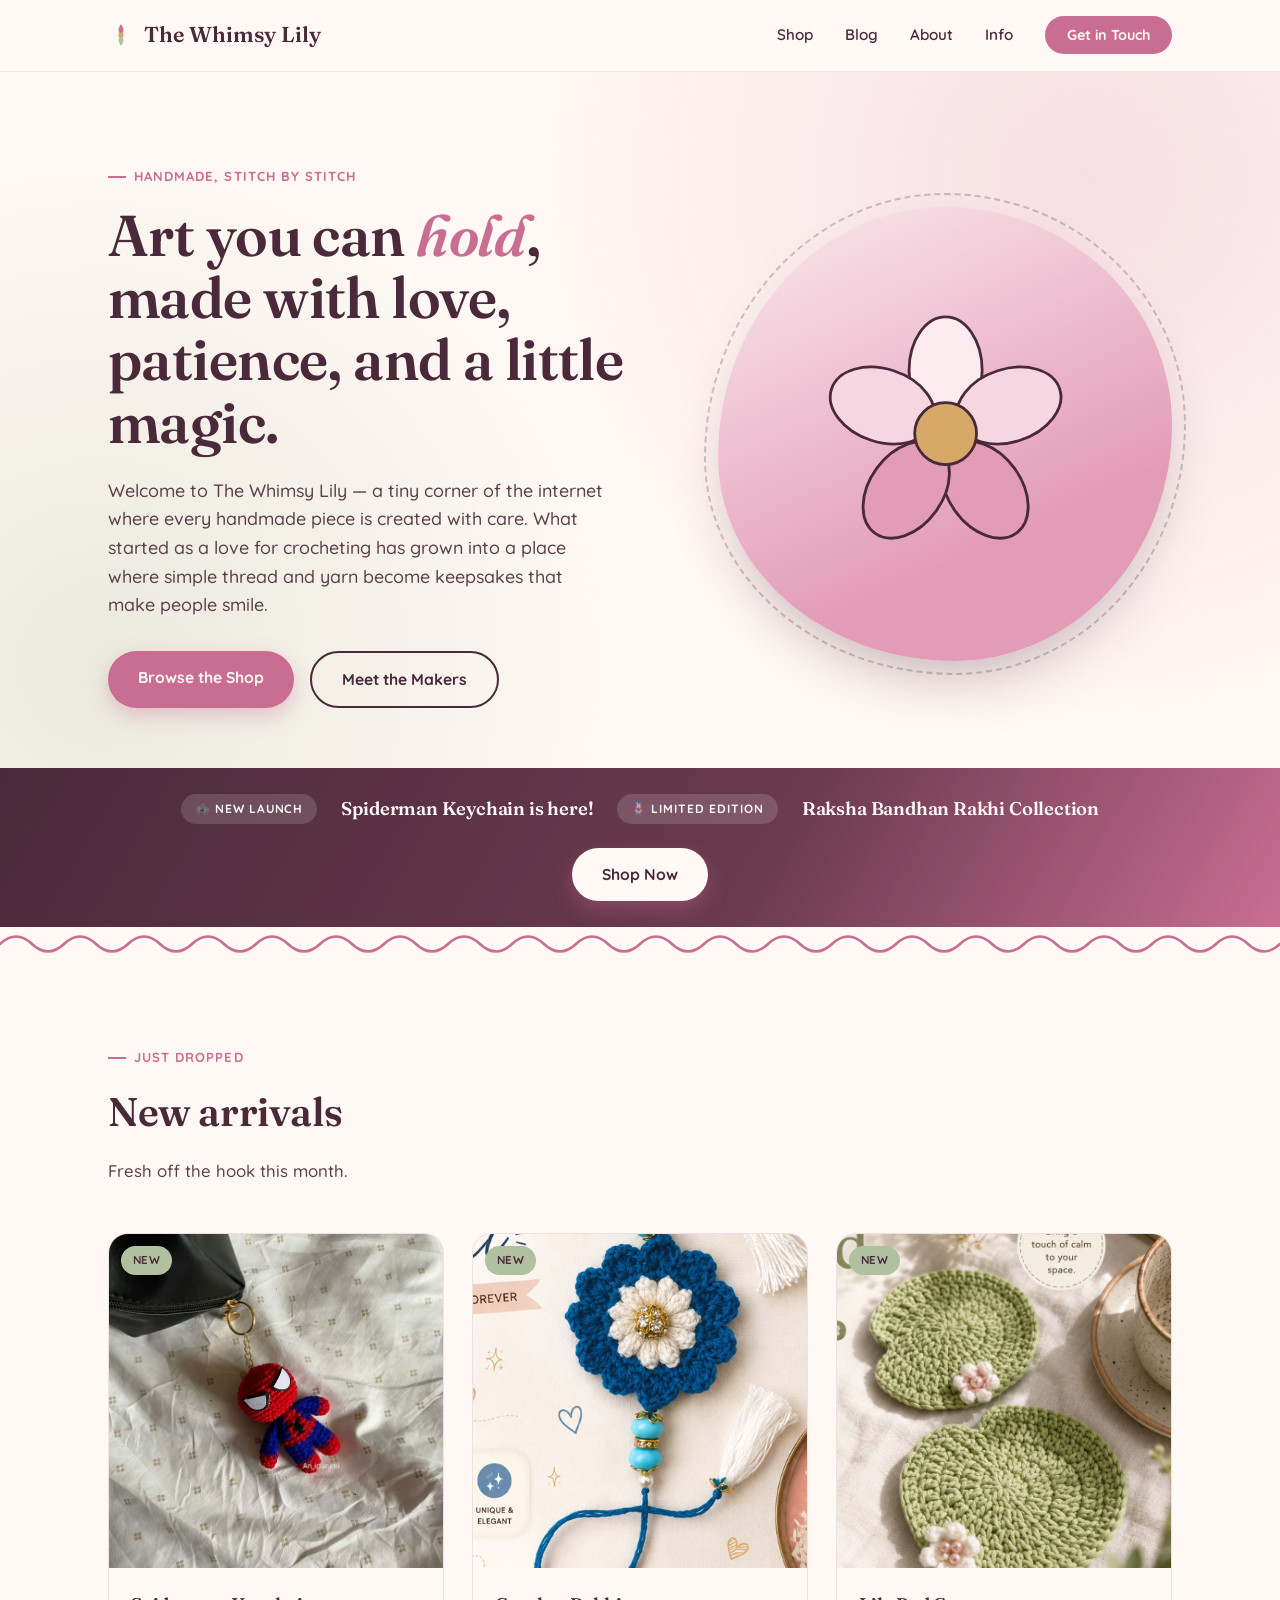
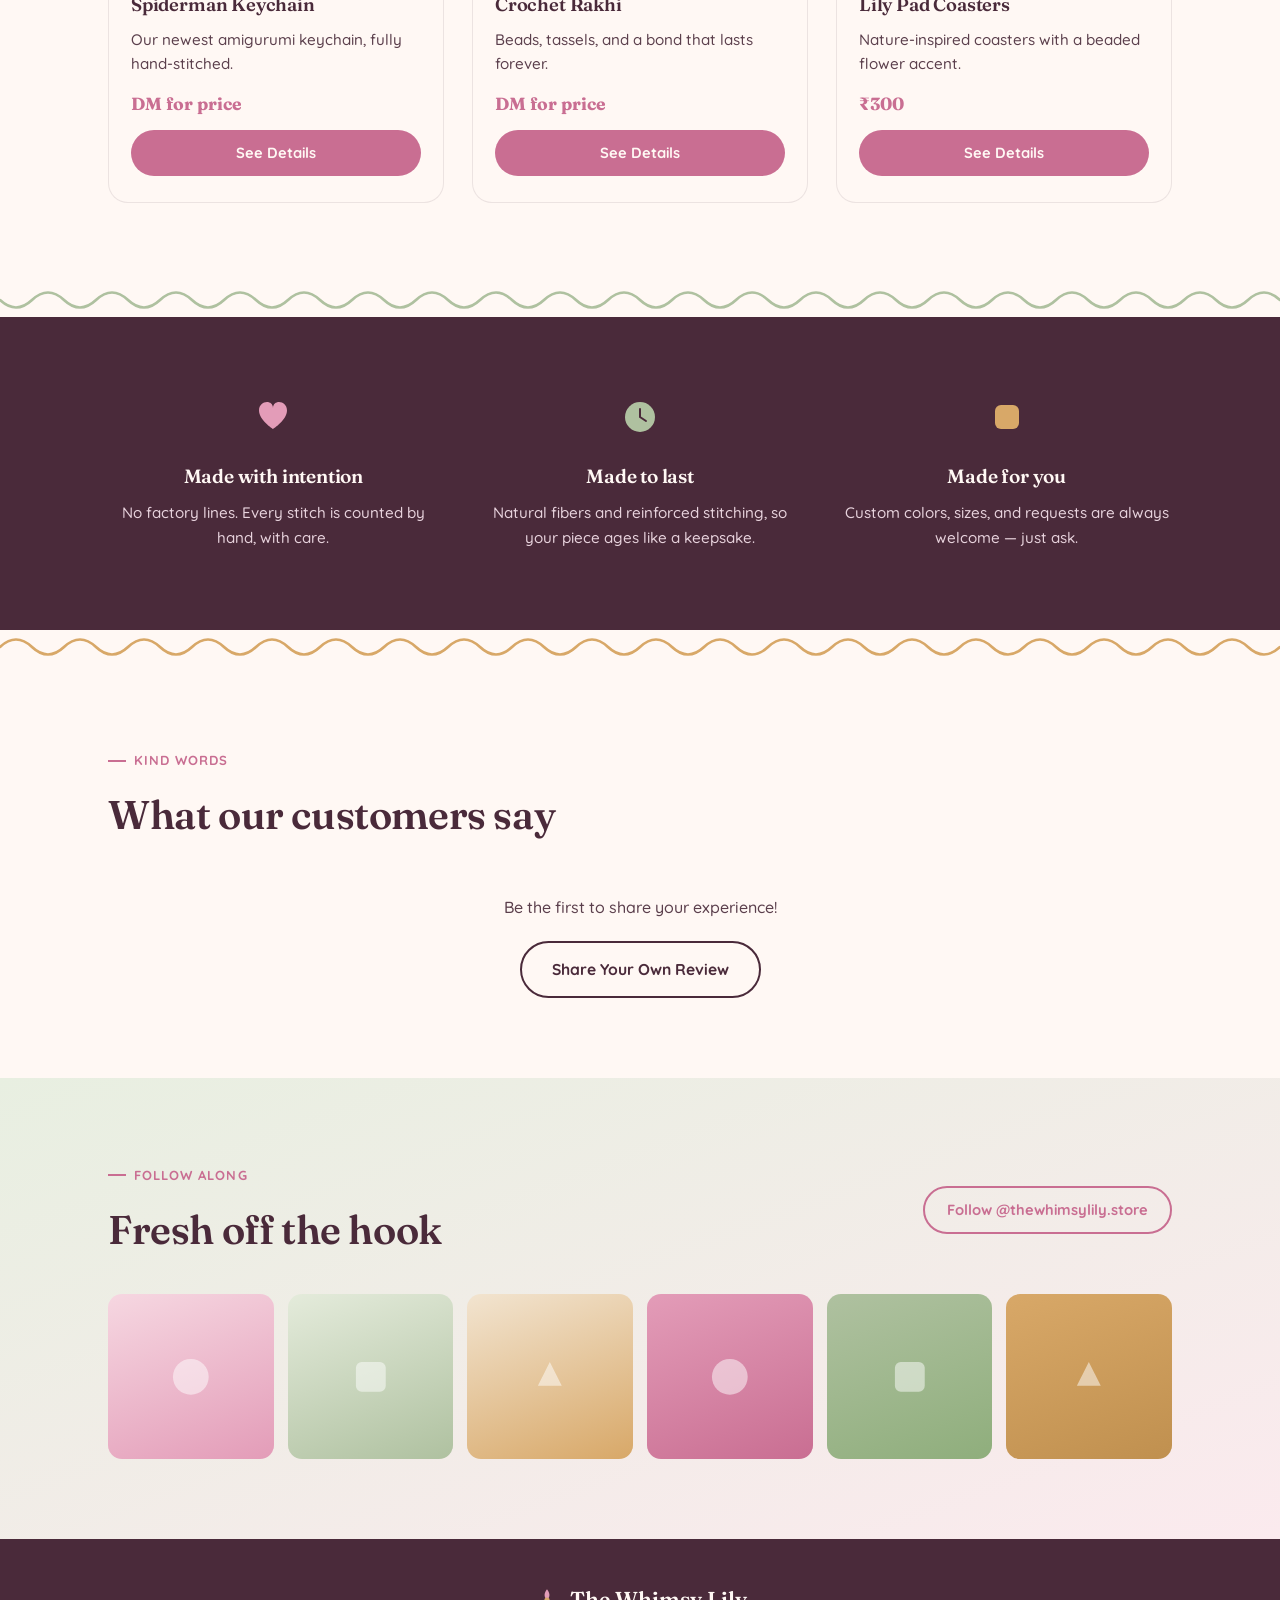
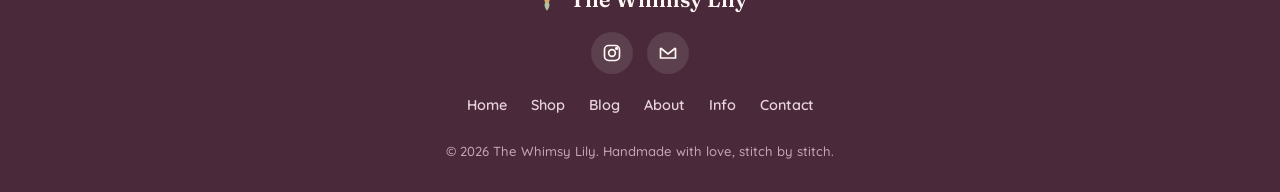
==== index.html @ 51afdea9 "Make changes in website" ====
<!DOCTYPE html>
<html lang="en">
<head>
<meta charset="UTF-8">
<meta name="viewport" content="width=device-width, initial-scale=1.0">
<title>The Whimsy Lily — Handmade Crochet Art</title>
<meta name="description" content="The Whimsy Lily is a mother-daughter crochet studio bringing handmade art into everyday life.">
<link rel="preconnect" href="https://fonts.googleapis.com">
<link rel="preconnect" href="https://fonts.gstatic.com" crossorigin>
<link href="https://fonts.googleapis.com/css2?family=Fraunces:opsz,wght@9..144,400;9..144,500;9..144,600;9..144,700&family=Quicksand:wght@400;500;600;700&display=swap" rel="stylesheet">
<link rel="stylesheet" href="styles.css">
</head>
<body>

<header>
  <div class="nav">
    <a href="index.html" class="logo">
      <svg class="mark" viewBox="0 0 24 24" fill="none"><path d="M12 2C9 6 9 9 12 12C15 9 15 6 12 2Z" fill="#C96E92"/><path d="M12 12C9 15 9 18 12 22C15 18 15 15 12 12Z" fill="#AFC1A0"/><circle cx="12" cy="12" r="2.4" fill="#D8A868"/></svg>
      The Whimsy Lily
    </a>
    <nav>
      <button class="menu-toggle" id="menuToggle" aria-label="Toggle menu" aria-expanded="false">☰</button>
      <ul id="navLinks">
        <li><a href="shop.html">Shop</a></li>
        <li><a href="blog.html">Blog</a></li>
        <li><a href="about.html">About</a></li>
        <li><a href="info.html">Info</a></li>
        <li><a href="contact.html" class="nav-cta">Get in Touch</a></li>
      </ul>
    </nav>
  </div>
</header>

<section class="hero">
  <div class="wrap">
    <div class="hero-copy">
      <span class="eyebrow">Handmade, stitch by stitch</span>
      <h1>Art you can <em>hold</em>, made with love, patience, and a little magic.</h1>
      <p class="lead">Welcome to The Whimsy Lily — a tiny corner of the internet where every handmade piece is created with care. What started as a love for crocheting has grown into a place where simple thread and yarn become keepsakes that make people smile.</p>
      <div class="btn-row">
        <a href="shop.html" class="btn btn-primary">Browse the Shop</a>
        <a href="about.html" class="btn btn-ghost">Meet the Makers</a>
      </div>
    </div>
    <div class="hero-art">
      <div class="ring"></div>
      <svg class="flower" viewBox="0 0 200 200" fill="none">
        <g>
          <ellipse cx="100" cy="55" rx="26" ry="38" fill="#FBEAEE" stroke="#4A2A3A" stroke-width="2"/>
          <ellipse cx="145" cy="80" rx="26" ry="38" fill="#F6D7E1" stroke="#4A2A3A" stroke-width="2" transform="rotate(72 145 80)"/>
          <ellipse cx="128" cy="140" rx="26" ry="38" fill="#E39CB8" stroke="#4A2A3A" stroke-width="2" transform="rotate(144 128 140)"/>
          <ellipse cx="72" cy="140" rx="26" ry="38" fill="#E39CB8" stroke="#4A2A3A" stroke-width="2" transform="rotate(216 72 140)"/>
          <ellipse cx="55" cy="80" rx="26" ry="38" fill="#F6D7E1" stroke="#4A2A3A" stroke-width="2" transform="rotate(288 55 80)"/>
          <circle cx="100" cy="100" r="22" fill="#D8A868" stroke="#4A2A3A" stroke-width="2"/>
        </g>
      </svg>
    </div>
  </div>
</section>

<section class="launch-banner">
  <div class="wrap">
    <span class="tag">🕷️ New Launch</span>
    <h3>Spiderman Keychain is here!</h3>
    <span class="tag">🪢 Limited Edition</span>
    <h3>Raksha Bandhan Rakhi Collection</h3>
    <a href="shop.html" class="btn btn-primary">Shop Now</a>
  </div>
</section>

<div class="stitch-divider">
  <svg viewBox="0 0 1200 34" preserveAspectRatio="none">
    <path d="M0 17 Q 15 2, 30 17 T 60 17 T 90 17 T 120 17 T 150 17 T 180 17 T 210 17 T 240 17 T 270 17 T 300 17 T 330 17 T 360 17 T 390 17 T 420 17 T 450 17 T 480 17 T 510 17 T 540 17 T 570 17 T 600 17 T 630 17 T 660 17 T 690 17 T 720 17 T 750 17 T 780 17 T 810 17 T 840 17 T 870 17 T 900 17 T 930 17 T 960 17 T 990 17 T 1020 17 T 1050 17 T 1080 17 T 1110 17 T 1140 17 T 1170 17 T 1200 17" stroke="#C96E92" stroke-width="2.5" fill="none" stroke-linecap="round"/>
  </svg>
</div>

<section class="shop" id="new-arrivals">
  <div class="wrap">
    <div class="section-head">
      <span class="eyebrow">Just Dropped</span>
      <h2>New arrivals</h2>
      <p>Fresh off the hook this month.</p>
    </div>
    <div class="shop-grid">
      <div class="shop-card">
        <div class="card-badges"><span class="badge badge-new">New</span></div>
        <div class="thumb t1">
          <img src="spiderman-keychain.png" alt="Spiderman crochet keychain" style="width:100%;height:100%;object-fit:cover;">
        </div>
        <div class="info">
          <h3>Spiderman Keychain</h3>
          <p>Our newest amigurumi keychain, fully hand-stitched.</p>
          <div class="price-row"><span class="price">DM for price</span></div>
          <a href="shop.html#keychains" class="buy-btn">See Details</a>
        </div>
      </div>
      <div class="shop-card">
        <div class="card-badges"><span class="badge badge-new">New</span></div>
        <div class="thumb t2">
          <img src="rakhi.png" alt="Handmade crochet rakhi" style="width:100%;height:100%;object-fit:cover;">
        </div>
        <div class="info">
          <h3>Crochet Rakhi</h3>
          <p>Beads, tassels, and a bond that lasts forever.</p>
          <div class="price-row"><span class="price">DM for price</span></div>
          <a href="shop.html#accessories" class="buy-btn">See Details</a>
        </div>
      </div>
      <div class="shop-card">
        <div class="card-badges"><span class="badge badge-new">New</span></div>
        <div class="thumb t3">
          <img src="lily-pad.png" alt="Lily pad crochet coasters" style="width:100%;height:100%;object-fit:cover;">
        </div>
        <div class="info">
          <h3>Lily Pad Coasters</h3>
          <p>Nature-inspired coasters with a beaded flower accent.</p>
          <div class="price-row"><span class="price">₹300</span></div>
          <a href="shop.html#coasters" class="buy-btn">See Details</a>
        </div>
      </div>
    </div>
  </div>
</section>


<div class="stitch-divider">
  <svg viewBox="0 0 1200 34" preserveAspectRatio="none">
    <path d="M0 17 Q 15 32, 30 17 T 60 17 T 90 17 T 120 17 T 150 17 T 180 17 T 210 17 T 240 17 T 270 17 T 300 17 T 330 17 T 360 17 T 390 17 T 420 17 T 450 17 T 480 17 T 510 17 T 540 17 T 570 17 T 600 17 T 630 17 T 660 17 T 690 17 T 720 17 T 750 17 T 780 17 T 810 17 T 840 17 T 870 17 T 900 17 T 930 17 T 960 17 T 990 17 T 1020 17 T 1050 17 T 1080 17 T 1110 17 T 1140 17 T 1170 17 T 1200 17" stroke="#AFC1A0" stroke-width="2.5" fill="none" stroke-linecap="round"/>
  </svg>
</div>

<section class="values" id="values">
  <div class="wrap">
    <div>
      <svg class="icon" viewBox="0 0 40 40" fill="none"><path d="M20 32C20 32 6 23 6 13.5C6 8 10 5 14 5C17 5 20 7 20 11C20 7 23 5 26 5C30 5 34 8 34 13.5C34 23 20 32 20 32Z" fill="#E39CB8"/></svg>
      <h3>Made with intention</h3>
      <p>No factory lines. Every stitch is counted by hand, with care.</p>
    </div>
    <div>
      <svg class="icon" viewBox="0 0 40 40" fill="none"><circle cx="20" cy="20" r="15" fill="#AFC1A0"/><path d="M20 12v8l6 4" stroke="#4A2A3A" stroke-width="2" stroke-linecap="round"/></svg>
      <h3>Made to last</h3>
      <p>Natural fibers and reinforced stitching, so your piece ages like a keepsake.</p>
    </div>
    <div>
      <svg class="icon" viewBox="0 0 40 40" fill="none"><rect x="8" y="8" width="24" height="24" rx="6" fill="#D8A868"/></svg>
      <h3>Made for you</h3>
      <p>Custom colors, sizes, and requests are always welcome — just ask.</p>
    </div>
  </div>
</section>

<div class="stitch-divider">
  <svg viewBox="0 0 1200 34" preserveAspectRatio="none">
    <path d="M0 17 Q 15 2, 30 17 T 60 17 T 90 17 T 120 17 T 150 17 T 180 17 T 210 17 T 240 17 T 270 17 T 300 17 T 330 17 T 360 17 T 390 17 T 420 17 T 450 17 T 480 17 T 510 17 T 540 17 T 570 17 T 600 17 T 630 17 T 660 17 T 690 17 T 720 17 T 750 17 T 780 17 T 810 17 T 840 17 T 870 17 T 900 17 T 930 17 T 960 17 T 990 17 T 1020 17 T 1050 17 T 1080 17 T 1110 17 T 1140 17 T 1170 17 T 1200 17" stroke="#D8A868" stroke-width="2.5" fill="none" stroke-linecap="round"/>
  </svg>
</div>

<section class="testimonials" id="reviews">
  <div class="wrap">
    <div class="section-head">
      <span class="eyebrow">Kind Words</span>
      <h2>What our customers say</h2>
    </div>
    <p style="text-align:center; color:#5b3f4c;">Be the first to share your experience!</p>
    <p style="text-align:center; margin-top:20px;"><a href="contact.html#review" class="btn btn-ghost">Share Your Own Review</a></p>
  </div>
</section>

<section class="instagram" id="instagram">
  <div class="wrap">
    <div class="insta-head">
      <div class="section-head">
        <span class="eyebrow">Follow Along</span>
        <h2>Fresh off the hook</h2>
      </div>
      <a href="https://www.instagram.com/thewhimsylily.store?igsh=aHZtcDF5eWR3cjFm" class="insta-follow" target="_blank" rel="noopener">Follow @thewhimsylily.store</a>
    </div>
    <div class="insta-grid">
      <a href="https://www.instagram.com/thewhimsylily.store?igsh=aHZtcDF5eWR3cjFm" class="insta-tile it1" target="_blank" rel="noopener"><svg viewBox="0 0 100 100" fill="none"><circle cx="50" cy="50" r="30" fill="#fff" opacity="0.5"/></svg></a>
      <a href="https://www.instagram.com/thewhimsylily.store?igsh=aHZtcDF5eWR3cjFm" class="insta-tile it2" target="_blank" rel="noopener"><svg viewBox="0 0 100 100" fill="none"><rect x="25" y="25" width="50" height="50" rx="10" fill="#fff" opacity="0.5"/></svg></a>
      <a href="https://www.instagram.com/thewhimsylily.store?igsh=aHZtcDF5eWR3cjFm" class="insta-tile it3" target="_blank" rel="noopener"><svg viewBox="0 0 100 100" fill="none"><path d="M50 25 L70 65 L30 65 Z" fill="#fff" opacity="0.5"/></svg></a>
      <a href="https://www.instagram.com/thewhimsylily.store?igsh=aHZtcDF5eWR3cjFm" class="insta-tile it4" target="_blank" rel="noopener"><svg viewBox="0 0 100 100" fill="none"><circle cx="50" cy="50" r="30" fill="#fff" opacity="0.5"/></svg></a>
      <a href="https://www.instagram.com/thewhimsylily.store?igsh=aHZtcDF5eWR3cjFm" class="insta-tile it5" target="_blank" rel="noopener"><svg viewBox="0 0 100 100" fill="none"><rect x="25" y="25" width="50" height="50" rx="10" fill="#fff" opacity="0.5"/></svg></a>
      <a href="https://www.instagram.com/thewhimsylily.store?igsh=aHZtcDF5eWR3cjFm" class="insta-tile it6" target="_blank" rel="noopener"><svg viewBox="0 0 100 100" fill="none"><path d="M50 25 L70 65 L30 65 Z" fill="#fff" opacity="0.5"/></svg></a>
    </div>
  </div>
</section>

<footer>
  <a href="index.html" class="logo">
    <svg class="mark" viewBox="0 0 24 24" fill="none"><path d="M12 2C9 6 9 9 12 12C15 9 15 6 12 2Z" fill="#E39CB8"/><path d="M12 12C9 15 9 18 12 22C15 18 15 15 12 12Z" fill="#AFC1A0"/><circle cx="12" cy="12" r="2.4" fill="#D8A868"/></svg>
    The Whimsy Lily
  </a>
  <div class="social-row">
    <a href="https://www.instagram.com/thewhimsylily.store?igsh=aHZtcDF5eWR3cjFm" target="_blank" rel="noopener" aria-label="Instagram"><svg viewBox="0 0 24 24" fill="none" stroke="currentColor" stroke-width="2"><rect x="3" y="3" width="18" height="18" rx="5"/><circle cx="12" cy="12" r="4"/><circle cx="17.5" cy="6.5" r="1"/></svg></a>
    <a href="mailto:hello@thewhimsylily.com" aria-label="Email"><svg viewBox="0 0 24 24" fill="none" stroke="currentColor" stroke-width="2"><path d="M3 6l9 7 9-7"/><path d="M21 6v12H3V6"/></svg></a>
  </div>
  <div class="foot-links">
    <a href="index.html">Home</a>
    <a href="shop.html">Shop</a>
    <a href="blog.html">Blog</a>
    <a href="about.html">About</a>
    <a href="info.html">Info</a>
    <a href="contact.html">Contact</a>
  </div>
  <p class="copyright">© 2026 The Whimsy Lily. Handmade with love, stitch by stitch.</p>
</footer>

<script src="script.js"></script>
</body>
</html>
---- styles.css ----
:root{
    --cream:#FFF8F4;
    --blush:#FBEAEE;
    --rose:#E39CB8;
    --rose-deep:#C96E92;
    --plum:#4A2A3A;
    --sage:#AFC1A0;
    --gold:#D8A868;
    --ink:#3D2430;
  }

  *{box-sizing:border-box;margin:0;padding:0;}

  html{scroll-behavior:smooth;}

  body{
    background:var(--cream);
    color:var(--ink);
    font-family:'Quicksand', sans-serif;
    font-weight:500;
    line-height:1.6;
    overflow-x:hidden;
  }

  h1,h2,h3,.display{
    font-family:'Fraunces', serif;
    font-weight:600;
    color:var(--plum);
    letter-spacing:-0.01em;
  }

  a{color:inherit;text-decoration:none;}

  img{max-width:100%;display:block;}

  .wrap{max-width:1120px;margin:0 auto;padding:0 28px;}

  @media (prefers-reduced-motion: reduce){
    *{animation-duration:0.001ms !important; animation-iteration-count:1 !important; transition-duration:0.001ms !important; scroll-behavior:auto !important;}
  }

  /* ---------- Stitch divider (signature element) ---------- */
  .stitch-divider{
    width:100%;
    height:34px;
    display:block;
  }
  .stitch-divider svg{width:100%;height:100%;display:block;}

  /* ---------- Header ---------- */
  header{
    position:sticky; top:0; z-index:50;
    background:rgba(255,248,244,0.9);
    backdrop-filter:blur(6px);
    border-bottom:1px solid rgba(74,42,58,0.08);
  }
  .nav{
    display:flex; align-items:center; justify-content:space-between;
    padding:18px 28px;
    max-width:1120px; margin:0 auto;
  }
  .logo{
    font-family:'Fraunces', serif;
    font-size:1.35rem;
    font-weight:600;
    color:var(--plum);
    display:flex; align-items:center; gap:10px;
  }
  .logo .mark{
    width:26px;height:26px;
    display:inline-block;
  }
  nav ul{list-style:none;display:flex;gap:32px;}
  nav ul a{
    font-size:0.95rem;
    font-weight:600;
    color:var(--plum);
    position:relative;
    padding-bottom:4px;
  }
  nav ul a::after{
    content:"";
    position:absolute; left:0; bottom:0;
    width:0; height:2px;
    background:var(--rose-deep);
    transition:width .25s ease;
  }
  nav ul a:hover::after{width:100%;}
  .nav-cta{
    background:var(--rose-deep);
    color:var(--cream) !important;
    padding:10px 22px;
    border-radius:100px;
    font-weight:700;
    font-size:0.9rem;
  }
  .nav-cta:hover{background:var(--plum);}
  .menu-toggle{display:none;background:none;border:none;font-size:1.6rem;color:var(--plum);cursor:pointer;}

  @media (max-width:760px){
    nav ul{
      position:absolute; top:100%; left:0; right:0;
      flex-direction:column; background:var(--cream);
      padding:20px 28px; gap:18px;
      border-bottom:1px solid rgba(74,42,58,0.08);
      display:none;
    }
    nav ul.open{display:flex;}
    .menu-toggle{display:block;}
  }

  /* ---------- Hero ---------- */
  .hero{
    position:relative;
    padding:88px 0 60px;
    background:
      radial-gradient(circle at 85% 15%, rgba(227,156,184,0.28), transparent 45%),
      radial-gradient(circle at 8% 85%, rgba(175,193,160,0.25), transparent 40%);
  }
  .hero .wrap{
    display:grid;
    grid-template-columns:1.1fr 0.9fr;
    gap:56px;
    align-items:center;
  }
  .eyebrow{
    display:inline-flex; align-items:center; gap:8px;
    font-size:0.82rem; font-weight:700; letter-spacing:0.08em; text-transform:uppercase;
    color:var(--rose-deep);
    margin-bottom:18px;
  }
  .eyebrow::before{
    content:"";
    width:18px; height:2px;
    background:var(--rose-deep);
    display:inline-block;
  }
  .hero h1{
    font-size:clamp(2.4rem, 5vw, 3.6rem);
    line-height:1.08;
    margin-bottom:22px;
  }
  .hero h1 em{
    font-style:italic;
    color:var(--rose-deep);
  }
  .hero p.lead{
    font-size:1.12rem;
    color:#5b3f4c;
    max-width:46ch;
    margin-bottom:32px;
  }
  .btn-row{display:flex; gap:16px; flex-wrap:wrap;}
  .btn{
    display:inline-block;
    padding:14px 30px;
    border-radius:100px;
    font-weight:700;
    font-size:0.98rem;
    transition:transform .2s ease, box-shadow .2s ease, background .2s ease;
  }
  .btn-primary{
    background:var(--rose-deep);
    color:var(--cream);
    box-shadow:0 8px 20px rgba(201,110,146,0.35);
  }
  .btn-primary:hover{transform:translateY(-2px); box-shadow:0 12px 26px rgba(201,110,146,0.45);}
  .btn-ghost{
    background:transparent;
    color:var(--plum);
    border:2px solid var(--plum);
  }
  .btn-ghost:hover{background:var(--plum); color:var(--cream);}

  .hero-art{
    position:relative;
    aspect-ratio:1/1;
    border-radius:50% 50% 48% 52% / 55% 48% 52% 45%;
    background:linear-gradient(155deg, var(--blush), var(--rose) 70%);
    display:flex; align-items:center; justify-content:center;
    box-shadow:0 30px 60px -20px rgba(74,42,58,0.35);
  }
  .hero-art .flower{width:62%;height:62%;}
  .hero-art .ring{
    position:absolute; inset:-14px;
    border:2px dashed rgba(74,42,58,0.25);
    border-radius:50% 50% 48% 52% / 55% 48% 52% 45%;
    animation:spin 40s linear infinite;
  }
  @keyframes spin{to{transform:rotate(360deg);}}

  @media (max-width:900px){
    .hero .wrap{grid-template-columns:1fr; text-align:center;}
    .hero p.lead{margin-left:auto;margin-right:auto;}
    .btn-row{justify-content:center;}
    .eyebrow{justify-content:center;}
    .hero-art{max-width:340px; margin:0 auto;}
  }

  /* ---------- Section basics ---------- */
  section{padding:80px 0;}
  .section-head{max-width:640px; margin-bottom:48px;}
  .section-head .eyebrow{margin-bottom:12px;}
  .section-head h2{font-size:clamp(1.8rem,3.4vw,2.5rem);}
  .section-head p{color:#5b3f4c; margin-top:14px; font-size:1.05rem;}

  /* ---------- Story ---------- */
  .story{background:var(--blush);}
  .story .wrap{
    display:grid; grid-template-columns:0.9fr 1.1fr; gap:60px; align-items:center;
  }
  .story-photo{
    background:linear-gradient(160deg, var(--cream), var(--sage) 120%);
    border-radius:24px;
    aspect-ratio:4/5;
    display:flex; align-items:center; justify-content:center;
    box-shadow:0 20px 40px -18px rgba(74,42,58,0.3);
  }
  .story-photo svg{width:55%;}
  .story-text h2{margin-bottom:20px;}
  .story-text p{color:#5b3f4c; margin-bottom:16px; font-size:1.03rem;}
  .story-text .signature{
    font-family:'Fraunces', serif;
    font-style:italic;
    font-size:1.3rem;
    color:var(--rose-deep);
    margin-top:20px;
  }
  @media (max-width:860px){
    .story .wrap{grid-template-columns:1fr;}
  }

  /* ---------- Shop / Services ---------- */
  .shop-grid{
    display:grid;
    grid-template-columns:repeat(3, 1fr);
    gap:28px;
  }
  .shop-card{
    background:var(--cream);
    border:1px solid rgba(74,42,58,0.1);
    border-radius:20px;
    overflow:hidden;
    transition:transform .25s ease, box-shadow .25s ease;
  }
  .shop-card:hover{transform:translateY(-6px); box-shadow:0 20px 34px -18px rgba(74,42,58,0.35);}
  .shop-card .thumb{
    aspect-ratio:1/1;
    display:flex; align-items:center; justify-content:center;
  }
  .thumb.t1{background:linear-gradient(160deg,#F6D7E1,#E39CB8);}
  .thumb.t2{background:linear-gradient(160deg,#E4EBDB,#AFC1A0);}
  .thumb.t3{background:linear-gradient(160deg,#F2E4D0,#D8A868);}
  .thumb svg{width:48%;}
  .shop-card .info{padding:22px 22px 26px;}
  .shop-card h3{font-size:1.15rem; margin-bottom:8px;}
  .shop-card p{font-size:0.95rem; color:#5b3f4c; margin-bottom:14px;}
  .shop-card .price{font-weight:700; color:var(--rose-deep); font-family:'Fraunces', serif; font-size:1.1rem;}

  @media (max-width:860px){
    .shop-grid{grid-template-columns:1fr 1fr;}
  }
  @media (max-width:560px){
    .shop-grid{grid-template-columns:1fr;}
  }

  /* ---------- Buy button ---------- */
  .buy-btn{
    display:inline-block;
    width:100%;
    text-align:center;
    padding:11px 18px;
    border-radius:100px;
    background:var(--rose-deep);
    color:var(--cream);
    font-weight:700;
    font-size:0.92rem;
    border:none;
    cursor:pointer;
    margin-top:12px;
    transition:background .2s ease, transform .2s ease;
  }
  .buy-btn:hover{background:var(--plum); transform:translateY(-2px);}
  .price-row{display:flex; align-items:center; justify-content:space-between;}

  /* ---------- Testimonials ---------- */
  .testimonials{background:var(--cream);}
  .testi-grid{
    display:grid; grid-template-columns:repeat(3,1fr); gap:26px;
  }
  .testi-card{
    background:var(--blush);
    border-radius:20px;
    padding:28px;
    position:relative;
  }
  .testi-card .stars{color:var(--gold); font-size:1rem; margin-bottom:14px; letter-spacing:2px;}
  .testi-card p{font-size:0.98rem; color:#5b3f4c; margin-bottom:18px; font-style:italic;}
  .testi-who{display:flex; align-items:center; gap:12px;}
  .testi-avatar{
    width:38px; height:38px; border-radius:50%;
    background:linear-gradient(160deg,var(--rose),var(--sage));
    flex-shrink:0;
  }
  .testi-who strong{font-family:'Fraunces', serif; font-size:0.95rem; color:var(--plum); display:block;}
  .testi-who span{font-size:0.82rem; color:#7c5a68;}
  @media (max-width:860px){
    .testi-grid{grid-template-columns:1fr;}
  }

  /* ---------- Instagram ---------- */
  .instagram{background:var(--sage); background:linear-gradient(160deg, #E8EFE1, #FBEAEE);}
  .insta-head{display:flex; align-items:center; justify-content:space-between; flex-wrap:wrap; gap:16px; margin-bottom:32px;}
  .insta-head .section-head{margin-bottom:0;}
  .insta-follow{
    display:inline-flex; align-items:center; gap:8px;
    font-weight:700; color:var(--rose-deep);
    padding:10px 22px; border:2px solid var(--rose-deep); border-radius:100px;
    font-size:0.92rem;
  }
  .insta-follow:hover{background:var(--rose-deep); color:var(--cream);}
  .insta-grid{
    display:grid; grid-template-columns:repeat(6,1fr); gap:14px;
  }
  .insta-tile{
    aspect-ratio:1/1; border-radius:14px; overflow:hidden;
    display:flex; align-items:center; justify-content:center;
    transition:transform .25s ease;
  }
  .insta-tile:hover{transform:scale(1.04);}
  .insta-tile svg{width:36%;}
  .it1{background:linear-gradient(160deg,#F6D7E1,#E39CB8);}
  .it2{background:linear-gradient(160deg,#E4EBDB,#AFC1A0);}
  .it3{background:linear-gradient(160deg,#F2E4D0,#D8A868);}
  .it4{background:linear-gradient(160deg,#E39CB8,#C96E92);}
  .it5{background:linear-gradient(160deg,#AFC1A0,#8FAE7C);}
  .it6{background:linear-gradient(160deg,#D8A868,#c0904f);}
  @media (max-width:760px){
    .insta-grid{grid-template-columns:repeat(3,1fr);}
  }

  /* ---------- FAQ ---------- */
  .faq{background:var(--blush);}
  .faq-list{max-width:760px;}
  .faq-item{
    border-bottom:1px solid rgba(74,42,58,0.15);
  }
  .faq-q{
    width:100%;
    display:flex; align-items:center; justify-content:space-between;
    gap:20px;
    background:none; border:none; cursor:pointer;
    padding:22px 4px;
    text-align:left;
    font-family:'Fraunces', serif;
    font-size:1.08rem;
    font-weight:600;
    color:var(--plum);
  }
  .faq-q .plus{
    flex-shrink:0;
    width:26px; height:26px;
    border-radius:50%;
    background:var(--rose-deep);
    color:var(--cream);
    display:flex; align-items:center; justify-content:center;
    font-size:1.1rem;
    transition:transform .25s ease;
  }
  .faq-item.open .faq-q .plus{transform:rotate(45deg);}
  .faq-a{
    max-height:0;
    overflow:hidden;
    transition:max-height .3s ease;
  }
  .faq-a p{padding:0 4px 22px; color:#5b3f4c; font-size:0.98rem; max-width:60ch;}

  /* ---------- Values strip ---------- */
  .values{background:var(--plum); color:var(--cream);}
  .values .wrap{
    display:grid; grid-template-columns:repeat(3,1fr); gap:36px; text-align:center;
  }
  .values h3{color:var(--cream); font-size:1.2rem; margin-bottom:10px;}
  .values p{color:#e8d3dd; font-size:0.95rem;}
  .values .icon{width:40px;height:40px;margin:0 auto 16px;}
  @media (max-width:760px){
    .values .wrap{grid-template-columns:1fr; gap:40px;}
  }

  /* ---------- Contact ---------- */
  .contact{
    background:var(--blush);
  }
  .contact .wrap{
    display:grid; grid-template-columns:1fr 1fr; gap:56px; align-items:start;
  }
  .contact h2{margin-bottom:16px;}
  .contact p.lead{color:#5b3f4c; margin-bottom:28px; max-width:44ch;}
  .contact-list{list-style:none; display:flex; flex-direction:column; gap:14px;}
  .contact-list li{display:flex; gap:12px; align-items:flex-start; font-size:0.98rem;}
  .contact-list svg{width:20px;height:20px; flex-shrink:0; margin-top:2px; color:var(--rose-deep);}

  form{
    background:var(--cream);
    border-radius:20px;
    padding:32px;
    box-shadow:0 20px 40px -20px rgba(74,42,58,0.25);
  }
  .field{margin-bottom:18px;}
  .field label{display:block; font-size:0.88rem; font-weight:700; margin-bottom:6px; color:var(--plum);}
  .field input, .field textarea{
    width:100%;
    padding:12px 14px;
    border-radius:12px;
    border:1.5px solid rgba(74,42,58,0.18);
    background:var(--blush);
    font-family:'Quicksand', sans-serif;
    font-size:0.98rem;
    color:var(--ink);
    resize:vertical;
  }
  .field input:focus, .field textarea:focus{
    outline:3px solid var(--sage);
    outline-offset:1px;
    border-color:var(--rose-deep);
  }
  .field textarea{min-height:110px;}
  .submit-btn{
    width:100%;
    border:none;
    cursor:pointer;
    font-family:'Quicksand', sans-serif;
  }
  .form-note{font-size:0.85rem; color:#7c5a68; margin-top:12px; text-align:center;}

  @media (max-width:860px){
    .contact .wrap{grid-template-columns:1fr;}
  }

  /* ---------- Footer ---------- */
  footer{
    background:var(--plum);
    color:#e8d3dd;
    padding:44px 0 30px;
    text-align:center;
  }
  footer .logo{color:var(--cream); justify-content:center; margin-bottom:14px;}
  footer .foot-links{
    display:flex; gap:24px; justify-content:center; margin-bottom:24px; flex-wrap:wrap;
  }
  footer .foot-links a{font-size:0.9rem; font-weight:600;}
  footer .foot-links a:hover{color:var(--rose);}
  footer .copyright{font-size:0.82rem; color:#c9a5b6;}

  /* focus visibility */
  a:focus-visible, button:focus-visible{
    outline:3px solid var(--sage);
    outline-offset:2px;
  }

/* ---------- Page hero (interior pages) ---------- */
.page-hero{
  padding:56px 0 40px;
  background:radial-gradient(circle at 85% 15%, rgba(227,156,184,0.25), transparent 45%);
  text-align:center;
}
.page-hero h1{font-size:clamp(2rem,4.5vw,2.8rem); margin-bottom:12px;}
.page-hero p{color:#5b3f4c; max-width:56ch; margin:0 auto; font-size:1.05rem;}

/* ---------- Badges ---------- */
.badge{
  display:inline-block;
  font-size:0.72rem;
  font-weight:700;
  letter-spacing:0.03em;
  padding:5px 12px;
  border-radius:100px;
  text-transform:uppercase;
}
.badge-new{background:var(--sage); color:var(--plum);}
.badge-soon{background:var(--gold); color:var(--plum);}
.card-badges{position:absolute; top:12px; left:12px; display:flex; gap:6px; z-index:2;}

/* ---------- Shop toolbar: search + categories ---------- */
.shop-toolbar{
  display:flex; flex-wrap:wrap; gap:16px; align-items:center; justify-content:space-between;
  margin-bottom:36px;
}
.search-box{
  position:relative;
  flex:1 1 240px;
  max-width:360px;
}
.search-box input{
  width:100%;
  padding:12px 16px 12px 42px;
  border-radius:100px;
  border:1.5px solid rgba(74,42,58,0.18);
  background:var(--cream);
  font-family:'Quicksand', sans-serif;
  font-size:0.95rem;
  color:var(--ink);
}
.search-box input:focus{outline:3px solid var(--sage); outline-offset:1px; border-color:var(--rose-deep);}
.search-box svg{
  position:absolute; left:15px; top:50%; transform:translateY(-50%);
  width:18px; height:18px; color:#9a7080; pointer-events:none;
}
.category-pills{display:flex; flex-wrap:wrap; gap:10px;}
.pill{
  padding:9px 20px;
  border-radius:100px;
  border:1.5px solid rgba(74,42,58,0.18);
  background:var(--cream);
  font-size:0.88rem;
  font-weight:700;
  color:var(--plum);
  cursor:pointer;
  transition:background .2s ease, color .2s ease, border-color .2s ease;
}
.pill:hover{border-color:var(--rose-deep);}
.pill.active{background:var(--rose-deep); border-color:var(--rose-deep); color:var(--cream);}
.no-results{
  text-align:center; padding:60px 20px; color:#7c5a68; font-size:1.02rem; display:none;
}
.no-results.show{display:block;}

/* ---------- Product card extras: gallery dots, rating, position relative ---------- */
.shop-card{position:relative;}
.shop-card .thumb{position:relative;}
.gallery-dots{
  position:absolute; bottom:10px; left:50%; transform:translateX(-50%);
  display:flex; gap:6px;
}
.gallery-dots button{
  width:7px; height:7px; border-radius:50%;
  background:rgba(255,255,255,0.6);
  border:none; padding:0; cursor:pointer;
}
.gallery-dots button.active{background:#fff;}
.card-rating{display:flex; align-items:center; gap:6px; margin-bottom:8px;}
.card-rating .stars{color:var(--gold); font-size:0.85rem; letter-spacing:1px;}
.card-rating span{font-size:0.8rem; color:#7c5a68;}
.shop-card.coming-soon .thumb{opacity:0.7;}
.shop-card.coming-soon .buy-btn{
  background:rgba(74,42,58,0.15);
  color:var(--plum);
  cursor:not-allowed;
}
.shop-card.coming-soon .buy-btn:hover{background:rgba(74,42,58,0.15); transform:none;}

/* ---------- Blog ---------- */
.blog-grid{display:grid; grid-template-columns:repeat(3,1fr); gap:28px;}
.blog-card{
  background:var(--cream);
  border:1px solid rgba(74,42,58,0.1);
  border-radius:20px;
  overflow:hidden;
  transition:transform .25s ease, box-shadow .25s ease;
}
.blog-card:hover{transform:translateY(-6px); box-shadow:0 20px 34px -18px rgba(74,42,58,0.35);}
.blog-card .thumb{aspect-ratio:16/10; display:flex; align-items:center; justify-content:center;}
.blog-card .info{padding:22px;}
.blog-date{font-size:0.78rem; font-weight:700; color:var(--rose-deep); text-transform:uppercase; letter-spacing:0.04em; margin-bottom:8px; display:block;}
.blog-card h3{font-size:1.15rem; margin-bottom:10px; line-height:1.3;}
.blog-card p{font-size:0.92rem; color:#5b3f4c; margin-bottom:14px;}
.read-more{font-weight:700; color:var(--rose-deep); font-size:0.9rem;}
.read-more:hover{color:var(--plum);}
@media (max-width:860px){.blog-grid{grid-template-columns:1fr 1fr;}}
@media (max-width:560px){.blog-grid{grid-template-columns:1fr;}}

.blog-post{max-width:720px; margin:0 auto;}
.blog-post .post-hero{aspect-ratio:16/9; border-radius:20px; display:flex; align-items:center; justify-content:center; margin-bottom:32px;}
.blog-post h1{font-size:clamp(1.8rem,4vw,2.4rem); margin-bottom:10px;}
.blog-post p{color:#4a3040; font-size:1.02rem; margin-bottom:18px;}
.blog-post h2{font-size:1.35rem; margin:32px 0 12px;}
.back-link{display:inline-flex; align-items:center; gap:6px; color:var(--rose-deep); font-weight:700; font-size:0.92rem; margin-bottom:24px;}

/* ---------- About page ---------- */
.about-hero{display:grid; grid-template-columns:1fr 1fr; gap:56px; align-items:center;}
.about-hero .photo{
  aspect-ratio:4/5; border-radius:24px;
  background:linear-gradient(160deg, var(--cream), var(--sage) 120%);
  display:flex; align-items:center; justify-content:center;
  box-shadow:0 20px 40px -18px rgba(74,42,58,0.3);
}
.about-hero .photo svg{width:55%;}
.timeline{max-width:720px; margin:0 auto;}
.timeline-item{display:grid; grid-template-columns:100px 1fr; gap:20px; padding:22px 0; border-bottom:1px solid rgba(74,42,58,0.12);}
.timeline-item .year{font-family:'Fraunces', serif; font-weight:600; color:var(--rose-deep); font-size:1.05rem;}
.timeline-item p{color:#5b3f4c; font-size:0.98rem;}
@media (max-width:760px){
  .about-hero{grid-template-columns:1fr;}
  .about-hero .photo{max-width:320px; margin:0 auto;}
  .timeline-item{grid-template-columns:70px 1fr;}
}

/* ---------- Info page (FAQ / shipping / care) ---------- */
.info-tabs{display:flex; gap:12px; margin-bottom:40px; flex-wrap:wrap;}
.info-tab{
  padding:10px 22px; border-radius:100px; border:1.5px solid rgba(74,42,58,0.18);
  background:var(--cream); font-weight:700; font-size:0.9rem; color:var(--plum); cursor:pointer;
}
.info-tab.active{background:var(--rose-deep); border-color:var(--rose-deep); color:var(--cream);}
.info-panel{display:none;}
.info-panel.active{display:block;}
.care-grid{display:grid; grid-template-columns:repeat(2,1fr); gap:20px;}
.care-card{background:var(--blush); border-radius:16px; padding:22px;}
.care-card h3{font-size:1rem; margin-bottom:8px; display:flex; align-items:center; gap:10px;}
.care-card p{font-size:0.92rem; color:#5b3f4c;}
@media (max-width:700px){.care-grid{grid-template-columns:1fr;}}

/* ---------- Review submission form ---------- */
.review-form-note{
  background:var(--blush); border-radius:16px; padding:18px 22px; margin-bottom:22px; font-size:0.9rem; color:#5b3f4c;
}
.star-select{display:flex; gap:6px; margin-bottom:4px;}
.star-select button{
  background:none; border:none; font-size:1.6rem; color:#d8c4cc; cursor:pointer; padding:0; line-height:1;
}
.star-select button.selected, .star-select button:hover, .star-select button.hovered{color:var(--gold);}

/* ---------- Social links ---------- */
.social-row{display:flex; gap:14px; margin-top:8px;}
.social-row a{
  width:42px; height:42px; border-radius:50%;
  background:var(--blush); display:flex; align-items:center; justify-content:center;
  color:var(--rose-deep); transition:background .2s ease, color .2s ease;
}
.social-row a:hover{background:var(--rose-deep); color:var(--cream);}
.social-row svg{width:20px; height:20px;}
footer .social-row a{background:rgba(255,248,244,0.1); color:var(--cream);}
footer .social-row a:hover{background:var(--rose); color:var(--plum);}
footer .social-row{justify-content:center; margin:0 0 20px;}

/* ---------- Product image gallery (multiple photos per card) ---------- */
.thumb .gallery-img{position:absolute; inset:0; display:none; align-items:center; justify-content:center;}
.thumb .gallery-img.active{display:flex;}
.thumb .gallery-img svg{width:48%;}

/* ---------- Real product photos in gallery ---------- */
.thumb .gallery-img img{
  width:100%; height:100%; object-fit:cover; border-radius:0;
}
.thumb{background:var(--blush);}

/* ---------- Launch banner ---------- */
.launch-banner{
  background:linear-gradient(120deg, var(--plum), #6b3a4f 60%, var(--rose-deep));
  color:var(--cream);
  padding:26px 0;
}
.launch-banner .wrap{
  display:flex; align-items:center; justify-content:center; gap:24px; flex-wrap:wrap; text-align:center;
}
.launch-banner .tag{
  font-size:0.75rem; font-weight:700; letter-spacing:0.08em; text-transform:uppercase;
  background:rgba(255,255,255,0.15); padding:5px 14px; border-radius:100px;
}
.launch-banner h3{color:var(--cream); font-size:1.15rem; margin:0;}
.launch-banner p{color:#f0d9e2; font-size:0.92rem; margin:0;}
.launch-banner .btn-primary{background:var(--cream); color:var(--plum);}
.launch-banner .btn-primary:hover{background:var(--rose);}
@media (max-width:700px){
  .launch-banner .wrap{flex-direction:column; gap:12px;}
}
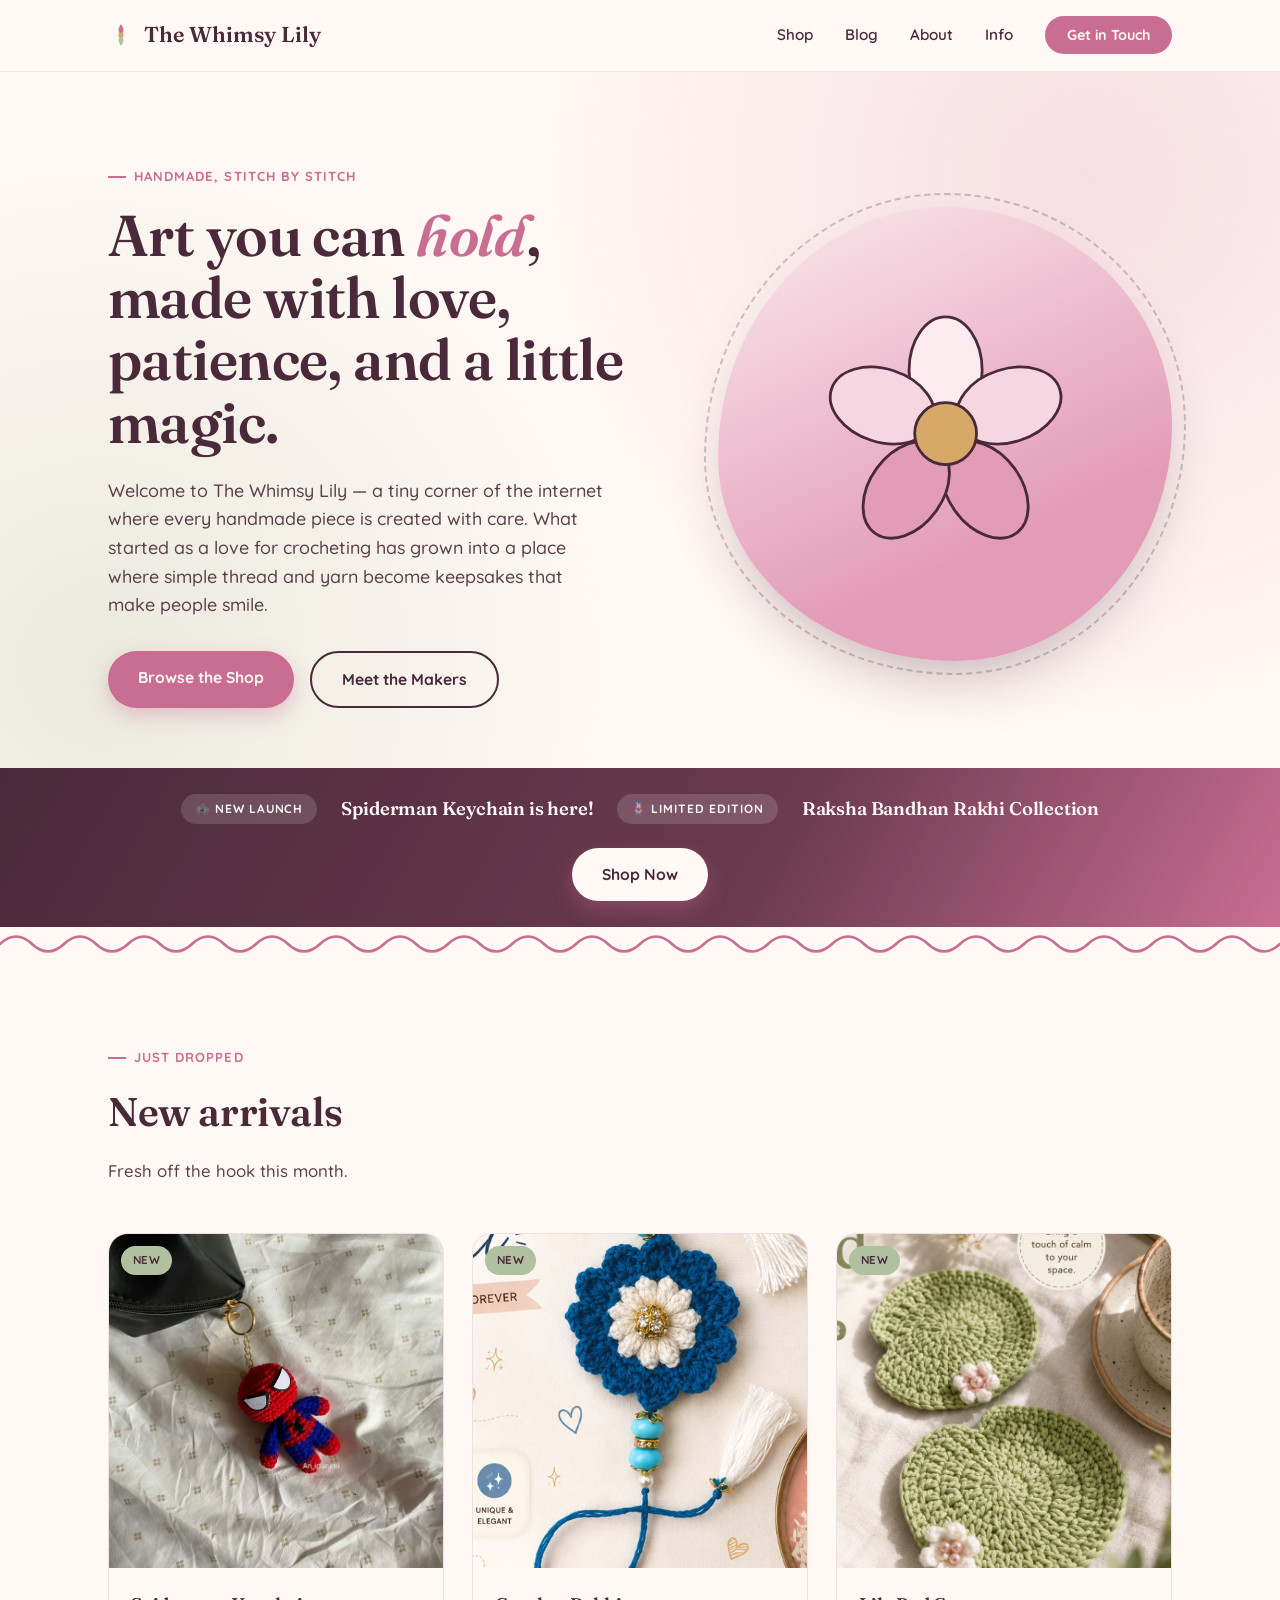
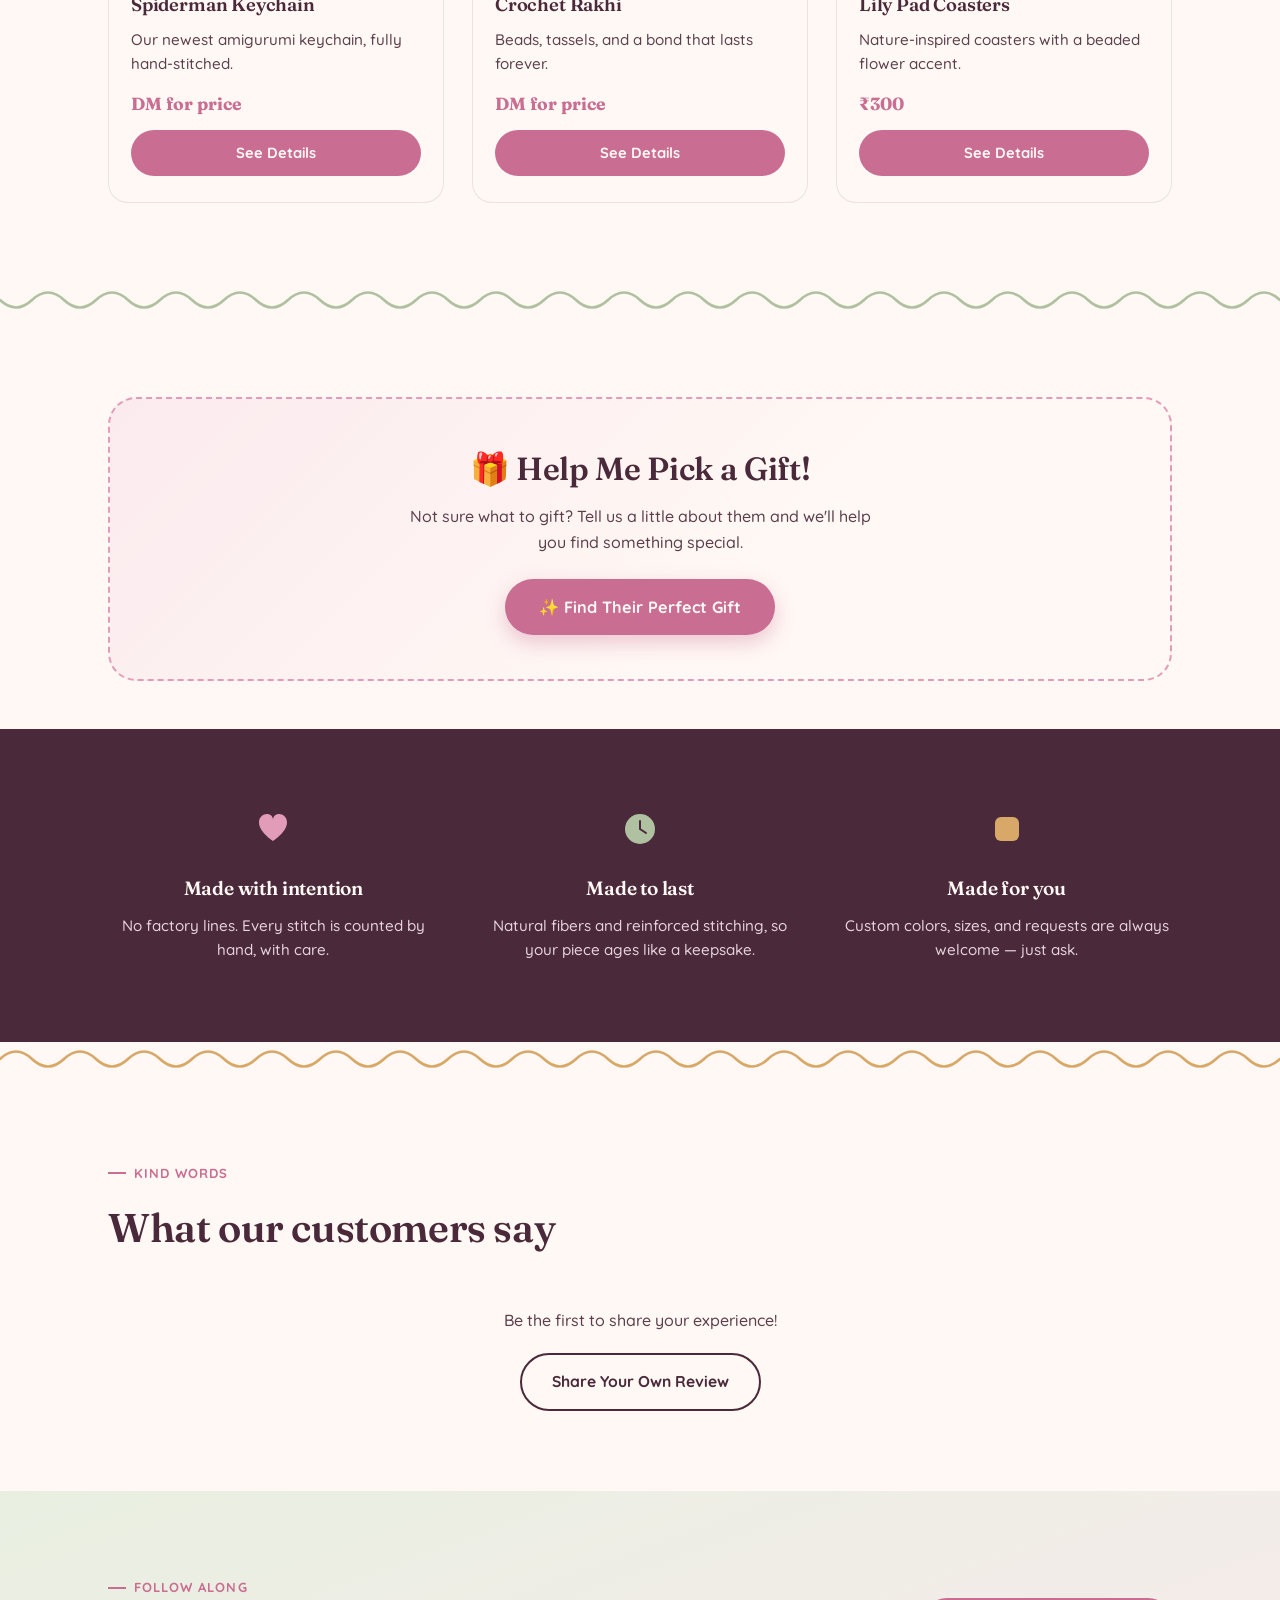
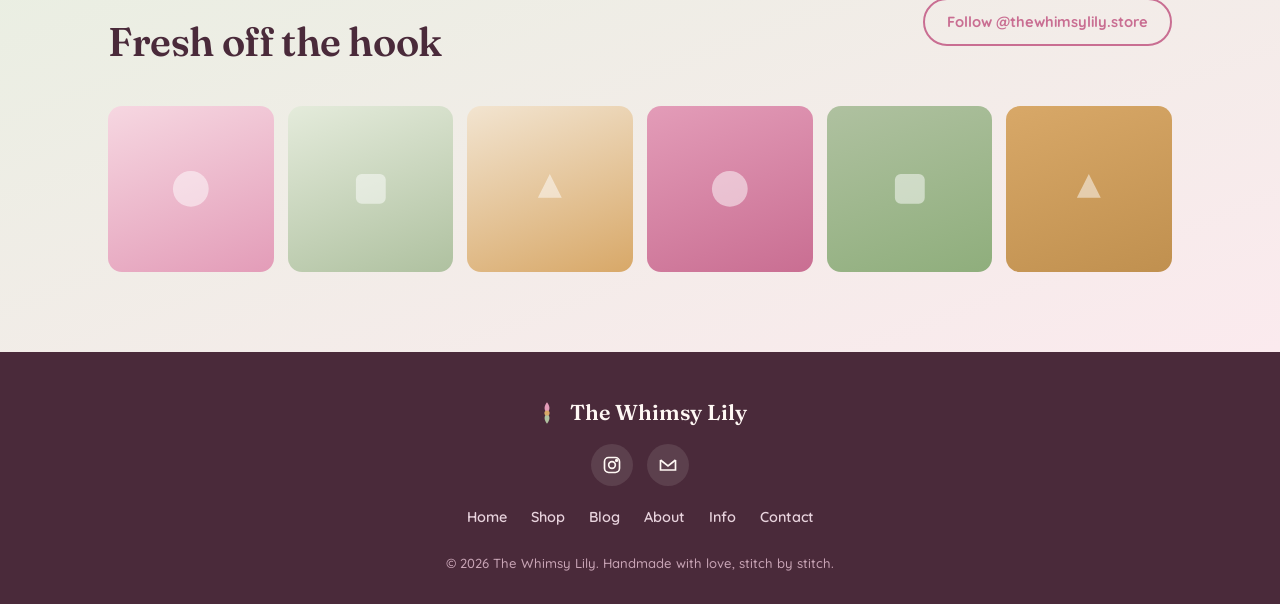
==== commit 517ecba6: "Rename index-3.html to index.html" ====
--- a/index.html
+++ b/index.html
@@ -129,6 +129,16 @@
   </svg>
 </div>
 
+<section class="shop" style="padding-bottom:0;">
+  <div class="wrap">
+    <div class="gf-promo">
+      <h2>🎁 Help Me Pick a Gift!</h2>
+      <p>Not sure what to gift? Tell us a little about them and we'll help you find something special.</p>
+      <a href="shop.html#gift-finder" class="btn btn-primary">✨ Find Their Perfect Gift</a>
+    </div>
+  </div>
+</section>
+
 <section class="values" id="values">
   <div class="wrap">
     <div>
--- a/styles.css
+++ b/styles.css
@@ -664,3 +664,132 @@
 @media (max-width:700px){
   .launch-banner .wrap{flex-direction:column; gap:12px;}
 }
+
+/* ============================================================
+   GIFT FINDER
+   ============================================================ */
+
+.gf-promo{
+  background:linear-gradient(135deg, var(--blush), var(--cream) 60%);
+  border:2px dashed var(--rose);
+  border-radius:28px;
+  padding:44px 32px;
+  text-align:center;
+  margin-bottom:48px;
+}
+.gf-promo h2{font-size:clamp(1.5rem,3.5vw,2rem); margin-bottom:10px;}
+.gf-promo p{color:#5b3f4c; max-width:48ch; margin:0 auto 24px; font-size:1rem;}
+.gf-promo .btn-primary{font-size:1.02rem; padding:15px 34px;}
+
+/* ---------- Modal shell ---------- */
+.gf-overlay{
+  position:fixed; inset:0; z-index:200;
+  background:rgba(74,42,58,0.55);
+  display:none;
+  align-items:center; justify-content:center;
+  padding:20px;
+  backdrop-filter:blur(2px);
+}
+.gf-overlay.gf-open{display:flex;}
+.gf-modal{
+  background:var(--cream);
+  border-radius:26px;
+  max-width:640px;
+  width:100%;
+  max-height:88vh;
+  overflow-y:auto;
+  position:relative;
+  padding:36px 30px 30px;
+  box-shadow:0 30px 70px -20px rgba(74,42,58,0.5);
+  animation:gfPop .3s ease;
+}
+@keyframes gfPop{
+  from{opacity:0; transform:scale(0.94) translateY(10px);}
+  to{opacity:1; transform:scale(1) translateY(0);}
+}
+.gf-close{
+  position:absolute; top:16px; right:16px;
+  width:36px; height:36px; border-radius:50%;
+  background:var(--blush); border:none; cursor:pointer;
+  font-size:1.2rem; color:var(--plum);
+  display:flex; align-items:center; justify-content:center;
+}
+.gf-close:hover{background:var(--rose); color:var(--cream);}
+
+/* ---------- Progress ---------- */
+.gf-progress-wrap{margin-bottom:22px;}
+.gf-progress-label{font-size:0.82rem; font-weight:700; color:var(--rose-deep); text-transform:uppercase; letter-spacing:0.04em; margin-bottom:8px;}
+.gf-progress-bar{height:8px; background:var(--blush); border-radius:100px; overflow:hidden;}
+.gf-progress-fill{height:100%; background:var(--rose-deep); border-radius:100px; transition:width .3s ease;}
+
+/* ---------- Question ---------- */
+.gf-question-title{font-size:1.35rem; margin-bottom:6px; padding-right:20px;}
+.gf-question-subtitle{color:#7c5a68; font-size:0.9rem; margin-bottom:18px;}
+.gf-options-grid{
+  display:grid; grid-template-columns:1fr 1fr; gap:12px;
+  margin:20px 0 28px;
+}
+@media (max-width:520px){.gf-options-grid{grid-template-columns:1fr;}}
+.gf-option{
+  padding:14px 16px;
+  border-radius:16px;
+  border:2px solid rgba(74,42,58,0.14);
+  background:var(--cream);
+  font-family:'Quicksand', sans-serif;
+  font-size:0.95rem;
+  font-weight:600;
+  color:var(--plum);
+  text-align:left;
+  cursor:pointer;
+  transition:border-color .2s ease, background .2s ease, transform .15s ease;
+}
+.gf-option:hover{border-color:var(--rose);}
+.gf-option.gf-selected{
+  border-color:var(--rose-deep);
+  background:var(--blush);
+  transform:translateY(-2px);
+  box-shadow:0 6px 16px -6px rgba(201,110,146,0.4);
+}
+.gf-shake{animation:gfShake .4s ease;}
+@keyframes gfShake{
+  0%,100%{transform:translateX(0);}
+  25%{transform:translateX(-6px);}
+  75%{transform:translateX(6px);}
+}
+
+.gf-nav-row{display:flex; justify-content:space-between; gap:14px;}
+.gf-nav-row .btn{flex:1; text-align:center;}
+
+/* ---------- Results ---------- */
+.gf-results-header{text-align:center; margin-bottom:24px;}
+.gf-results-emoji{font-size:2.2rem; display:block; margin-bottom:8px;}
+.gf-results-header h3{font-size:1.4rem; margin-bottom:8px;}
+.gf-results-header p{color:#5b3f4c; font-size:0.98rem;}
+
+.gf-results-list{display:flex; flex-direction:column; gap:18px; margin-bottom:26px;}
+.gf-result-card{
+  display:grid; grid-template-columns:110px 1fr;
+  gap:16px;
+  background:var(--blush);
+  border-radius:18px;
+  padding:16px;
+  position:relative;
+}
+@media (max-width:480px){
+  .gf-result-card{grid-template-columns:1fr;}
+}
+.gf-result-badge{
+  position:absolute; top:-10px; left:14px;
+  background:var(--gold); color:var(--plum);
+  font-size:0.7rem; font-weight:700; letter-spacing:0.03em; text-transform:uppercase;
+  padding:4px 12px; border-radius:100px;
+}
+.gf-result-img{width:100%; aspect-ratio:1/1; object-fit:cover; border-radius:12px;}
+.gf-result-info h4{font-family:'Fraunces', serif; font-size:1.1rem; color:var(--plum); margin-bottom:4px;}
+.gf-result-price{font-weight:700; color:var(--rose-deep); font-family:'Fraunces', serif; margin-bottom:6px;}
+.gf-result-desc{font-size:0.88rem; color:#5b3f4c; margin-bottom:8px;}
+.gf-result-why{font-size:0.82rem; color:#7c5a68; font-style:italic; margin-bottom:12px;}
+.gf-view-btn{display:inline-block; padding:9px 20px; font-size:0.88rem;}
+
+.gf-results-actions{display:flex; gap:14px; flex-wrap:wrap; justify-content:center;}
+.gf-results-actions .btn{flex:1 1 200px; text-align:center;}
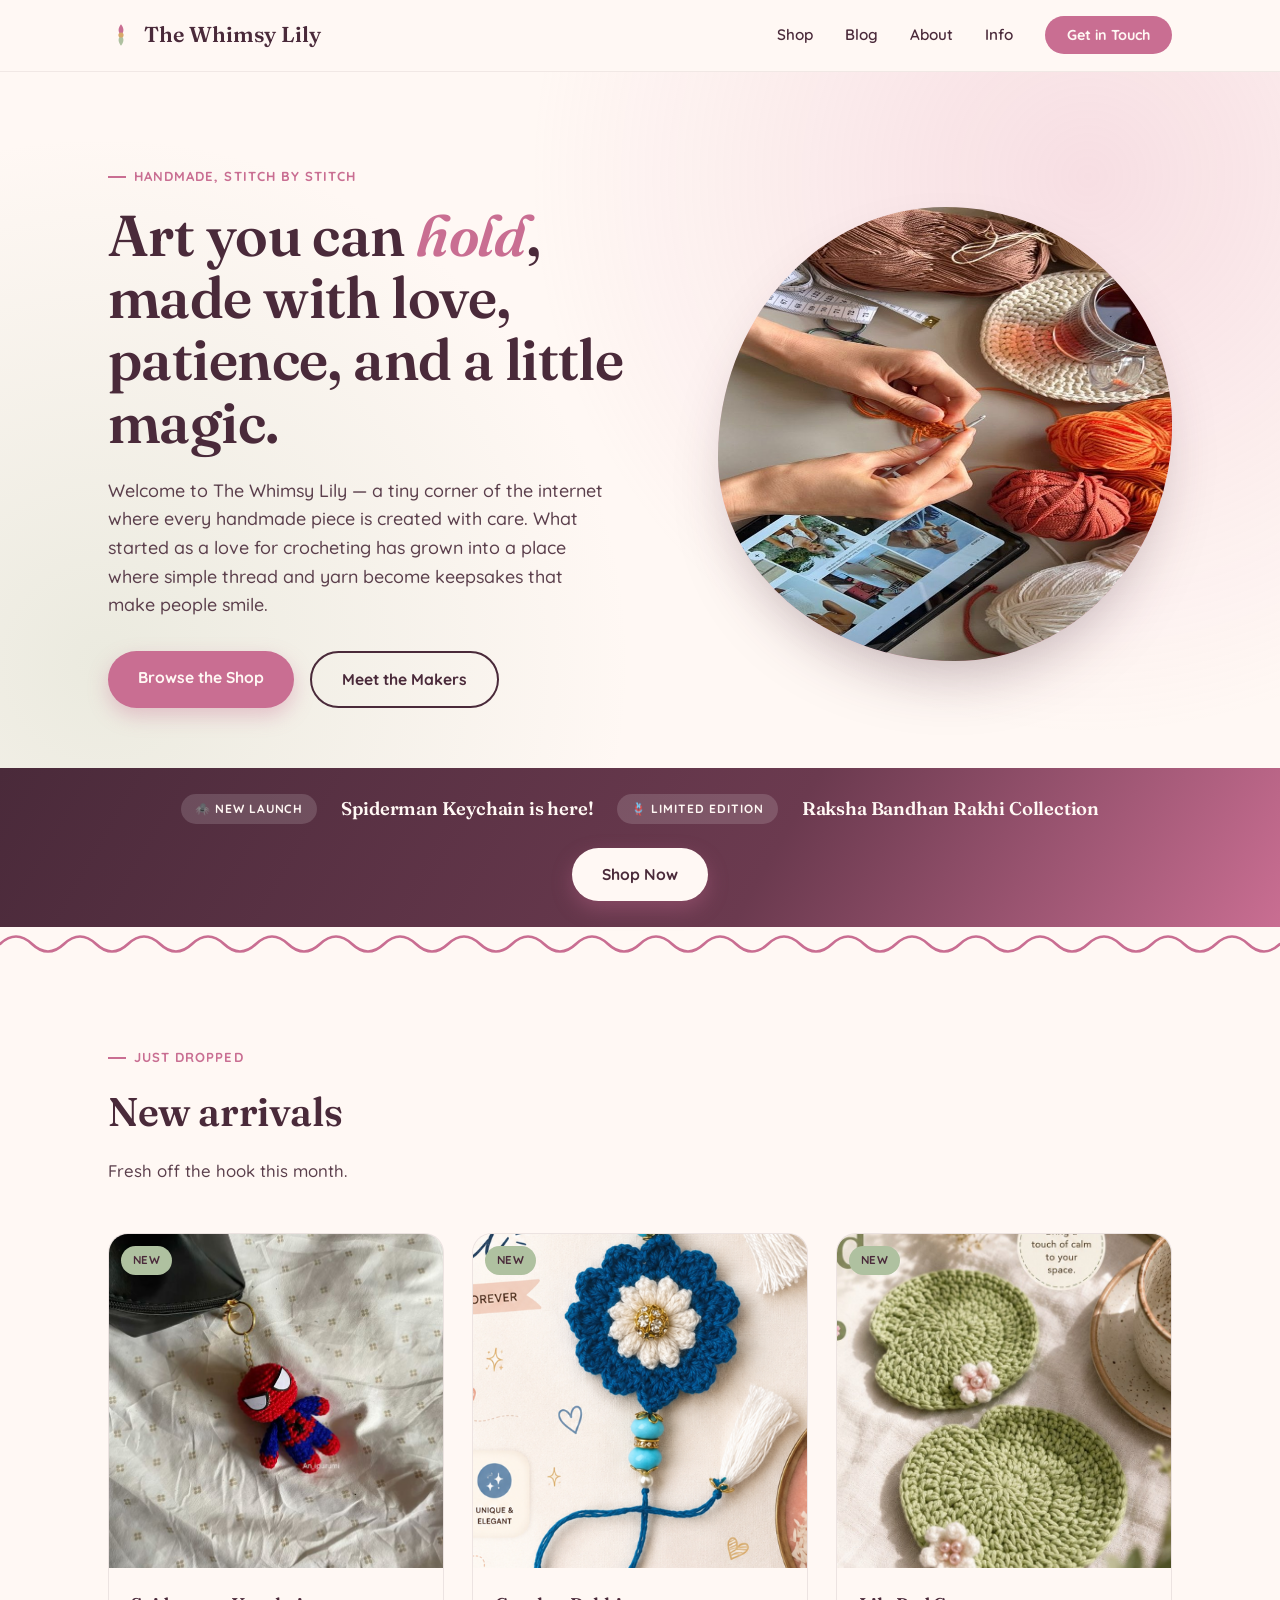
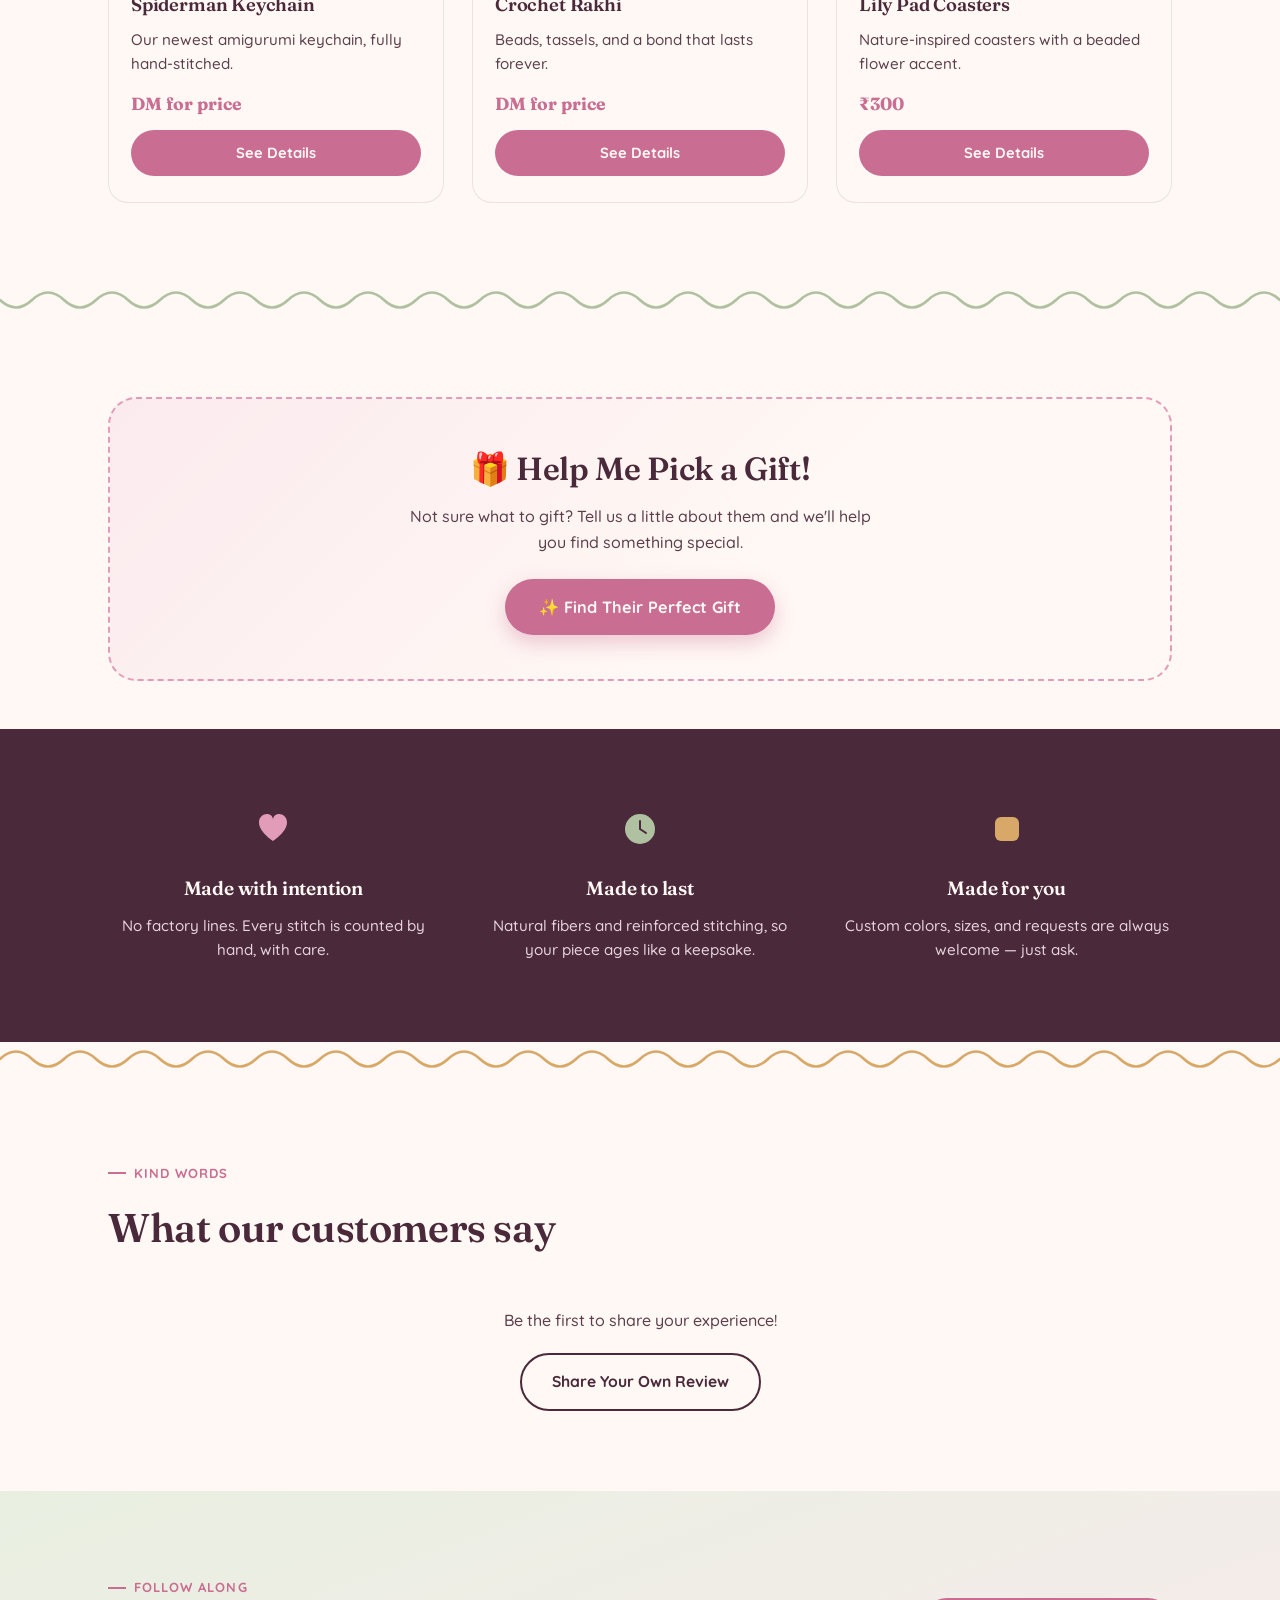
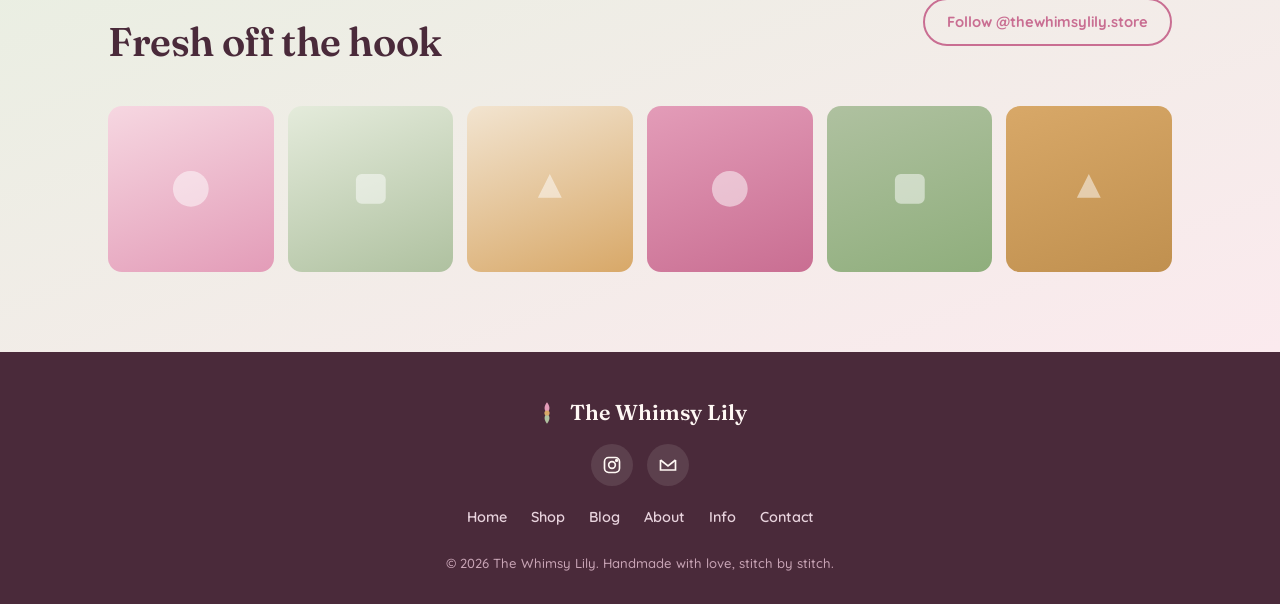
==== commit cf5c3878: "Rename index-5.html to index.html" ====
--- a/index.html
+++ b/index.html
@@ -43,17 +43,7 @@
       </div>
     </div>
     <div class="hero-art">
-      <div class="ring"></div>
-      <svg class="flower" viewBox="0 0 200 200" fill="none">
-        <g>
-          <ellipse cx="100" cy="55" rx="26" ry="38" fill="#FBEAEE" stroke="#4A2A3A" stroke-width="2"/>
-          <ellipse cx="145" cy="80" rx="26" ry="38" fill="#F6D7E1" stroke="#4A2A3A" stroke-width="2" transform="rotate(72 145 80)"/>
-          <ellipse cx="128" cy="140" rx="26" ry="38" fill="#E39CB8" stroke="#4A2A3A" stroke-width="2" transform="rotate(144 128 140)"/>
-          <ellipse cx="72" cy="140" rx="26" ry="38" fill="#E39CB8" stroke="#4A2A3A" stroke-width="2" transform="rotate(216 72 140)"/>
-          <ellipse cx="55" cy="80" rx="26" ry="38" fill="#F6D7E1" stroke="#4A2A3A" stroke-width="2" transform="rotate(288 55 80)"/>
-          <circle cx="100" cy="100" r="22" fill="#D8A868" stroke="#4A2A3A" stroke-width="2"/>
-        </g>
-      </svg>
+      <img src="hero-photo.jpg" alt="Hands crocheting with yarn and tea" style="width:100%;height:100%;object-fit:cover;border-radius:50% 50% 48% 52% / 55% 48% 52% 45%;">
     </div>
   </div>
 </section>
@@ -171,7 +161,9 @@
       <span class="eyebrow">Kind Words</span>
       <h2>What our customers say</h2>
     </div>
-    <p style="text-align:center; color:#5b3f4c;">Be the first to share your experience!</p>
+    <div id="live-reviews-container">
+      <p style="text-align:center; color:#5b3f4c;">Loading reviews…</p>
+    </div>
     <p style="text-align:center; margin-top:20px;"><a href="contact.html#review" class="btn btn-ghost">Share Your Own Review</a></p>
   </div>
 </section>
@@ -217,5 +209,6 @@
 </footer>
 
 <script src="script.js"></script>
+<script src="reviews.js"></script>
 </body>
 </html>
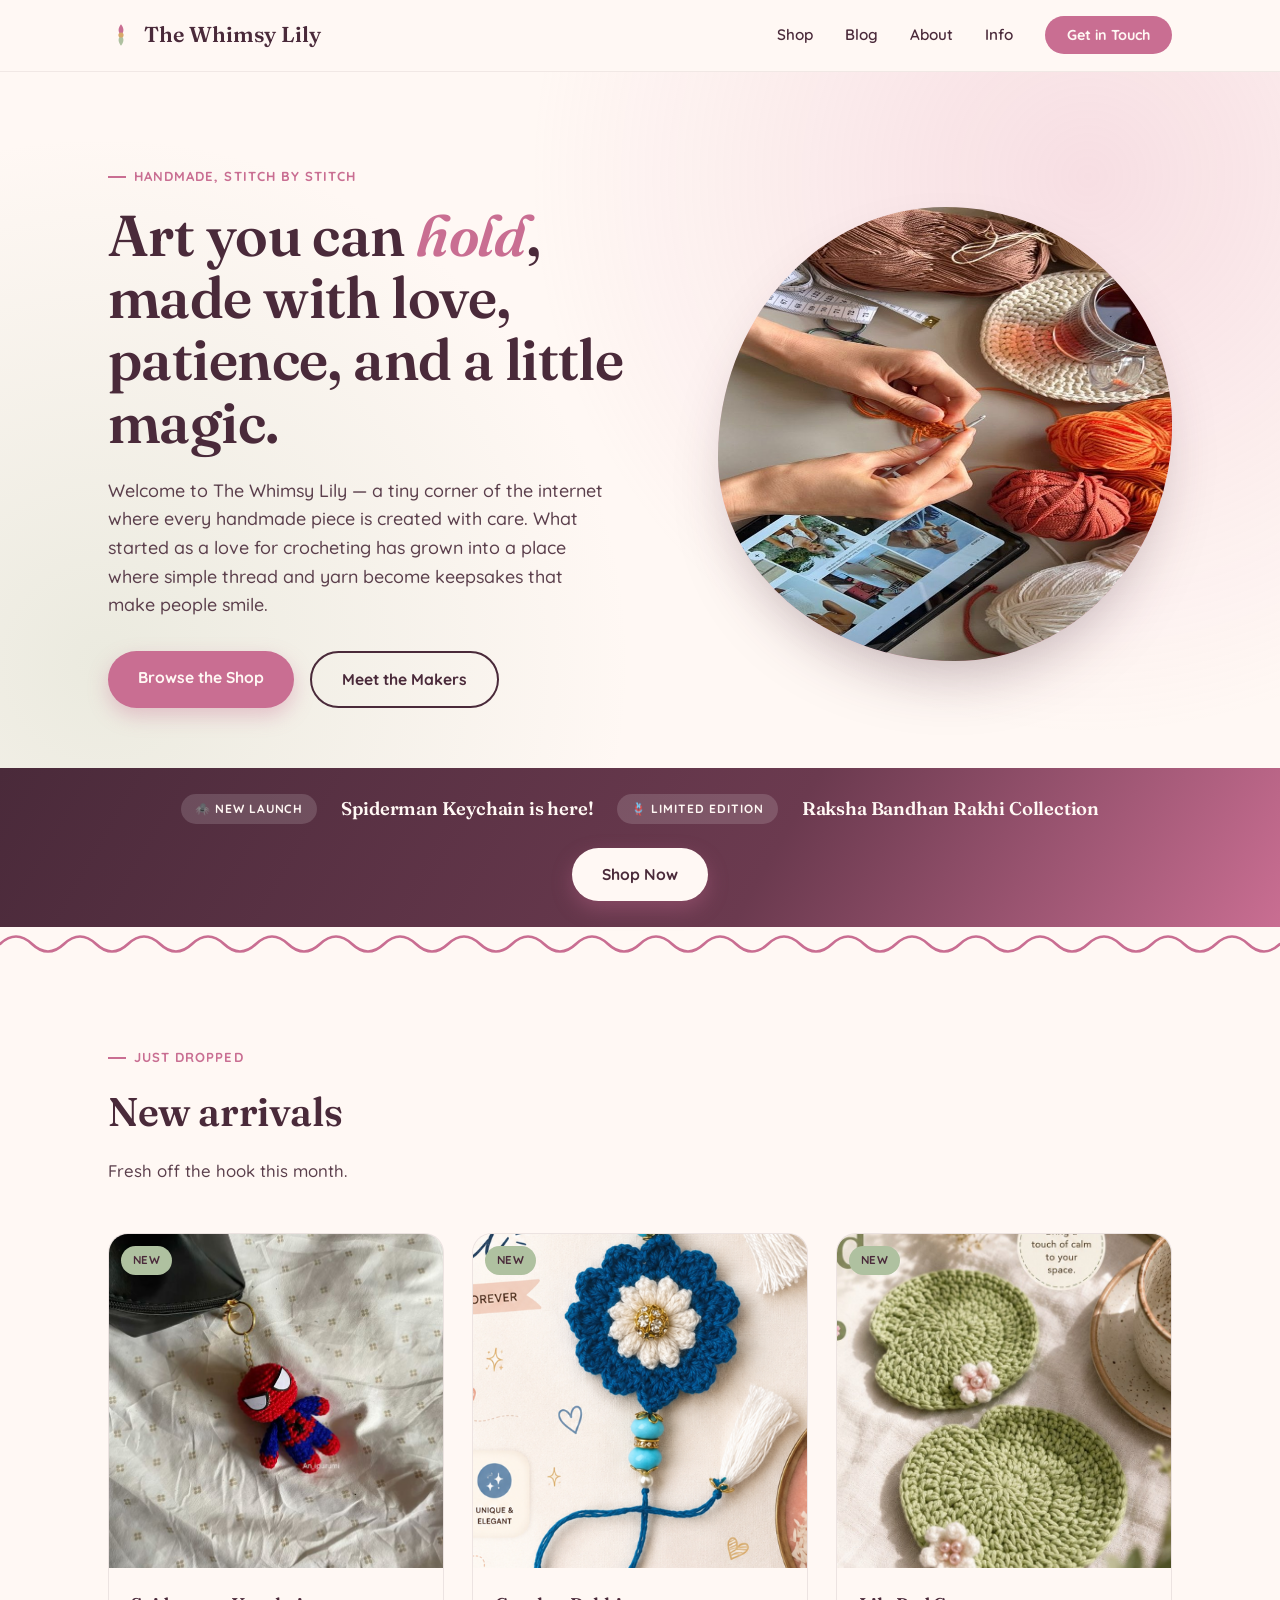
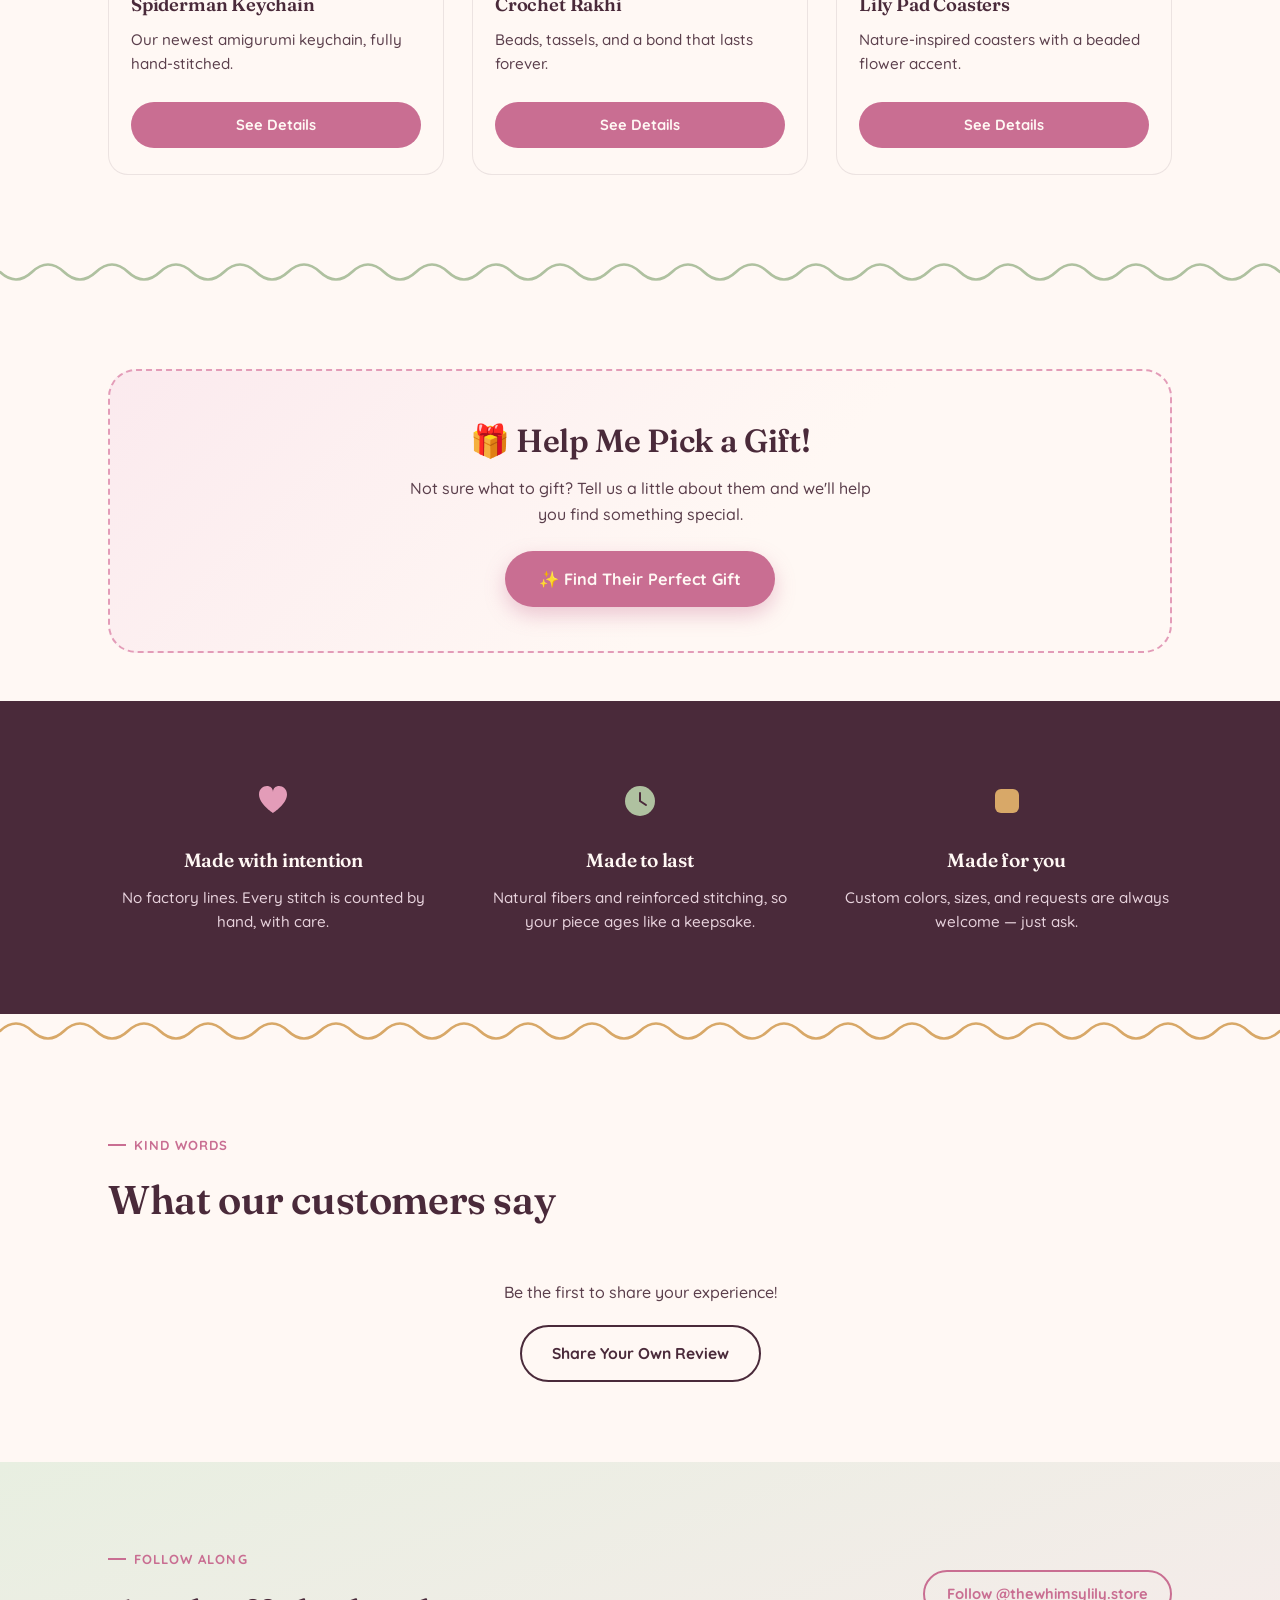
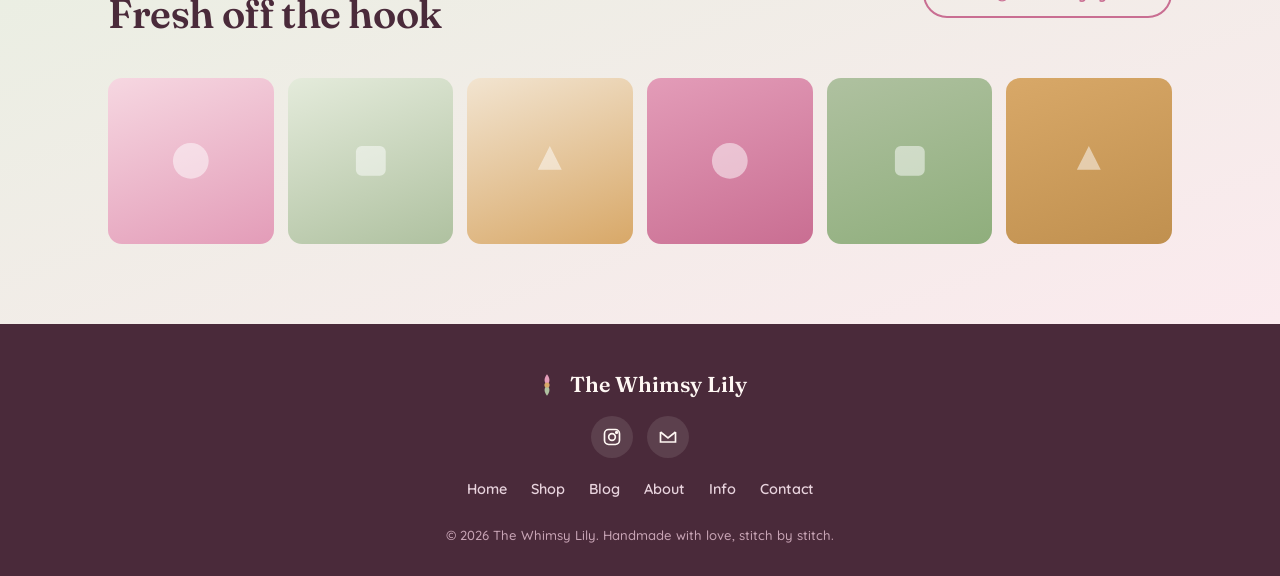
==== commit d9ec36a9: "Add files via upload" ====
--- a/index.html
+++ b/index.html
@@ -80,7 +80,6 @@
         <div class="info">
           <h3>Spiderman Keychain</h3>
           <p>Our newest amigurumi keychain, fully hand-stitched.</p>
-          <div class="price-row"><span class="price">DM for price</span></div>
           <a href="shop.html#keychains" class="buy-btn">See Details</a>
         </div>
       </div>
@@ -92,7 +91,6 @@
         <div class="info">
           <h3>Crochet Rakhi</h3>
           <p>Beads, tassels, and a bond that lasts forever.</p>
-          <div class="price-row"><span class="price">DM for price</span></div>
           <a href="shop.html#accessories" class="buy-btn">See Details</a>
         </div>
       </div>
@@ -104,7 +102,6 @@
         <div class="info">
           <h3>Lily Pad Coasters</h3>
           <p>Nature-inspired coasters with a beaded flower accent.</p>
-          <div class="price-row"><span class="price">₹300</span></div>
           <a href="shop.html#coasters" class="buy-btn">See Details</a>
         </div>
       </div>
--- a/styles.css
+++ b/styles.css
@@ -793,3 +793,27 @@
 
 .gf-results-actions{display:flex; gap:14px; flex-wrap:wrap; justify-content:center;}
 .gf-results-actions .btn{flex:1 1 200px; text-align:center;}
+
+/* ---------- Image lightbox (tap to zoom) ---------- */
+.zoomable{cursor:zoom-in;}
+.lightbox-overlay{
+  position:fixed; inset:0; z-index:300;
+  background:rgba(20,10,15,0.92);
+  display:none;
+  align-items:center; justify-content:center;
+  padding:20px;
+}
+.lightbox-overlay.lightbox-open{display:flex;}
+.lightbox-overlay img{
+  max-width:100%; max-height:90vh;
+  border-radius:12px;
+  box-shadow:0 20px 60px rgba(0,0,0,0.5);
+}
+.lightbox-close{
+  position:absolute; top:20px; right:20px;
+  width:44px; height:44px; border-radius:50%;
+  background:rgba(255,255,255,0.15); border:none; cursor:pointer;
+  color:#fff; font-size:1.4rem;
+  display:flex; align-items:center; justify-content:center;
+}
+.lightbox-close:hover{background:rgba(255,255,255,0.3);}
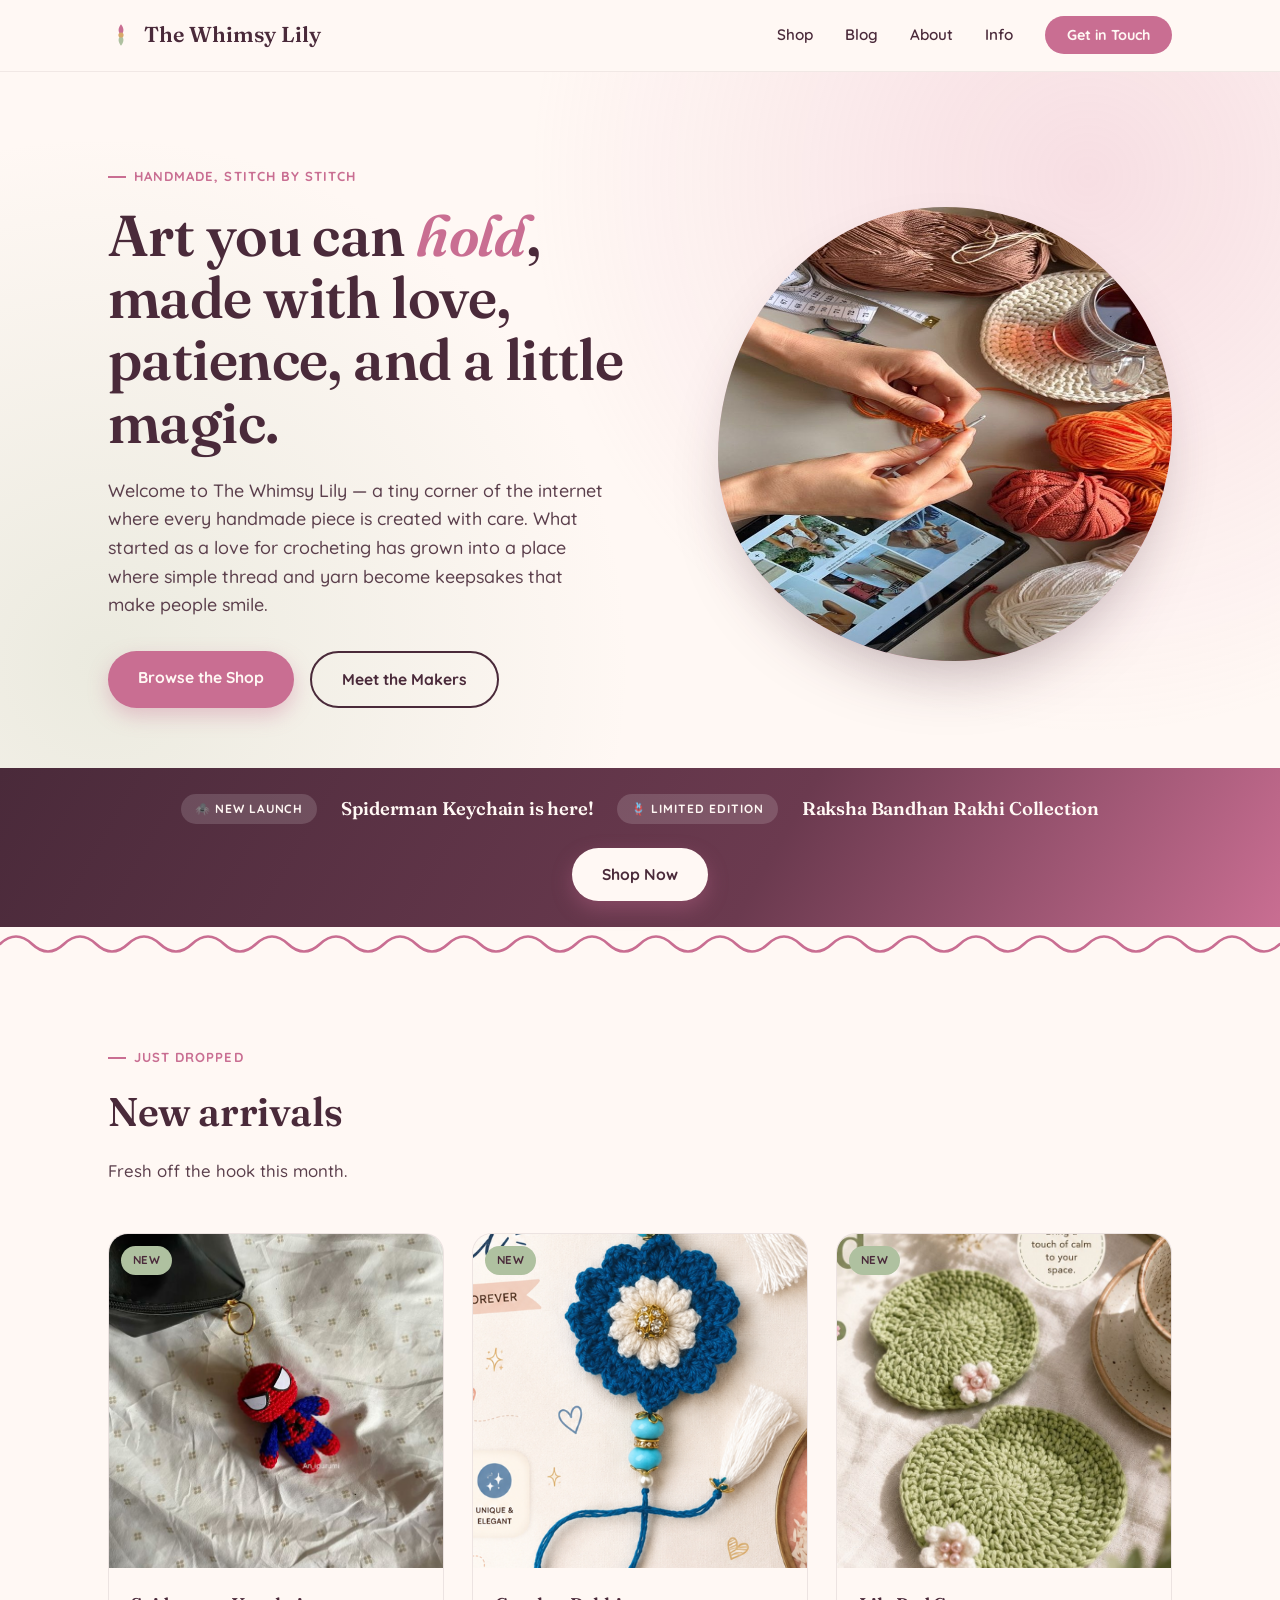
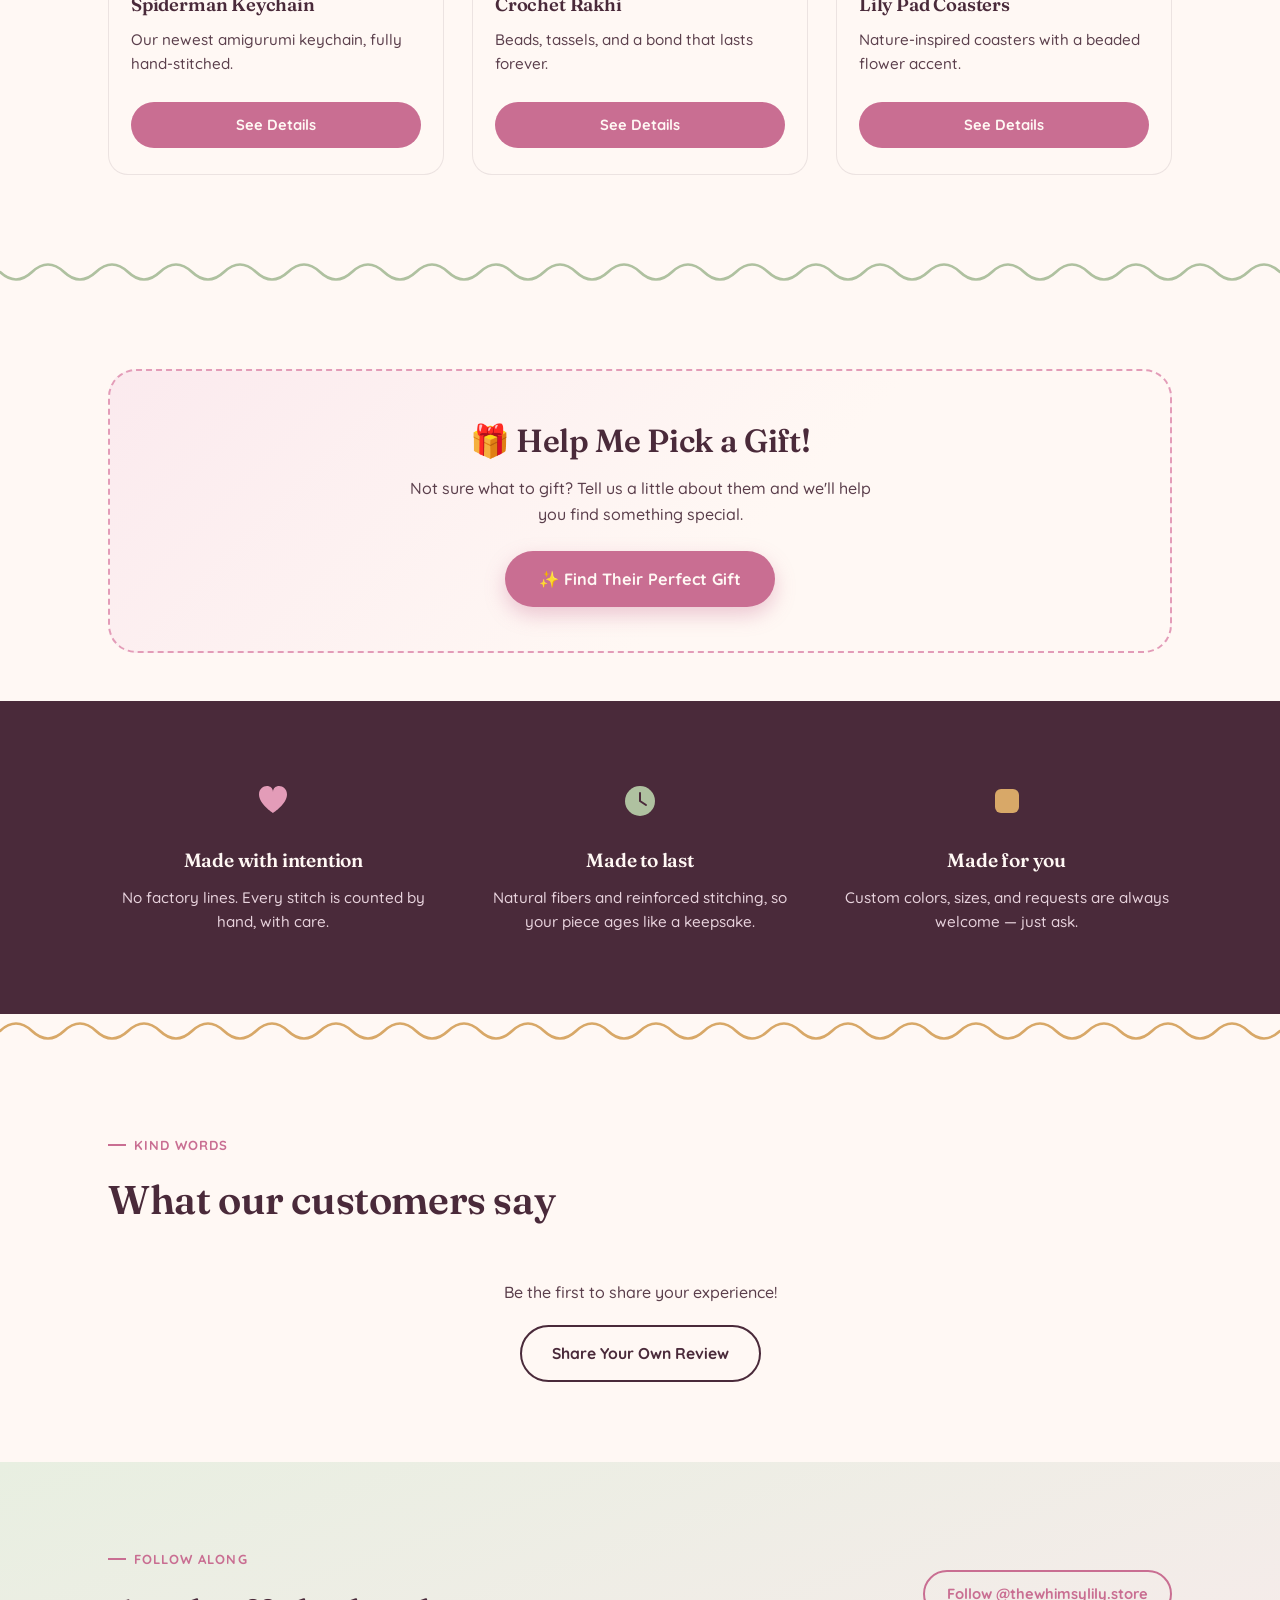
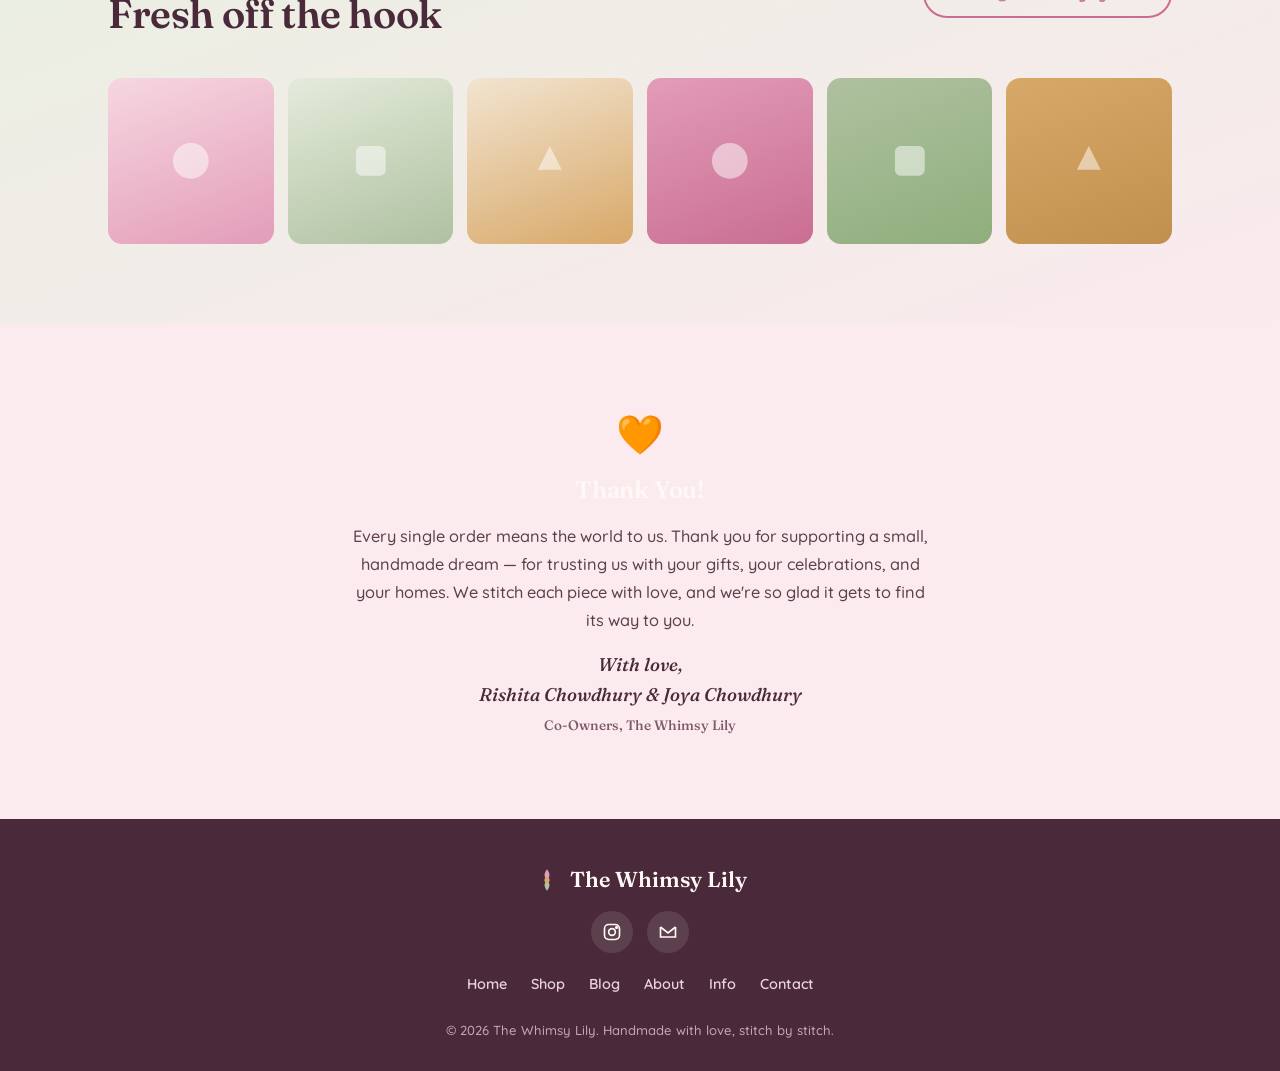
==== commit 9b607e4a: "Add customer appreciation section to index.html Added a customer appreciation section with a counter" ====
--- a/index.html
+++ b/index.html
@@ -10,7 +10,7 @@
 <link href="https://fonts.googleapis.com/css2?family=Fraunces:opsz,wght@9..144,400;9..144,500;9..144,600;9..144,700&family=Quicksand:wght@400;500;600;700&display=swap" rel="stylesheet">
 <link rel="stylesheet" href="styles.css">
 </head>
-<body>
+<script src="counter.js"></script><body>
 
 <header>
   <div class="nav">
@@ -185,7 +185,24 @@
   </div>
 </section>
 
-<footer>
+<section class="values" style="background:var(--blush);">
+  <div class="wrap" style="grid-template-columns:1fr; text-align:center; max-width:640px;">
+    <div>
+      <div style="font-size:2.4rem; margin-bottom:6px;">🧡</div>
+      <h3 style="font-size:1.5rem; margin-bottom:14px;">Thank You!</h3>
+      <p style="color:#5b3f4c; font-size:1.02rem; margin-bottom:10px; line-height:1.7;">
+        Every single order means the world to us. Thank you for supporting a small,
+        handmade dream — for trusting us with your gifts, your celebrations, and your homes.
+        We stitch each piece with love, and we're so glad it gets to find its way to you.
+      </p>
+      <p id="customer-counter-line" style="font-weight:700; color:var(--rose-deep); font-size:1.05rem; margin-bottom:16px;"></p>
+      <p style="font-family:'Fraunces', serif; font-style:italic; font-size:1.15rem; color:var(--plum);">
+        With love,<br>Rishita Chowdhury &amp; Joya Chowdhury<br>
+        <span style="font-size:0.85rem; font-style:normal; color:#7c5a68;">Co-Owners, The Whimsy Lily</span>
+      </p>
+    </div>
+  </div>
+</section><footer>
   <a href="index.html" class="logo">
     <svg class="mark" viewBox="0 0 24 24" fill="none"><path d="M12 2C9 6 9 9 12 12C15 9 15 6 12 2Z" fill="#E39CB8"/><path d="M12 12C9 15 9 18 12 22C15 18 15 15 12 12Z" fill="#AFC1A0"/><circle cx="12" cy="12" r="2.4" fill="#D8A868"/></svg>
     The Whimsy Lily
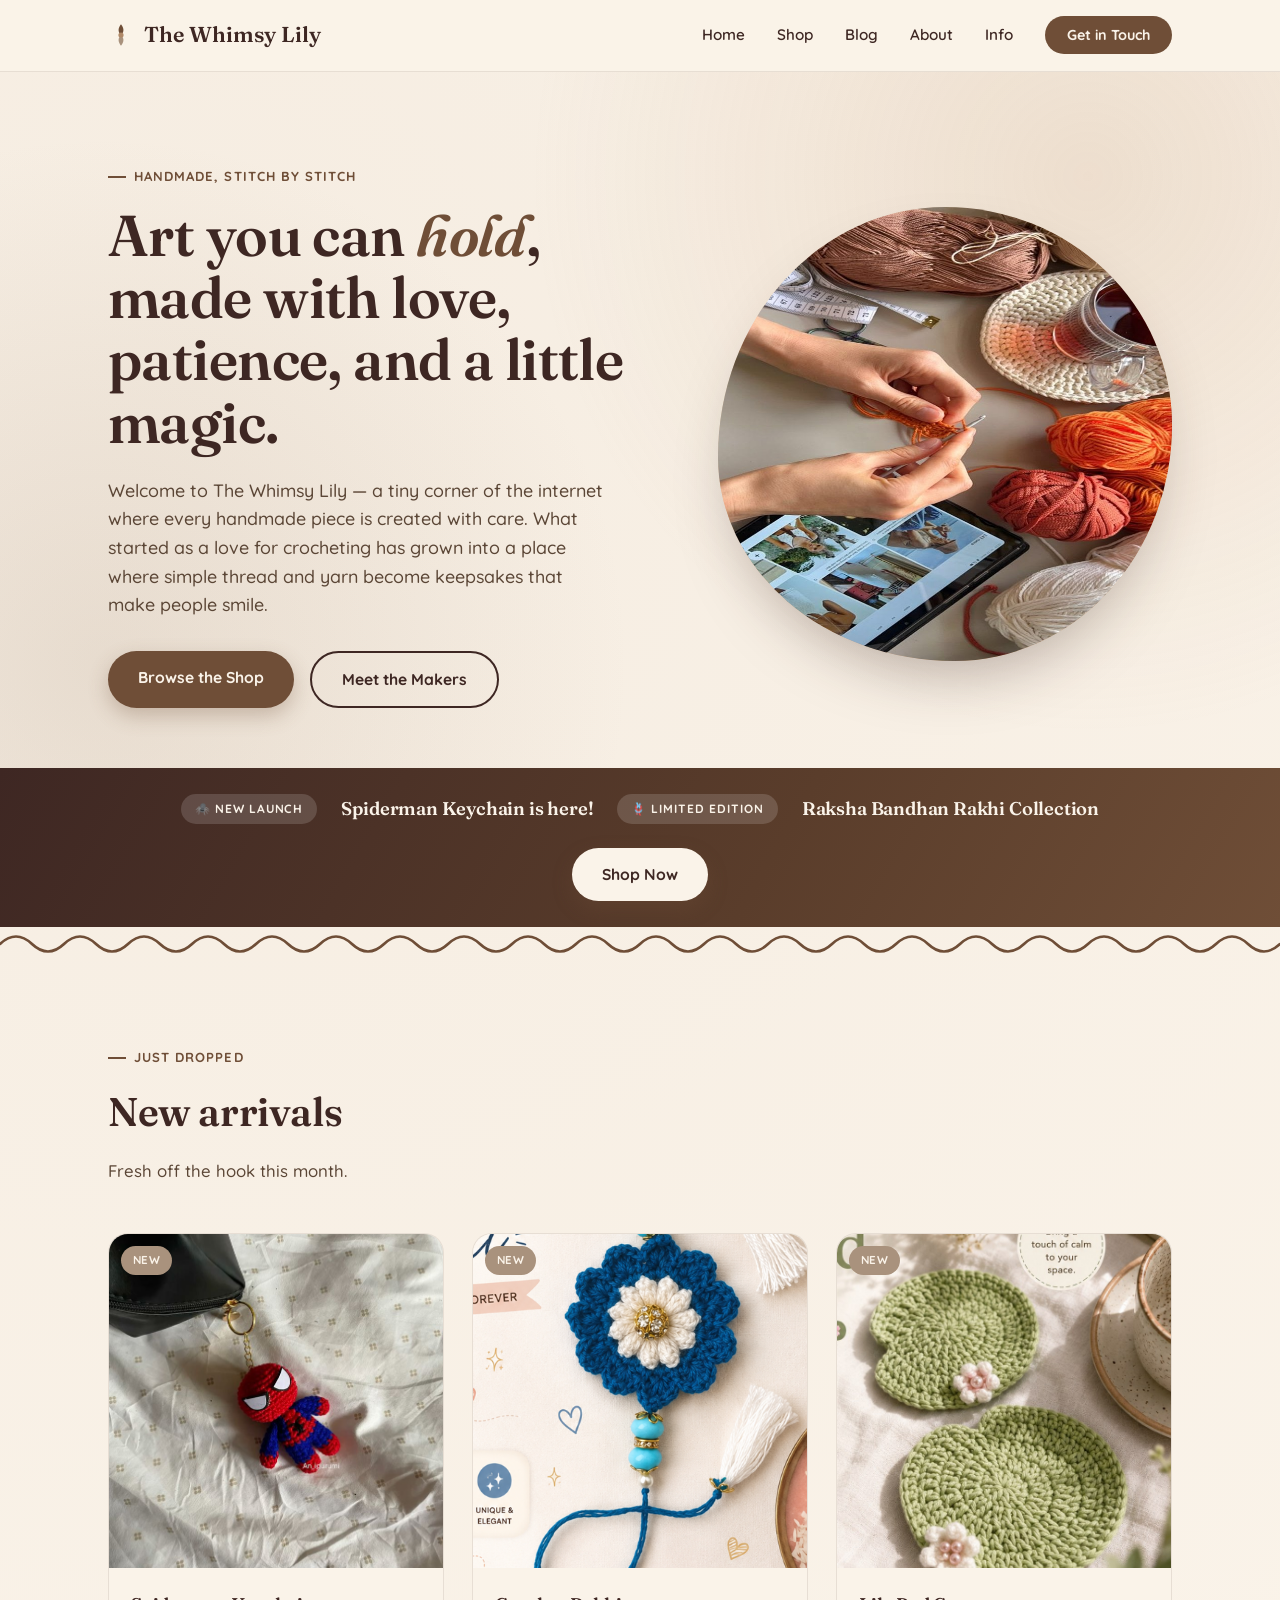
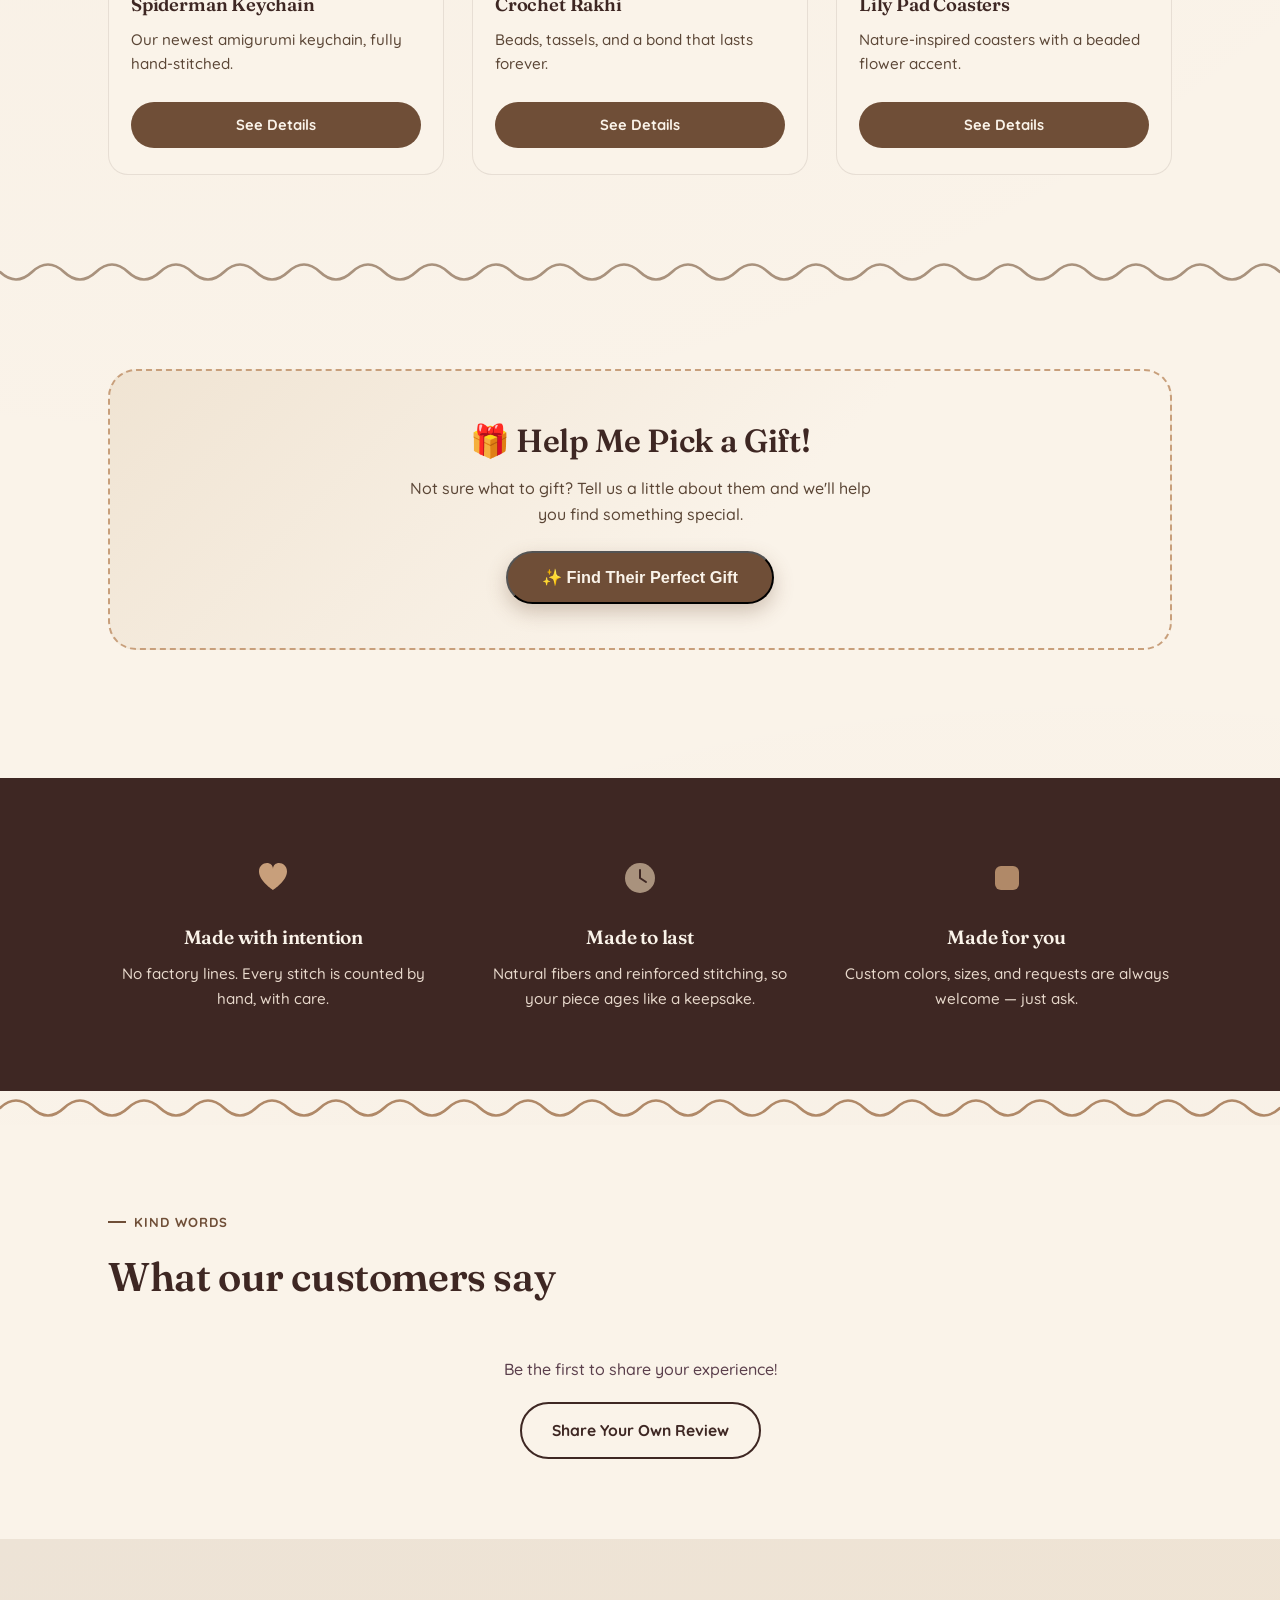
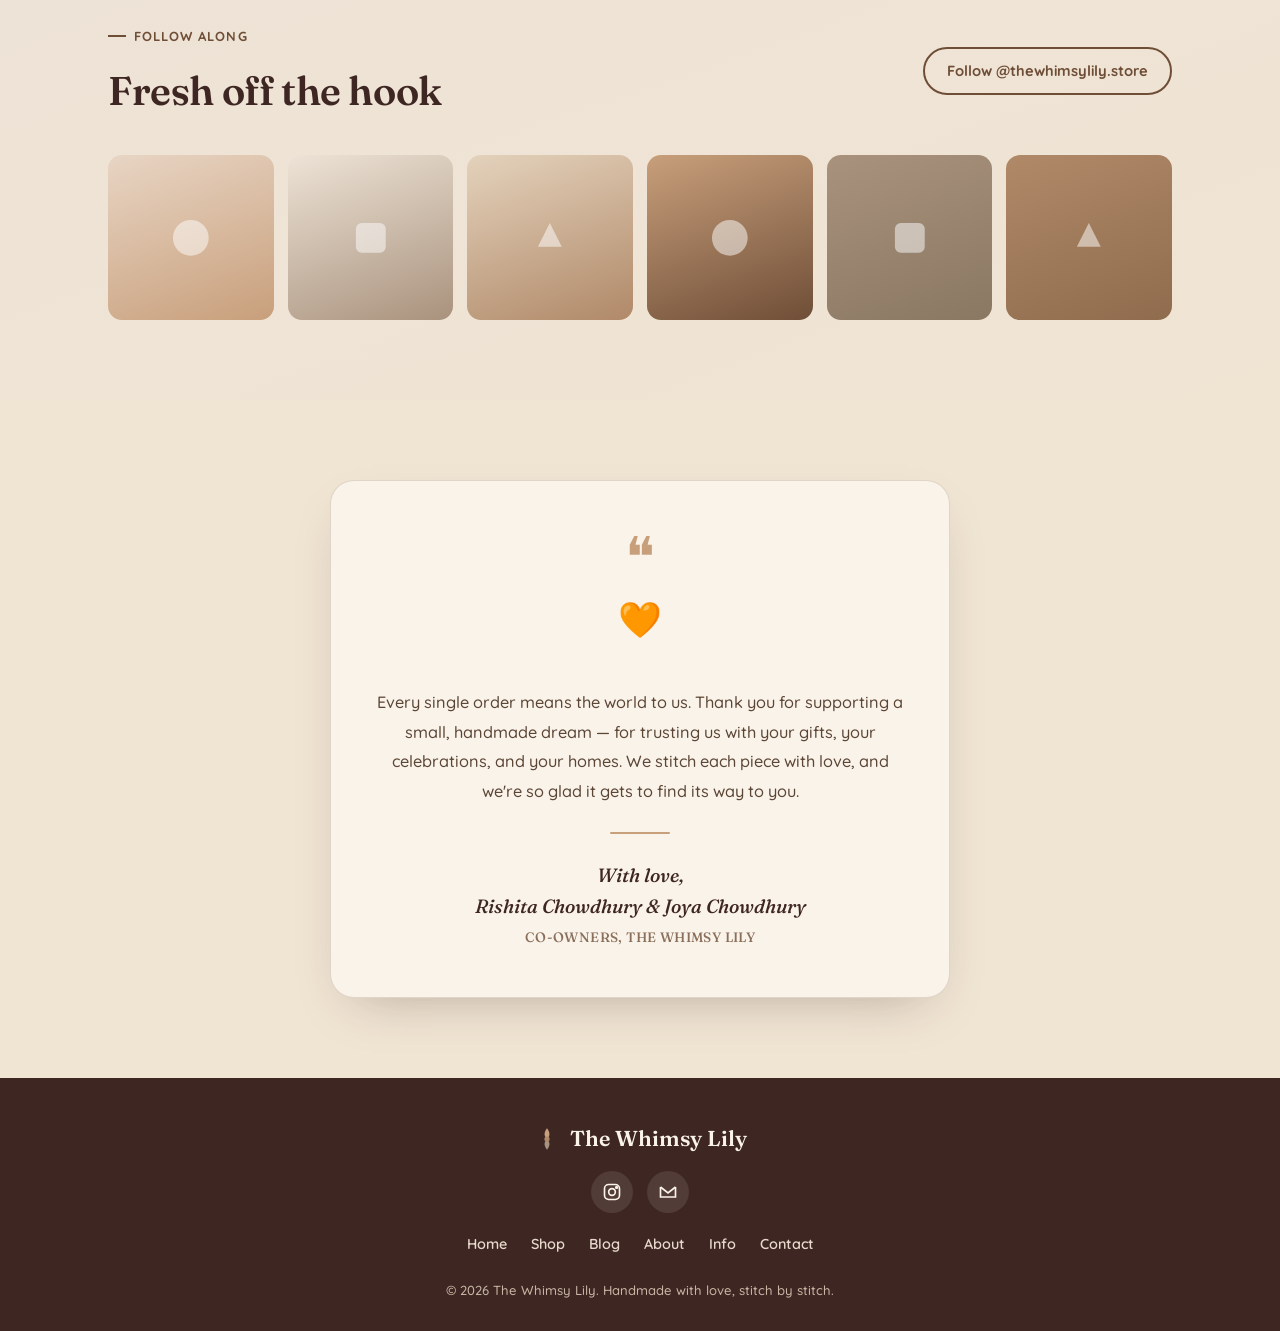
==== commit 56943a19: "Rename index-1.html to index.html" ====
--- a/index.html
+++ b/index.html
@@ -10,17 +10,18 @@
 <link href="https://fonts.googleapis.com/css2?family=Fraunces:opsz,wght@9..144,400;9..144,500;9..144,600;9..144,700&family=Quicksand:wght@400;500;600;700&display=swap" rel="stylesheet">
 <link rel="stylesheet" href="styles.css">
 </head>
-<script src="counter.js"></script><body>
+<body>
 
 <header>
   <div class="nav">
     <a href="index.html" class="logo">
-      <svg class="mark" viewBox="0 0 24 24" fill="none"><path d="M12 2C9 6 9 9 12 12C15 9 15 6 12 2Z" fill="#C96E92"/><path d="M12 12C9 15 9 18 12 22C15 18 15 15 12 12Z" fill="#AFC1A0"/><circle cx="12" cy="12" r="2.4" fill="#D8A868"/></svg>
+      <svg class="mark" viewBox="0 0 24 24" fill="none"><path d="M12 2C9 6 9 9 12 12C15 9 15 6 12 2Z" fill="#6F4E37"/><path d="M12 12C9 15 9 18 12 22C15 18 15 15 12 12Z" fill="#A9927D"/><circle cx="12" cy="12" r="2.4" fill="#B08968"/></svg>
       The Whimsy Lily
     </a>
     <nav>
       <button class="menu-toggle" id="menuToggle" aria-label="Toggle menu" aria-expanded="false">☰</button>
       <ul id="navLinks">
+        <li><a href="index.html">Home</a></li>
         <li><a href="shop.html">Shop</a></li>
         <li><a href="blog.html">Blog</a></li>
         <li><a href="about.html">About</a></li>
@@ -60,7 +61,7 @@
 
 <div class="stitch-divider">
   <svg viewBox="0 0 1200 34" preserveAspectRatio="none">
-    <path d="M0 17 Q 15 2, 30 17 T 60 17 T 90 17 T 120 17 T 150 17 T 180 17 T 210 17 T 240 17 T 270 17 T 300 17 T 330 17 T 360 17 T 390 17 T 420 17 T 450 17 T 480 17 T 510 17 T 540 17 T 570 17 T 600 17 T 630 17 T 660 17 T 690 17 T 720 17 T 750 17 T 780 17 T 810 17 T 840 17 T 870 17 T 900 17 T 930 17 T 960 17 T 990 17 T 1020 17 T 1050 17 T 1080 17 T 1110 17 T 1140 17 T 1170 17 T 1200 17" stroke="#C96E92" stroke-width="2.5" fill="none" stroke-linecap="round"/>
+    <path d="M0 17 Q 15 2, 30 17 T 60 17 T 90 17 T 120 17 T 150 17 T 180 17 T 210 17 T 240 17 T 270 17 T 300 17 T 330 17 T 360 17 T 390 17 T 420 17 T 450 17 T 480 17 T 510 17 T 540 17 T 570 17 T 600 17 T 630 17 T 660 17 T 690 17 T 720 17 T 750 17 T 780 17 T 810 17 T 840 17 T 870 17 T 900 17 T 930 17 T 960 17 T 990 17 T 1020 17 T 1050 17 T 1080 17 T 1110 17 T 1140 17 T 1170 17 T 1200 17" stroke="#6F4E37" stroke-width="2.5" fill="none" stroke-linecap="round"/>
   </svg>
 </div>
 
@@ -109,37 +110,43 @@
   </div>
 </section>
 
-
 <div class="stitch-divider">
   <svg viewBox="0 0 1200 34" preserveAspectRatio="none">
-    <path d="M0 17 Q 15 32, 30 17 T 60 17 T 90 17 T 120 17 T 150 17 T 180 17 T 210 17 T 240 17 T 270 17 T 300 17 T 330 17 T 360 17 T 390 17 T 420 17 T 450 17 T 480 17 T 510 17 T 540 17 T 570 17 T 600 17 T 630 17 T 660 17 T 690 17 T 720 17 T 750 17 T 780 17 T 810 17 T 840 17 T 870 17 T 900 17 T 930 17 T 960 17 T 990 17 T 1020 17 T 1050 17 T 1080 17 T 1110 17 T 1140 17 T 1170 17 T 1200 17" stroke="#AFC1A0" stroke-width="2.5" fill="none" stroke-linecap="round"/>
+    <path d="M0 17 Q 15 32, 30 17 T 60 17 T 90 17 T 120 17 T 150 17 T 180 17 T 210 17 T 240 17 T 270 17 T 300 17 T 330 17 T 360 17 T 390 17 T 420 17 T 450 17 T 480 17 T 510 17 T 540 17 T 570 17 T 600 17 T 630 17 T 660 17 T 690 17 T 720 17 T 750 17 T 780 17 T 810 17 T 840 17 T 870 17 T 900 17 T 930 17 T 960 17 T 990 17 T 1020 17 T 1050 17 T 1080 17 T 1110 17 T 1140 17 T 1170 17 T 1200 17" stroke="#A9927D" stroke-width="2.5" fill="none" stroke-linecap="round"/>
   </svg>
 </div>
 
-<section class="shop" style="padding-bottom:0;">
+<section class="shop">
   <div class="wrap">
     <div class="gf-promo">
       <h2>🎁 Help Me Pick a Gift!</h2>
       <p>Not sure what to gift? Tell us a little about them and we'll help you find something special.</p>
-      <a href="shop.html#gift-finder" class="btn btn-primary">✨ Find Their Perfect Gift</a>
-    </div>
-  </div>
-</section>
+      <button type="button" class="btn btn-primary" id="gf-open-btn">✨ Find Their Perfect Gift</button>
+    </div>
+  </div>
+</section>
+
+<div class="gf-overlay" id="gf-modal">
+  <div class="gf-modal">
+    <button type="button" class="gf-close" id="gf-close-btn" aria-label="Close">✕</button>
+    <div id="gf-modal-body"></div>
+  </div>
+</div>
 
 <section class="values" id="values">
   <div class="wrap">
     <div>
-      <svg class="icon" viewBox="0 0 40 40" fill="none"><path d="M20 32C20 32 6 23 6 13.5C6 8 10 5 14 5C17 5 20 7 20 11C20 7 23 5 26 5C30 5 34 8 34 13.5C34 23 20 32 20 32Z" fill="#E39CB8"/></svg>
+      <svg class="icon" viewBox="0 0 40 40" fill="none"><path d="M20 32C20 32 6 23 6 13.5C6 8 10 5 14 5C17 5 20 7 20 11C20 7 23 5 26 5C30 5 34 8 34 13.5C34 23 20 32 20 32Z" fill="#C89F7B"/></svg>
       <h3>Made with intention</h3>
       <p>No factory lines. Every stitch is counted by hand, with care.</p>
     </div>
     <div>
-      <svg class="icon" viewBox="0 0 40 40" fill="none"><circle cx="20" cy="20" r="15" fill="#AFC1A0"/><path d="M20 12v8l6 4" stroke="#4A2A3A" stroke-width="2" stroke-linecap="round"/></svg>
+      <svg class="icon" viewBox="0 0 40 40" fill="none"><circle cx="20" cy="20" r="15" fill="#A9927D"/><path d="M20 12v8l6 4" stroke="#3E2723" stroke-width="2" stroke-linecap="round"/></svg>
       <h3>Made to last</h3>
       <p>Natural fibers and reinforced stitching, so your piece ages like a keepsake.</p>
     </div>
     <div>
-      <svg class="icon" viewBox="0 0 40 40" fill="none"><rect x="8" y="8" width="24" height="24" rx="6" fill="#D8A868"/></svg>
+      <svg class="icon" viewBox="0 0 40 40" fill="none"><rect x="8" y="8" width="24" height="24" rx="6" fill="#B08968"/></svg>
       <h3>Made for you</h3>
       <p>Custom colors, sizes, and requests are always welcome — just ask.</p>
     </div>
@@ -148,7 +155,7 @@
 
 <div class="stitch-divider">
   <svg viewBox="0 0 1200 34" preserveAspectRatio="none">
-    <path d="M0 17 Q 15 2, 30 17 T 60 17 T 90 17 T 120 17 T 150 17 T 180 17 T 210 17 T 240 17 T 270 17 T 300 17 T 330 17 T 360 17 T 390 17 T 420 17 T 450 17 T 480 17 T 510 17 T 540 17 T 570 17 T 600 17 T 630 17 T 660 17 T 690 17 T 720 17 T 750 17 T 780 17 T 810 17 T 840 17 T 870 17 T 900 17 T 930 17 T 960 17 T 990 17 T 1020 17 T 1050 17 T 1080 17 T 1110 17 T 1140 17 T 1170 17 T 1200 17" stroke="#D8A868" stroke-width="2.5" fill="none" stroke-linecap="round"/>
+    <path d="M0 17 Q 15 2, 30 17 T 60 17 T 90 17 T 120 17 T 150 17 T 180 17 T 210 17 T 240 17 T 270 17 T 300 17 T 330 17 T 360 17 T 390 17 T 420 17 T 450 17 T 480 17 T 510 17 T 540 17 T 570 17 T 600 17 T 630 17 T 660 17 T 690 17 T 720 17 T 750 17 T 780 17 T 810 17 T 840 17 T 870 17 T 900 17 T 930 17 T 960 17 T 990 17 T 1020 17 T 1050 17 T 1080 17 T 1110 17 T 1140 17 T 1170 17 T 1200 17" stroke="#B08968" stroke-width="2.5" fill="none" stroke-linecap="round"/>
   </svg>
 </div>
 
@@ -159,7 +166,7 @@
       <h2>What our customers say</h2>
     </div>
     <div id="live-reviews-container">
-      <p style="text-align:center; color:#5b3f4c;">Loading reviews…</p>
+      <p style="text-align:center; color:#5b4636;">Loading reviews…</p>
     </div>
     <p style="text-align:center; margin-top:20px;"><a href="contact.html#review" class="btn btn-ghost">Share Your Own Review</a></p>
   </div>
@@ -186,25 +193,20 @@
 </section>
 
 <section class="values" style="background:var(--blush);">
-  <div class="wrap" style="grid-template-columns:1fr; text-align:center; max-width:640px;">
-    <div>
-      <div style="font-size:2.4rem; margin-bottom:6px;">🧡</div>
-      <h3 style="font-size:1.5rem; margin-bottom:14px;">Thank You!</h3>
-      <p style="color:#5b3f4c; font-size:1.02rem; margin-bottom:10px; line-height:1.7;">
-        Every single order means the world to us. Thank you for supporting a small,
-        handmade dream — for trusting us with your gifts, your celebrations, and your homes.
-        We stitch each piece with love, and we're so glad it gets to find its way to you.
-      </p>
-      <p id="customer-counter-line" style="font-weight:700; color:var(--rose-deep); font-size:1.05rem; margin-bottom:16px;"></p>
-      <p style="font-family:'Fraunces', serif; font-style:italic; font-size:1.15rem; color:var(--plum);">
-        With love,<br>Rishita Chowdhury &amp; Joya Chowdhury<br>
-        <span style="font-size:0.85rem; font-style:normal; color:#7c5a68;">Co-Owners, The Whimsy Lily</span>
-      </p>
-    </div>
-  </div>
-</section><footer>
+  <div class="wrap" style="grid-template-columns:1fr; padding:0 28px;">
+    <div class="owner-note">
+      <span class="emoji">🧡</span>
+      <h3>Thank You!</h3>
+      <p class="note-body">Every single order means the world to us. Thank you for supporting a small, handmade dream — for trusting us with your gifts, your celebrations, and your homes. We stitch each piece with love, and we're so glad it gets to find its way to you.</p>
+      <div class="divider-line"></div>
+      <p class="signoff">With love,<br>Rishita Chowdhury &amp; Joya Chowdhury<span class="role">Co-Owners, The Whimsy Lily</span></p>
+    </div>
+  </div>
+</section>
+
+<footer>
   <a href="index.html" class="logo">
-    <svg class="mark" viewBox="0 0 24 24" fill="none"><path d="M12 2C9 6 9 9 12 12C15 9 15 6 12 2Z" fill="#E39CB8"/><path d="M12 12C9 15 9 18 12 22C15 18 15 15 12 12Z" fill="#AFC1A0"/><circle cx="12" cy="12" r="2.4" fill="#D8A868"/></svg>
+    <svg class="mark" viewBox="0 0 24 24" fill="none"><path d="M12 2C9 6 9 9 12 12C15 9 15 6 12 2Z" fill="#C89F7B"/><path d="M12 12C9 15 9 18 12 22C15 18 15 15 12 12Z" fill="#A9927D"/><circle cx="12" cy="12" r="2.4" fill="#B08968"/></svg>
     The Whimsy Lily
   </a>
   <div class="social-row">
@@ -223,6 +225,7 @@
 </footer>
 
 <script src="script.js"></script>
+<script src="gift-finder.js"></script>
 <script src="reviews.js"></script>
 </body>
 </html>
--- a/styles.css
+++ b/styles.css
@@ -1,12 +1,12 @@
   :root{
-    --cream:#FFF8F4;
-    --blush:#FBEAEE;
-    --rose:#E39CB8;
-    --rose-deep:#C96E92;
-    --plum:#4A2A3A;
-    --sage:#AFC1A0;
-    --gold:#D8A868;
-    --ink:#3D2430;
+    --cream:#FAF3E9;
+    --blush:#F0E4D3;
+    --rose:#C89F7B;
+    --rose-deep:#6F4E37;
+    --plum:#3E2723;
+    --sage:#A9927D;
+    --gold:#B08968;
+    --ink:#2E1F17;
   }
 
   *{box-sizing:border-box;margin:0;padding:0;}
@@ -14,7 +14,10 @@
   html{scroll-behavior:smooth;}
 
   body{
-    background:var(--cream);
+    background:
+      radial-gradient(circle at 15% 8%, rgba(176,137,104,0.06), transparent 40%),
+      radial-gradient(circle at 85% 92%, rgba(111,78,55,0.05), transparent 45%),
+      var(--cream);
     color:var(--ink);
     font-family:'Quicksand', sans-serif;
     font-weight:500;
@@ -50,9 +53,9 @@
   /* ---------- Header ---------- */
   header{
     position:sticky; top:0; z-index:50;
-    background:rgba(255,248,244,0.9);
+    background:rgba(250,243,233,0.92);
     backdrop-filter:blur(6px);
-    border-bottom:1px solid rgba(74,42,58,0.08);
+    border-bottom:1px solid rgba(62,39,35,0.1);
   }
   .nav{
     display:flex; align-items:center; justify-content:space-between;
@@ -102,7 +105,7 @@
       position:absolute; top:100%; left:0; right:0;
       flex-direction:column; background:var(--cream);
       padding:20px 28px; gap:18px;
-      border-bottom:1px solid rgba(74,42,58,0.08);
+      border-bottom:1px solid rgba(62,39,35,0.1);
       display:none;
     }
     nav ul.open{display:flex;}
@@ -114,8 +117,8 @@
     position:relative;
     padding:88px 0 60px;
     background:
-      radial-gradient(circle at 85% 15%, rgba(227,156,184,0.28), transparent 45%),
-      radial-gradient(circle at 8% 85%, rgba(175,193,160,0.25), transparent 40%);
+      radial-gradient(circle at 85% 15%, rgba(200,159,123,0.22), transparent 45%),
+      radial-gradient(circle at 8% 85%, rgba(169,146,125,0.2), transparent 40%);
   }
   .hero .wrap{
     display:grid;
@@ -146,7 +149,7 @@
   }
   .hero p.lead{
     font-size:1.12rem;
-    color:#5b3f4c;
+    color:#5b4636;
     max-width:46ch;
     margin-bottom:32px;
   }
@@ -162,9 +165,9 @@
   .btn-primary{
     background:var(--rose-deep);
     color:var(--cream);
-    box-shadow:0 8px 20px rgba(201,110,146,0.35);
-  }
-  .btn-primary:hover{transform:translateY(-2px); box-shadow:0 12px 26px rgba(201,110,146,0.45);}
+    box-shadow:0 8px 20px rgba(111,78,55,0.3);
+  }
+  .btn-primary:hover{transform:translateY(-2px); box-shadow:0 12px 26px rgba(111,78,55,0.4);}
   .btn-ghost{
     background:transparent;
     color:var(--plum);
@@ -178,12 +181,12 @@
     border-radius:50% 50% 48% 52% / 55% 48% 52% 45%;
     background:linear-gradient(155deg, var(--blush), var(--rose) 70%);
     display:flex; align-items:center; justify-content:center;
-    box-shadow:0 30px 60px -20px rgba(74,42,58,0.35);
+    box-shadow:0 30px 60px -20px rgba(62,39,35,0.35);
   }
   .hero-art .flower{width:62%;height:62%;}
   .hero-art .ring{
     position:absolute; inset:-14px;
-    border:2px dashed rgba(74,42,58,0.25);
+    border:2px dashed rgba(62,39,35,0.22);
     border-radius:50% 50% 48% 52% / 55% 48% 52% 45%;
     animation:spin 40s linear infinite;
   }
@@ -202,7 +205,7 @@
   .section-head{max-width:640px; margin-bottom:48px;}
   .section-head .eyebrow{margin-bottom:12px;}
   .section-head h2{font-size:clamp(1.8rem,3.4vw,2.5rem);}
-  .section-head p{color:#5b3f4c; margin-top:14px; font-size:1.05rem;}
+  .section-head p{color:#5b4636; margin-top:14px; font-size:1.05rem;}
 
   /* ---------- Story ---------- */
   .story{background:var(--blush);}
@@ -214,11 +217,11 @@
     border-radius:24px;
     aspect-ratio:4/5;
     display:flex; align-items:center; justify-content:center;
-    box-shadow:0 20px 40px -18px rgba(74,42,58,0.3);
+    box-shadow:0 20px 40px -18px rgba(62,39,35,0.3);
   }
   .story-photo svg{width:55%;}
   .story-text h2{margin-bottom:20px;}
-  .story-text p{color:#5b3f4c; margin-bottom:16px; font-size:1.03rem;}
+  .story-text p{color:#5b4636; margin-bottom:16px; font-size:1.03rem;}
   .story-text .signature{
     font-family:'Fraunces', serif;
     font-style:italic;
@@ -230,38 +233,40 @@
     .story .wrap{grid-template-columns:1fr;}
   }
 
-  /* ---------- Shop / Services ---------- */
-  .shop-grid{
-    display:grid;
-    grid-template-columns:repeat(3, 1fr);
-    gap:28px;
-  }
-  .shop-card{
+  /* ---------- Owner's note (beautiful styled block) ---------- */
+  .owner-note{
+    max-width:620px;
+    margin:0 auto;
     background:var(--cream);
-    border:1px solid rgba(74,42,58,0.1);
-    border-radius:20px;
-    overflow:hidden;
-    transition:transform .25s ease, box-shadow .25s ease;
-  }
-  .shop-card:hover{transform:translateY(-6px); box-shadow:0 20px 34px -18px rgba(74,42,58,0.35);}
-  .shop-card .thumb{
-    aspect-ratio:1/1;
-    display:flex; align-items:center; justify-content:center;
-  }
-  .thumb.t1{background:linear-gradient(160deg,#F6D7E1,#E39CB8);}
-  .thumb.t2{background:linear-gradient(160deg,#E4EBDB,#AFC1A0);}
-  .thumb.t3{background:linear-gradient(160deg,#F2E4D0,#D8A868);}
-  .thumb svg{width:48%;}
-  .shop-card .info{padding:22px 22px 26px;}
-  .shop-card h3{font-size:1.15rem; margin-bottom:8px;}
-  .shop-card p{font-size:0.95rem; color:#5b3f4c; margin-bottom:14px;}
-  .shop-card .price{font-weight:700; color:var(--rose-deep); font-family:'Fraunces', serif; font-size:1.1rem;}
-
-  @media (max-width:860px){
-    .shop-grid{grid-template-columns:1fr 1fr;}
-  }
-  @media (max-width:560px){
-    .shop-grid{grid-template-columns:1fr;}
+    border:1px solid rgba(111,78,55,0.18);
+    border-radius:24px;
+    padding:48px 40px;
+    text-align:center;
+    position:relative;
+    box-shadow:0 20px 50px -25px rgba(62,39,35,0.35);
+  }
+  .owner-note::before{
+    content:"❝";
+    font-family:'Fraunces', serif;
+    font-size:3.5rem;
+    color:var(--rose);
+    display:block;
+    line-height:1;
+    margin-bottom:6px;
+  }
+  .owner-note .emoji{font-size:2.2rem; margin-bottom:10px;}
+  .owner-note h3{font-size:1.5rem; margin-bottom:18px;}
+  .owner-note p.note-body{
+    color:#5b4636; font-size:1.02rem; line-height:1.8; margin-bottom:26px;
+  }
+  .owner-note .divider-line{
+    width:60px; height:2px; background:var(--rose); margin:0 auto 26px; border-radius:2px;
+  }
+  .owner-note .signoff{
+    font-family:'Fraunces', serif; font-style:italic; font-size:1.2rem; color:var(--plum); line-height:1.6;
+  }
+  .owner-note .signoff .role{
+    display:block; font-size:0.85rem; font-style:normal; color:#8a6f5c; margin-top:6px; letter-spacing:0.03em; text-transform:uppercase;
   }
 
   /* ---------- Buy button ---------- */
@@ -295,7 +300,7 @@
     position:relative;
   }
   .testi-card .stars{color:var(--gold); font-size:1rem; margin-bottom:14px; letter-spacing:2px;}
-  .testi-card p{font-size:0.98rem; color:#5b3f4c; margin-bottom:18px; font-style:italic;}
+  .testi-card p{font-size:0.98rem; color:#5b4636; margin-bottom:18px; font-style:italic;}
   .testi-who{display:flex; align-items:center; gap:12px;}
   .testi-avatar{
     width:38px; height:38px; border-radius:50%;
@@ -303,13 +308,13 @@
     flex-shrink:0;
   }
   .testi-who strong{font-family:'Fraunces', serif; font-size:0.95rem; color:var(--plum); display:block;}
-  .testi-who span{font-size:0.82rem; color:#7c5a68;}
+  .testi-who span{font-size:0.82rem; color:#8a6f5c;}
   @media (max-width:860px){
     .testi-grid{grid-template-columns:1fr;}
   }
 
   /* ---------- Instagram ---------- */
-  .instagram{background:var(--sage); background:linear-gradient(160deg, #E8EFE1, #FBEAEE);}
+  .instagram{background:var(--sage); background:linear-gradient(160deg, #EDE3D6, #F0E4D3);}
   .insta-head{display:flex; align-items:center; justify-content:space-between; flex-wrap:wrap; gap:16px; margin-bottom:32px;}
   .insta-head .section-head{margin-bottom:0;}
   .insta-follow{
@@ -329,12 +334,12 @@
   }
   .insta-tile:hover{transform:scale(1.04);}
   .insta-tile svg{width:36%;}
-  .it1{background:linear-gradient(160deg,#F6D7E1,#E39CB8);}
-  .it2{background:linear-gradient(160deg,#E4EBDB,#AFC1A0);}
-  .it3{background:linear-gradient(160deg,#F2E4D0,#D8A868);}
-  .it4{background:linear-gradient(160deg,#E39CB8,#C96E92);}
-  .it5{background:linear-gradient(160deg,#AFC1A0,#8FAE7C);}
-  .it6{background:linear-gradient(160deg,#D8A868,#c0904f);}
+  .it1{background:linear-gradient(160deg,#E8D5C4,#C89F7B);}
+  .it2{background:linear-gradient(160deg,#EDE3D6,#A9927D);}
+  .it3{background:linear-gradient(160deg,#E4D2BC,#B08968);}
+  .it4{background:linear-gradient(160deg,#C89F7B,#6F4E37);}
+  .it5{background:linear-gradient(160deg,#A9927D,#8a7862);}
+  .it6{background:linear-gradient(160deg,#B08968,#8f6c4d);}
   @media (max-width:760px){
     .insta-grid{grid-template-columns:repeat(3,1fr);}
   }
@@ -343,7 +348,7 @@
   .faq{background:var(--blush);}
   .faq-list{max-width:760px;}
   .faq-item{
-    border-bottom:1px solid rgba(74,42,58,0.15);
+    border-bottom:1px solid rgba(62,39,35,0.15);
   }
   .faq-q{
     width:100%;
@@ -373,7 +378,7 @@
     overflow:hidden;
     transition:max-height .3s ease;
   }
-  .faq-a p{padding:0 4px 22px; color:#5b3f4c; font-size:0.98rem; max-width:60ch;}
+  .faq-a p{padding:0 4px 22px; color:#5b4636; font-size:0.98rem; max-width:60ch;}
 
   /* ---------- Values strip ---------- */
   .values{background:var(--plum); color:var(--cream);}
@@ -381,7 +386,7 @@
     display:grid; grid-template-columns:repeat(3,1fr); gap:36px; text-align:center;
   }
   .values h3{color:var(--cream); font-size:1.2rem; margin-bottom:10px;}
-  .values p{color:#e8d3dd; font-size:0.95rem;}
+  .values p{color:#e8d9cc; font-size:0.95rem;}
   .values .icon{width:40px;height:40px;margin:0 auto 16px;}
   @media (max-width:760px){
     .values .wrap{grid-template-columns:1fr; gap:40px;}
@@ -395,7 +400,7 @@
     display:grid; grid-template-columns:1fr 1fr; gap:56px; align-items:start;
   }
   .contact h2{margin-bottom:16px;}
-  .contact p.lead{color:#5b3f4c; margin-bottom:28px; max-width:44ch;}
+  .contact p.lead{color:#5b4636; margin-bottom:28px; max-width:44ch;}
   .contact-list{list-style:none; display:flex; flex-direction:column; gap:14px;}
   .contact-list li{display:flex; gap:12px; align-items:flex-start; font-size:0.98rem;}
   .contact-list svg{width:20px;height:20px; flex-shrink:0; margin-top:2px; color:var(--rose-deep);}
@@ -404,7 +409,7 @@
     background:var(--cream);
     border-radius:20px;
     padding:32px;
-    box-shadow:0 20px 40px -20px rgba(74,42,58,0.25);
+    box-shadow:0 20px 40px -20px rgba(62,39,35,0.25);
   }
   .field{margin-bottom:18px;}
   .field label{display:block; font-size:0.88rem; font-weight:700; margin-bottom:6px; color:var(--plum);}
@@ -412,7 +417,7 @@
     width:100%;
     padding:12px 14px;
     border-radius:12px;
-    border:1.5px solid rgba(74,42,58,0.18);
+    border:1.5px solid rgba(62,39,35,0.18);
     background:var(--blush);
     font-family:'Quicksand', sans-serif;
     font-size:0.98rem;
@@ -431,7 +436,7 @@
     cursor:pointer;
     font-family:'Quicksand', sans-serif;
   }
-  .form-note{font-size:0.85rem; color:#7c5a68; margin-top:12px; text-align:center;}
+  .form-note{font-size:0.85rem; color:#8a6f5c; margin-top:12px; text-align:center;}
 
   @media (max-width:860px){
     .contact .wrap{grid-template-columns:1fr;}
@@ -440,7 +445,7 @@
   /* ---------- Footer ---------- */
   footer{
     background:var(--plum);
-    color:#e8d3dd;
+    color:#e8d9cc;
     padding:44px 0 30px;
     text-align:center;
   }
@@ -450,7 +455,7 @@
   }
   footer .foot-links a{font-size:0.9rem; font-weight:600;}
   footer .foot-links a:hover{color:var(--rose);}
-  footer .copyright{font-size:0.82rem; color:#c9a5b6;}
+  footer .copyright{font-size:0.82rem; color:#c9b7a5;}
 
   /* focus visibility */
   a:focus-visible, button:focus-visible{
@@ -458,362 +463,365 @@
     outline-offset:2px;
   }
 
-/* ---------- Page hero (interior pages) ---------- */
-.page-hero{
-  padding:56px 0 40px;
-  background:radial-gradient(circle at 85% 15%, rgba(227,156,184,0.25), transparent 45%);
-  text-align:center;
-}
-.page-hero h1{font-size:clamp(2rem,4.5vw,2.8rem); margin-bottom:12px;}
-.page-hero p{color:#5b3f4c; max-width:56ch; margin:0 auto; font-size:1.05rem;}
-
-/* ---------- Badges ---------- */
-.badge{
-  display:inline-block;
-  font-size:0.72rem;
-  font-weight:700;
-  letter-spacing:0.03em;
-  padding:5px 12px;
-  border-radius:100px;
-  text-transform:uppercase;
-}
-.badge-new{background:var(--sage); color:var(--plum);}
-.badge-soon{background:var(--gold); color:var(--plum);}
-.card-badges{position:absolute; top:12px; left:12px; display:flex; gap:6px; z-index:2;}
-
-/* ---------- Shop toolbar: search + categories ---------- */
-.shop-toolbar{
-  display:flex; flex-wrap:wrap; gap:16px; align-items:center; justify-content:space-between;
-  margin-bottom:36px;
-}
-.search-box{
-  position:relative;
-  flex:1 1 240px;
-  max-width:360px;
-}
-.search-box input{
-  width:100%;
-  padding:12px 16px 12px 42px;
-  border-radius:100px;
-  border:1.5px solid rgba(74,42,58,0.18);
-  background:var(--cream);
-  font-family:'Quicksand', sans-serif;
-  font-size:0.95rem;
-  color:var(--ink);
-}
-.search-box input:focus{outline:3px solid var(--sage); outline-offset:1px; border-color:var(--rose-deep);}
-.search-box svg{
-  position:absolute; left:15px; top:50%; transform:translateY(-50%);
-  width:18px; height:18px; color:#9a7080; pointer-events:none;
-}
-.category-pills{display:flex; flex-wrap:wrap; gap:10px;}
-.pill{
-  padding:9px 20px;
-  border-radius:100px;
-  border:1.5px solid rgba(74,42,58,0.18);
-  background:var(--cream);
-  font-size:0.88rem;
-  font-weight:700;
-  color:var(--plum);
-  cursor:pointer;
-  transition:background .2s ease, color .2s ease, border-color .2s ease;
-}
-.pill:hover{border-color:var(--rose-deep);}
-.pill.active{background:var(--rose-deep); border-color:var(--rose-deep); color:var(--cream);}
-.no-results{
-  text-align:center; padding:60px 20px; color:#7c5a68; font-size:1.02rem; display:none;
-}
-.no-results.show{display:block;}
-
-/* ---------- Product card extras: gallery dots, rating, position relative ---------- */
-.shop-card{position:relative;}
-.shop-card .thumb{position:relative;}
-.gallery-dots{
-  position:absolute; bottom:10px; left:50%; transform:translateX(-50%);
-  display:flex; gap:6px;
-}
-.gallery-dots button{
-  width:7px; height:7px; border-radius:50%;
-  background:rgba(255,255,255,0.6);
-  border:none; padding:0; cursor:pointer;
-}
-.gallery-dots button.active{background:#fff;}
-.card-rating{display:flex; align-items:center; gap:6px; margin-bottom:8px;}
-.card-rating .stars{color:var(--gold); font-size:0.85rem; letter-spacing:1px;}
-.card-rating span{font-size:0.8rem; color:#7c5a68;}
-.shop-card.coming-soon .thumb{opacity:0.7;}
-.shop-card.coming-soon .buy-btn{
-  background:rgba(74,42,58,0.15);
-  color:var(--plum);
-  cursor:not-allowed;
-}
-.shop-card.coming-soon .buy-btn:hover{background:rgba(74,42,58,0.15); transform:none;}
-
-/* ---------- Blog ---------- */
-.blog-grid{display:grid; grid-template-columns:repeat(3,1fr); gap:28px;}
-.blog-card{
-  background:var(--cream);
-  border:1px solid rgba(74,42,58,0.1);
-  border-radius:20px;
-  overflow:hidden;
-  transition:transform .25s ease, box-shadow .25s ease;
-}
-.blog-card:hover{transform:translateY(-6px); box-shadow:0 20px 34px -18px rgba(74,42,58,0.35);}
-.blog-card .thumb{aspect-ratio:16/10; display:flex; align-items:center; justify-content:center;}
-.blog-card .info{padding:22px;}
-.blog-date{font-size:0.78rem; font-weight:700; color:var(--rose-deep); text-transform:uppercase; letter-spacing:0.04em; margin-bottom:8px; display:block;}
-.blog-card h3{font-size:1.15rem; margin-bottom:10px; line-height:1.3;}
-.blog-card p{font-size:0.92rem; color:#5b3f4c; margin-bottom:14px;}
-.read-more{font-weight:700; color:var(--rose-deep); font-size:0.9rem;}
-.read-more:hover{color:var(--plum);}
-@media (max-width:860px){.blog-grid{grid-template-columns:1fr 1fr;}}
-@media (max-width:560px){.blog-grid{grid-template-columns:1fr;}}
-
-.blog-post{max-width:720px; margin:0 auto;}
-.blog-post .post-hero{aspect-ratio:16/9; border-radius:20px; display:flex; align-items:center; justify-content:center; margin-bottom:32px;}
-.blog-post h1{font-size:clamp(1.8rem,4vw,2.4rem); margin-bottom:10px;}
-.blog-post p{color:#4a3040; font-size:1.02rem; margin-bottom:18px;}
-.blog-post h2{font-size:1.35rem; margin:32px 0 12px;}
-.back-link{display:inline-flex; align-items:center; gap:6px; color:var(--rose-deep); font-weight:700; font-size:0.92rem; margin-bottom:24px;}
-
-/* ---------- About page ---------- */
-.about-hero{display:grid; grid-template-columns:1fr 1fr; gap:56px; align-items:center;}
-.about-hero .photo{
-  aspect-ratio:4/5; border-radius:24px;
-  background:linear-gradient(160deg, var(--cream), var(--sage) 120%);
-  display:flex; align-items:center; justify-content:center;
-  box-shadow:0 20px 40px -18px rgba(74,42,58,0.3);
-}
-.about-hero .photo svg{width:55%;}
-.timeline{max-width:720px; margin:0 auto;}
-.timeline-item{display:grid; grid-template-columns:100px 1fr; gap:20px; padding:22px 0; border-bottom:1px solid rgba(74,42,58,0.12);}
-.timeline-item .year{font-family:'Fraunces', serif; font-weight:600; color:var(--rose-deep); font-size:1.05rem;}
-.timeline-item p{color:#5b3f4c; font-size:0.98rem;}
-@media (max-width:760px){
-  .about-hero{grid-template-columns:1fr;}
-  .about-hero .photo{max-width:320px; margin:0 auto;}
-  .timeline-item{grid-template-columns:70px 1fr;}
-}
-
-/* ---------- Info page (FAQ / shipping / care) ---------- */
-.info-tabs{display:flex; gap:12px; margin-bottom:40px; flex-wrap:wrap;}
-.info-tab{
-  padding:10px 22px; border-radius:100px; border:1.5px solid rgba(74,42,58,0.18);
-  background:var(--cream); font-weight:700; font-size:0.9rem; color:var(--plum); cursor:pointer;
-}
-.info-tab.active{background:var(--rose-deep); border-color:var(--rose-deep); color:var(--cream);}
-.info-panel{display:none;}
-.info-panel.active{display:block;}
-.care-grid{display:grid; grid-template-columns:repeat(2,1fr); gap:20px;}
-.care-card{background:var(--blush); border-radius:16px; padding:22px;}
-.care-card h3{font-size:1rem; margin-bottom:8px; display:flex; align-items:center; gap:10px;}
-.care-card p{font-size:0.92rem; color:#5b3f4c;}
-@media (max-width:700px){.care-grid{grid-template-columns:1fr;}}
-
-/* ---------- Review submission form ---------- */
-.review-form-note{
-  background:var(--blush); border-radius:16px; padding:18px 22px; margin-bottom:22px; font-size:0.9rem; color:#5b3f4c;
-}
-.star-select{display:flex; gap:6px; margin-bottom:4px;}
-.star-select button{
-  background:none; border:none; font-size:1.6rem; color:#d8c4cc; cursor:pointer; padding:0; line-height:1;
-}
-.star-select button.selected, .star-select button:hover, .star-select button.hovered{color:var(--gold);}
-
-/* ---------- Social links ---------- */
-.social-row{display:flex; gap:14px; margin-top:8px;}
-.social-row a{
-  width:42px; height:42px; border-radius:50%;
-  background:var(--blush); display:flex; align-items:center; justify-content:center;
-  color:var(--rose-deep); transition:background .2s ease, color .2s ease;
-}
-.social-row a:hover{background:var(--rose-deep); color:var(--cream);}
-.social-row svg{width:20px; height:20px;}
-footer .social-row a{background:rgba(255,248,244,0.1); color:var(--cream);}
-footer .social-row a:hover{background:var(--rose); color:var(--plum);}
-footer .social-row{justify-content:center; margin:0 0 20px;}
-
-/* ---------- Product image gallery (multiple photos per card) ---------- */
-.thumb .gallery-img{position:absolute; inset:0; display:none; align-items:center; justify-content:center;}
-.thumb .gallery-img.active{display:flex;}
-.thumb .gallery-img svg{width:48%;}
-
-/* ---------- Real product photos in gallery ---------- */
-.thumb .gallery-img img{
-  width:100%; height:100%; object-fit:cover; border-radius:0;
-}
-.thumb{background:var(--blush);}
-
-/* ---------- Launch banner ---------- */
-.launch-banner{
-  background:linear-gradient(120deg, var(--plum), #6b3a4f 60%, var(--rose-deep));
-  color:var(--cream);
-  padding:26px 0;
-}
-.launch-banner .wrap{
-  display:flex; align-items:center; justify-content:center; gap:24px; flex-wrap:wrap; text-align:center;
-}
-.launch-banner .tag{
-  font-size:0.75rem; font-weight:700; letter-spacing:0.08em; text-transform:uppercase;
-  background:rgba(255,255,255,0.15); padding:5px 14px; border-radius:100px;
-}
-.launch-banner h3{color:var(--cream); font-size:1.15rem; margin:0;}
-.launch-banner p{color:#f0d9e2; font-size:0.92rem; margin:0;}
-.launch-banner .btn-primary{background:var(--cream); color:var(--plum);}
-.launch-banner .btn-primary:hover{background:var(--rose);}
-@media (max-width:700px){
-  .launch-banner .wrap{flex-direction:column; gap:12px;}
-}
-
-/* ============================================================
-   GIFT FINDER
-   ============================================================ */
-
-.gf-promo{
-  background:linear-gradient(135deg, var(--blush), var(--cream) 60%);
-  border:2px dashed var(--rose);
-  border-radius:28px;
-  padding:44px 32px;
-  text-align:center;
-  margin-bottom:48px;
-}
-.gf-promo h2{font-size:clamp(1.5rem,3.5vw,2rem); margin-bottom:10px;}
-.gf-promo p{color:#5b3f4c; max-width:48ch; margin:0 auto 24px; font-size:1rem;}
-.gf-promo .btn-primary{font-size:1.02rem; padding:15px 34px;}
-
-/* ---------- Modal shell ---------- */
-.gf-overlay{
-  position:fixed; inset:0; z-index:200;
-  background:rgba(74,42,58,0.55);
-  display:none;
-  align-items:center; justify-content:center;
-  padding:20px;
-  backdrop-filter:blur(2px);
-}
-.gf-overlay.gf-open{display:flex;}
-.gf-modal{
-  background:var(--cream);
-  border-radius:26px;
-  max-width:640px;
-  width:100%;
-  max-height:88vh;
-  overflow-y:auto;
-  position:relative;
-  padding:36px 30px 30px;
-  box-shadow:0 30px 70px -20px rgba(74,42,58,0.5);
-  animation:gfPop .3s ease;
-}
-@keyframes gfPop{
-  from{opacity:0; transform:scale(0.94) translateY(10px);}
-  to{opacity:1; transform:scale(1) translateY(0);}
-}
-.gf-close{
-  position:absolute; top:16px; right:16px;
-  width:36px; height:36px; border-radius:50%;
-  background:var(--blush); border:none; cursor:pointer;
-  font-size:1.2rem; color:var(--plum);
-  display:flex; align-items:center; justify-content:center;
-}
-.gf-close:hover{background:var(--rose); color:var(--cream);}
-
-/* ---------- Progress ---------- */
-.gf-progress-wrap{margin-bottom:22px;}
-.gf-progress-label{font-size:0.82rem; font-weight:700; color:var(--rose-deep); text-transform:uppercase; letter-spacing:0.04em; margin-bottom:8px;}
-.gf-progress-bar{height:8px; background:var(--blush); border-radius:100px; overflow:hidden;}
-.gf-progress-fill{height:100%; background:var(--rose-deep); border-radius:100px; transition:width .3s ease;}
-
-/* ---------- Question ---------- */
-.gf-question-title{font-size:1.35rem; margin-bottom:6px; padding-right:20px;}
-.gf-question-subtitle{color:#7c5a68; font-size:0.9rem; margin-bottom:18px;}
-.gf-options-grid{
-  display:grid; grid-template-columns:1fr 1fr; gap:12px;
-  margin:20px 0 28px;
-}
-@media (max-width:520px){.gf-options-grid{grid-template-columns:1fr;}}
-.gf-option{
-  padding:14px 16px;
-  border-radius:16px;
-  border:2px solid rgba(74,42,58,0.14);
-  background:var(--cream);
-  font-family:'Quicksand', sans-serif;
-  font-size:0.95rem;
-  font-weight:600;
-  color:var(--plum);
-  text-align:left;
-  cursor:pointer;
-  transition:border-color .2s ease, background .2s ease, transform .15s ease;
-}
-.gf-option:hover{border-color:var(--rose);}
-.gf-option.gf-selected{
-  border-color:var(--rose-deep);
-  background:var(--blush);
-  transform:translateY(-2px);
-  box-shadow:0 6px 16px -6px rgba(201,110,146,0.4);
-}
-.gf-shake{animation:gfShake .4s ease;}
-@keyframes gfShake{
-  0%,100%{transform:translateX(0);}
-  25%{transform:translateX(-6px);}
-  75%{transform:translateX(6px);}
-}
-
-.gf-nav-row{display:flex; justify-content:space-between; gap:14px;}
-.gf-nav-row .btn{flex:1; text-align:center;}
-
-/* ---------- Results ---------- */
-.gf-results-header{text-align:center; margin-bottom:24px;}
-.gf-results-emoji{font-size:2.2rem; display:block; margin-bottom:8px;}
-.gf-results-header h3{font-size:1.4rem; margin-bottom:8px;}
-.gf-results-header p{color:#5b3f4c; font-size:0.98rem;}
-
-.gf-results-list{display:flex; flex-direction:column; gap:18px; margin-bottom:26px;}
-.gf-result-card{
-  display:grid; grid-template-columns:110px 1fr;
-  gap:16px;
-  background:var(--blush);
-  border-radius:18px;
-  padding:16px;
-  position:relative;
-}
-@media (max-width:480px){
-  .gf-result-card{grid-template-columns:1fr;}
-}
-.gf-result-badge{
-  position:absolute; top:-10px; left:14px;
-  background:var(--gold); color:var(--plum);
-  font-size:0.7rem; font-weight:700; letter-spacing:0.03em; text-transform:uppercase;
-  padding:4px 12px; border-radius:100px;
-}
-.gf-result-img{width:100%; aspect-ratio:1/1; object-fit:cover; border-radius:12px;}
-.gf-result-info h4{font-family:'Fraunces', serif; font-size:1.1rem; color:var(--plum); margin-bottom:4px;}
-.gf-result-price{font-weight:700; color:var(--rose-deep); font-family:'Fraunces', serif; margin-bottom:6px;}
-.gf-result-desc{font-size:0.88rem; color:#5b3f4c; margin-bottom:8px;}
-.gf-result-why{font-size:0.82rem; color:#7c5a68; font-style:italic; margin-bottom:12px;}
-.gf-view-btn{display:inline-block; padding:9px 20px; font-size:0.88rem;}
-
-.gf-results-actions{display:flex; gap:14px; flex-wrap:wrap; justify-content:center;}
-.gf-results-actions .btn{flex:1 1 200px; text-align:center;}
-
-/* ---------- Image lightbox (tap to zoom) ---------- */
-.zoomable{cursor:zoom-in;}
-.lightbox-overlay{
-  position:fixed; inset:0; z-index:300;
-  background:rgba(20,10,15,0.92);
-  display:none;
-  align-items:center; justify-content:center;
-  padding:20px;
-}
-.lightbox-overlay.lightbox-open{display:flex;}
-.lightbox-overlay img{
-  max-width:100%; max-height:90vh;
-  border-radius:12px;
-  box-shadow:0 20px 60px rgba(0,0,0,0.5);
-}
-.lightbox-close{
-  position:absolute; top:20px; right:20px;
-  width:44px; height:44px; border-radius:50%;
-  background:rgba(255,255,255,0.15); border:none; cursor:pointer;
-  color:#fff; font-size:1.4rem;
-  display:flex; align-items:center; justify-content:center;
-}
-.lightbox-close:hover{background:rgba(255,255,255,0.3);}
+  /* ---------- Page hero (interior pages) ---------- */
+  .page-hero{
+    padding:56px 0 40px;
+    background:radial-gradient(circle at 85% 15%, rgba(200,159,123,0.2), transparent 45%);
+    text-align:center;
+  }
+  .page-hero h1{font-size:clamp(2rem,4.5vw,2.8rem); margin-bottom:12px;}
+  .page-hero p{color:#5b4636; max-width:56ch; margin:0 auto; font-size:1.05rem;}
+
+  /* ---------- Badges ---------- */
+  .badge{
+    display:inline-block;
+    font-size:0.72rem;
+    font-weight:700;
+    letter-spacing:0.03em;
+    padding:5px 12px;
+    border-radius:100px;
+    text-transform:uppercase;
+  }
+  .badge-new{background:var(--sage); color:var(--cream);}
+  .badge-soon{background:var(--gold); color:var(--cream);}
+  .card-badges{position:absolute; top:12px; left:12px; display:flex; gap:6px; z-index:2;}
+
+  /* ---------- Shop toolbar: search + categories ---------- */
+  .shop-toolbar{
+    display:flex; flex-wrap:wrap; gap:16px; align-items:center; justify-content:space-between;
+    margin-bottom:36px;
+  }
+  .search-box{
+    position:relative;
+    flex:1 1 240px;
+    max-width:360px;
+  }
+  .search-box input{
+    width:100%;
+    padding:12px 16px 12px 42px;
+    border-radius:100px;
+    border:1.5px solid rgba(62,39,35,0.18);
+    background:var(--cream);
+    font-family:'Quicksand', sans-serif;
+    font-size:0.95rem;
+    color:var(--ink);
+  }
+  .search-box input:focus{outline:3px solid var(--sage); outline-offset:1px; border-color:var(--rose-deep);}
+  .search-box svg{
+    position:absolute; left:15px; top:50%; transform:translateY(-50%);
+    width:18px; height:18px; color:#8a6f5c; pointer-events:none;
+  }
+  .category-pills{display:flex; flex-wrap:wrap; gap:10px;}
+  .pill{
+    padding:9px 20px;
+    border-radius:100px;
+    border:1.5px solid rgba(62,39,35,0.18);
+    background:var(--cream);
+    font-size:0.88rem;
+    font-weight:700;
+    color:var(--plum);
+    cursor:pointer;
+    transition:background .2s ease, color .2s ease, border-color .2s ease;
+  }
+  .pill:hover{border-color:var(--rose-deep);}
+  .pill.active{background:var(--rose-deep); border-color:var(--rose-deep); color:var(--cream);}
+  .no-results{
+    text-align:center; padding:60px 20px; color:#8a6f5c; font-size:1.02rem; display:none;
+  }
+  .no-results.show{display:block;}
+
+  /* ---------- Product card extras: gallery dots, rating, position relative ---------- */
+  .shop-card{position:relative;}
+  .shop-card .thumb{position:relative; background:var(--blush);}
+  .gallery-dots{
+    position:absolute; bottom:10px; left:50%; transform:translateX(-50%);
+    display:flex; gap:6px;
+  }
+  .gallery-dots button{
+    width:7px; height:7px; border-radius:50%;
+    background:rgba(255,255,255,0.6);
+    border:none; padding:0; cursor:pointer;
+  }
+  .gallery-dots button.active{background:#fff;}
+  .card-rating{display:flex; align-items:center; gap:6px; margin-bottom:8px;}
+  .card-rating .stars{color:var(--gold); font-size:0.85rem; letter-spacing:1px;}
+  .card-rating span{font-size:0.8rem; color:#8a6f5c;}
+  .shop-card.coming-soon .thumb{opacity:0.7;}
+  .shop-card.coming-soon .buy-btn{
+    background:rgba(62,39,35,0.15);
+    color:var(--plum);
+    cursor:not-allowed;
+  }
+  .shop-card.coming-soon .buy-btn:hover{background:rgba(62,39,35,0.15); transform:none;}
+
+  .shop-grid{
+    display:grid;
+    grid-template-columns:repeat(3, 1fr);
+    gap:28px;
+  }
+  .shop-card{
+    background:var(--cream);
+    border:1px solid rgba(62,39,35,0.1);
+    border-radius:20px;
+    overflow:hidden;
+    transition:transform .25s ease, box-shadow .25s ease;
+  }
+  .shop-card:hover{transform:translateY(-6px); box-shadow:0 20px 34px -18px rgba(62,39,35,0.35);}
+  .shop-card .thumb{
+    aspect-ratio:1/1;
+    display:flex; align-items:center; justify-content:center;
+  }
+  .thumb.t1{background:linear-gradient(160deg,#E8D5C4,#C89F7B);}
+  .thumb.t2{background:linear-gradient(160deg,#EDE3D6,#A9927D);}
+  .thumb.t3{background:linear-gradient(160deg,#E4D2BC,#B08968);}
+  .thumb svg{width:48%;}
+  .shop-card .info{padding:22px 22px 26px;}
+  .shop-card h3{font-size:1.15rem; margin-bottom:8px;}
+  .shop-card p{font-size:0.95rem; color:#5b4636; margin-bottom:14px;}
+  .shop-card .price{font-weight:700; color:var(--rose-deep); font-family:'Fraunces', serif; font-size:1.1rem;}
+
+  @media (max-width:860px){
+    .shop-grid{grid-template-columns:1fr 1fr;}
+  }
+  @media (max-width:560px){
+    .shop-grid{grid-template-columns:1fr;}
+  }
+
+  /* ---------- Blog ---------- */
+  .blog-grid{display:grid; grid-template-columns:repeat(3,1fr); gap:28px;}
+  .blog-card{
+    background:var(--cream);
+    border:1px solid rgba(62,39,35,0.1);
+    border-radius:20px;
+    overflow:hidden;
+    transition:transform .25s ease, box-shadow .25s ease;
+  }
+  .blog-card:hover{transform:translateY(-6px); box-shadow:0 20px 34px -18px rgba(62,39,35,0.35);}
+  .blog-card .thumb{aspect-ratio:16/10; display:flex; align-items:center; justify-content:center;}
+  .blog-card .info{padding:22px;}
+  .blog-date{font-size:0.78rem; font-weight:700; color:var(--rose-deep); text-transform:uppercase; letter-spacing:0.04em; margin-bottom:8px; display:block;}
+  .blog-card h3{font-size:1.15rem; margin-bottom:10px; line-height:1.3;}
+  .blog-card p{font-size:0.92rem; color:#5b4636; margin-bottom:14px;}
+  .read-more{font-weight:700; color:var(--rose-deep); font-size:0.9rem;}
+  .read-more:hover{color:var(--plum);}
+  @media (max-width:860px){.blog-grid{grid-template-columns:1fr 1fr;}}
+  @media (max-width:560px){.blog-grid{grid-template-columns:1fr;}}
+
+  /* ---------- About page ---------- */
+  .about-hero{display:grid; grid-template-columns:1fr 1fr; gap:56px; align-items:center;}
+  .about-hero .photo{
+    aspect-ratio:4/5; border-radius:24px;
+    background:linear-gradient(160deg, var(--cream), var(--sage) 120%);
+    display:flex; align-items:center; justify-content:center;
+    box-shadow:0 20px 40px -18px rgba(62,39,35,0.3);
+  }
+  .about-hero .photo svg{width:55%;}
+  @media (max-width:760px){
+    .about-hero{grid-template-columns:1fr;}
+    .about-hero .photo{max-width:320px; margin:0 auto;}
+  }
+
+  /* ---------- Info page (FAQ / shipping / care) ---------- */
+  .info-tabs{display:flex; gap:12px; margin-bottom:40px; flex-wrap:wrap;}
+  .info-tab{
+    padding:10px 22px; border-radius:100px; border:1.5px solid rgba(62,39,35,0.18);
+    background:var(--cream); font-weight:700; font-size:0.9rem; color:var(--plum); cursor:pointer;
+  }
+  .info-tab.active{background:var(--rose-deep); border-color:var(--rose-deep); color:var(--cream);}
+  .info-panel{display:none;}
+  .info-panel.active{display:block;}
+  .care-grid{display:grid; grid-template-columns:repeat(2,1fr); gap:20px;}
+  .care-card{background:var(--blush); border-radius:16px; padding:22px;}
+  .care-card h3{font-size:1rem; margin-bottom:8px; display:flex; align-items:center; gap:10px;}
+  .care-card p{font-size:0.92rem; color:#5b4636;}
+  @media (max-width:700px){.care-grid{grid-template-columns:1fr;}}
+
+  /* ---------- Social links ---------- */
+  .social-row{display:flex; gap:14px; margin-top:8px;}
+  .social-row a{
+    width:42px; height:42px; border-radius:50%;
+    background:var(--blush); display:flex; align-items:center; justify-content:center;
+    color:var(--rose-deep); transition:background .2s ease, color .2s ease;
+  }
+  .social-row a:hover{background:var(--rose-deep); color:var(--cream);}
+  .social-row svg{width:20px; height:20px;}
+  footer .social-row a{background:rgba(250,243,233,0.1); color:var(--cream);}
+  footer .social-row a:hover{background:var(--rose); color:var(--plum);}
+  footer .social-row{justify-content:center; margin:0 0 20px;}
+
+  /* ---------- Product image gallery (multiple photos per card) ---------- */
+  .thumb .gallery-img{position:absolute; inset:0; display:none; align-items:center; justify-content:center;}
+  .thumb .gallery-img.active{display:flex;}
+  .thumb .gallery-img svg{width:48%;}
+  .thumb .gallery-img img{
+    width:100%; height:100%; object-fit:cover; border-radius:0;
+  }
+
+  /* ---------- Launch banner ---------- */
+  .launch-banner{
+    background:linear-gradient(120deg, var(--plum), #5a3d2b 60%, var(--rose-deep));
+    color:var(--cream);
+    padding:26px 0;
+  }
+  .launch-banner .wrap{
+    display:flex; align-items:center; justify-content:center; gap:24px; flex-wrap:wrap; text-align:center;
+  }
+  .launch-banner .tag{
+    font-size:0.75rem; font-weight:700; letter-spacing:0.08em; text-transform:uppercase;
+    background:rgba(255,255,255,0.15); padding:5px 14px; border-radius:100px;
+  }
+  .launch-banner h3{color:var(--cream); font-size:1.15rem; margin:0;}
+  .launch-banner p{color:#e8d9cc; font-size:0.92rem; margin:0;}
+  .launch-banner .btn-primary{background:var(--cream); color:var(--plum);}
+  .launch-banner .btn-primary:hover{background:var(--rose);}
+  @media (max-width:700px){
+    .launch-banner .wrap{flex-direction:column; gap:12px;}
+  }
+
+  /* ---------- Image lightbox (tap to zoom) ---------- */
+  .zoomable{cursor:zoom-in;}
+  .lightbox-overlay{
+    position:fixed; inset:0; z-index:300;
+    background:rgba(20,14,10,0.92);
+    display:none;
+    align-items:center; justify-content:center;
+    padding:20px;
+  }
+  .lightbox-overlay.lightbox-open{display:flex;}
+  .lightbox-overlay img{
+    max-width:100%; max-height:90vh;
+    border-radius:12px;
+    box-shadow:0 20px 60px rgba(0,0,0,0.5);
+  }
+  .lightbox-close{
+    position:absolute; top:20px; right:20px;
+    width:44px; height:44px; border-radius:50%;
+    background:rgba(255,255,255,0.15); border:none; cursor:pointer;
+    color:#fff; font-size:1.4rem;
+    display:flex; align-items:center; justify-content:center;
+  }
+  .lightbox-close:hover{background:rgba(255,255,255,0.3);}
+
+  /* ============================================================
+     GIFT FINDER
+     ============================================================ */
+
+  .gf-promo{
+    background:linear-gradient(135deg, var(--blush), var(--cream) 60%);
+    border:2px dashed var(--rose);
+    border-radius:28px;
+    padding:44px 32px;
+    text-align:center;
+    margin-bottom:48px;
+  }
+  .gf-promo h2{font-size:clamp(1.5rem,3.5vw,2rem); margin-bottom:10px;}
+  .gf-promo p{color:#5b4636; max-width:48ch; margin:0 auto 24px; font-size:1rem;}
+  .gf-promo .btn-primary{font-size:1.02rem; padding:15px 34px;}
+
+  .gf-overlay{
+    position:fixed; inset:0; z-index:200;
+    background:rgba(62,39,35,0.55);
+    display:none;
+    align-items:center; justify-content:center;
+    padding:20px;
+    backdrop-filter:blur(2px);
+  }
+  .gf-overlay.gf-open{display:flex;}
+  .gf-modal{
+    background:var(--cream);
+    border-radius:26px;
+    max-width:640px;
+    width:100%;
+    max-height:88vh;
+    overflow-y:auto;
+    position:relative;
+    padding:36px 30px 30px;
+    box-shadow:0 30px 70px -20px rgba(62,39,35,0.5);
+    animation:gfPop .3s ease;
+  }
+  @keyframes gfPop{
+    from{opacity:0; transform:scale(0.94) translateY(10px);}
+    to{opacity:1; transform:scale(1) translateY(0);}
+  }
+  .gf-close{
+    position:absolute; top:16px; right:16px;
+    width:36px; height:36px; border-radius:50%;
+    background:var(--blush); border:none; cursor:pointer;
+    font-size:1.2rem; color:var(--plum);
+    display:flex; align-items:center; justify-content:center;
+  }
+  .gf-close:hover{background:var(--rose); color:var(--cream);}
+
+  .gf-progress-wrap{margin-bottom:22px;}
+  .gf-progress-label{font-size:0.82rem; font-weight:700; color:var(--rose-deep); text-transform:uppercase; letter-spacing:0.04em; margin-bottom:8px;}
+  .gf-progress-bar{height:8px; background:var(--blush); border-radius:100px; overflow:hidden;}
+  .gf-progress-fill{height:100%; background:var(--rose-deep); border-radius:100px; transition:width .3s ease;}
+
+  .gf-question-title{font-size:1.35rem; margin-bottom:6px; padding-right:20px;}
+  .gf-question-subtitle{color:#8a6f5c; font-size:0.9rem; margin-bottom:18px;}
+  .gf-options-grid{
+    display:grid; grid-template-columns:1fr 1fr; gap:12px;
+    margin:20px 0 28px;
+  }
+  @media (max-width:520px){.gf-options-grid{grid-template-columns:1fr;}}
+  .gf-option{
+    padding:14px 16px;
+    border-radius:16px;
+    border:2px solid rgba(62,39,35,0.14);
+    background:var(--cream);
+    font-family:'Quicksand', sans-serif;
+    font-size:0.95rem;
+    font-weight:600;
+    color:var(--plum);
+    text-align:left;
+    cursor:pointer;
+    transition:border-color .2s ease, background .2s ease, transform .15s ease;
+  }
+  .gf-option:hover{border-color:var(--rose);}
+  .gf-option.gf-selected{
+    border-color:var(--rose-deep);
+    background:var(--blush);
+    transform:translateY(-2px);
+    box-shadow:0 6px 16px -6px rgba(111,78,55,0.4);
+  }
+  .gf-shake{animation:gfShake .4s ease;}
+  @keyframes gfShake{
+    0%,100%{transform:translateX(0);}
+    25%{transform:translateX(-6px);}
+    75%{transform:translateX(6px);}
+  }
+
+  .gf-nav-row{display:flex; justify-content:space-between; gap:14px;}
+  .gf-nav-row .btn{flex:1; text-align:center;}
+
+  .gf-results-header{text-align:center; margin-bottom:24px;}
+  .gf-results-emoji{font-size:2.2rem; display:block; margin-bottom:8px;}
+  .gf-results-header h3{font-size:1.4rem; margin-bottom:8px;}
+  .gf-results-header p{color:#5b4636; font-size:0.98rem;}
+
+  .gf-results-list{display:flex; flex-direction:column; gap:18px; margin-bottom:26px;}
+  .gf-result-card{
+    display:grid; grid-template-columns:110px 1fr;
+    gap:16px;
+    background:var(--blush);
+    border-radius:18px;
+    padding:16px;
+    position:relative;
+  }
+  @media (max-width:480px){
+    .gf-result-card{grid-template-columns:1fr;}
+  }
+  .gf-result-badge{
+    position:absolute; top:-10px; left:14px;
+    background:var(--gold); color:var(--cream);
+    font-size:0.7rem; font-weight:700; letter-spacing:0.03em; text-transform:uppercase;
+    padding:4px 12px; border-radius:100px;
+  }
+  .gf-result-img{width:100%; aspect-ratio:1/1; object-fit:cover; border-radius:12px;}
+  .gf-result-info h4{font-family:'Fraunces', serif; font-size:1.1rem; color:var(--plum); margin-bottom:4px;}
+  .gf-result-desc{font-size:0.88rem; color:#5b4636; margin-bottom:8px;}
+  .gf-result-why{font-size:0.82rem; color:#8a6f5c; font-style:italic; margin-bottom:12px;}
+  .gf-view-btn{display:inline-block; padding:9px 20px; font-size:0.88rem;}
+
+  .gf-results-actions{display:flex; gap:14px; flex-wrap:wrap; justify-content:center;}
+  .gf-results-actions .btn{flex:1 1 200px; text-align:center;}
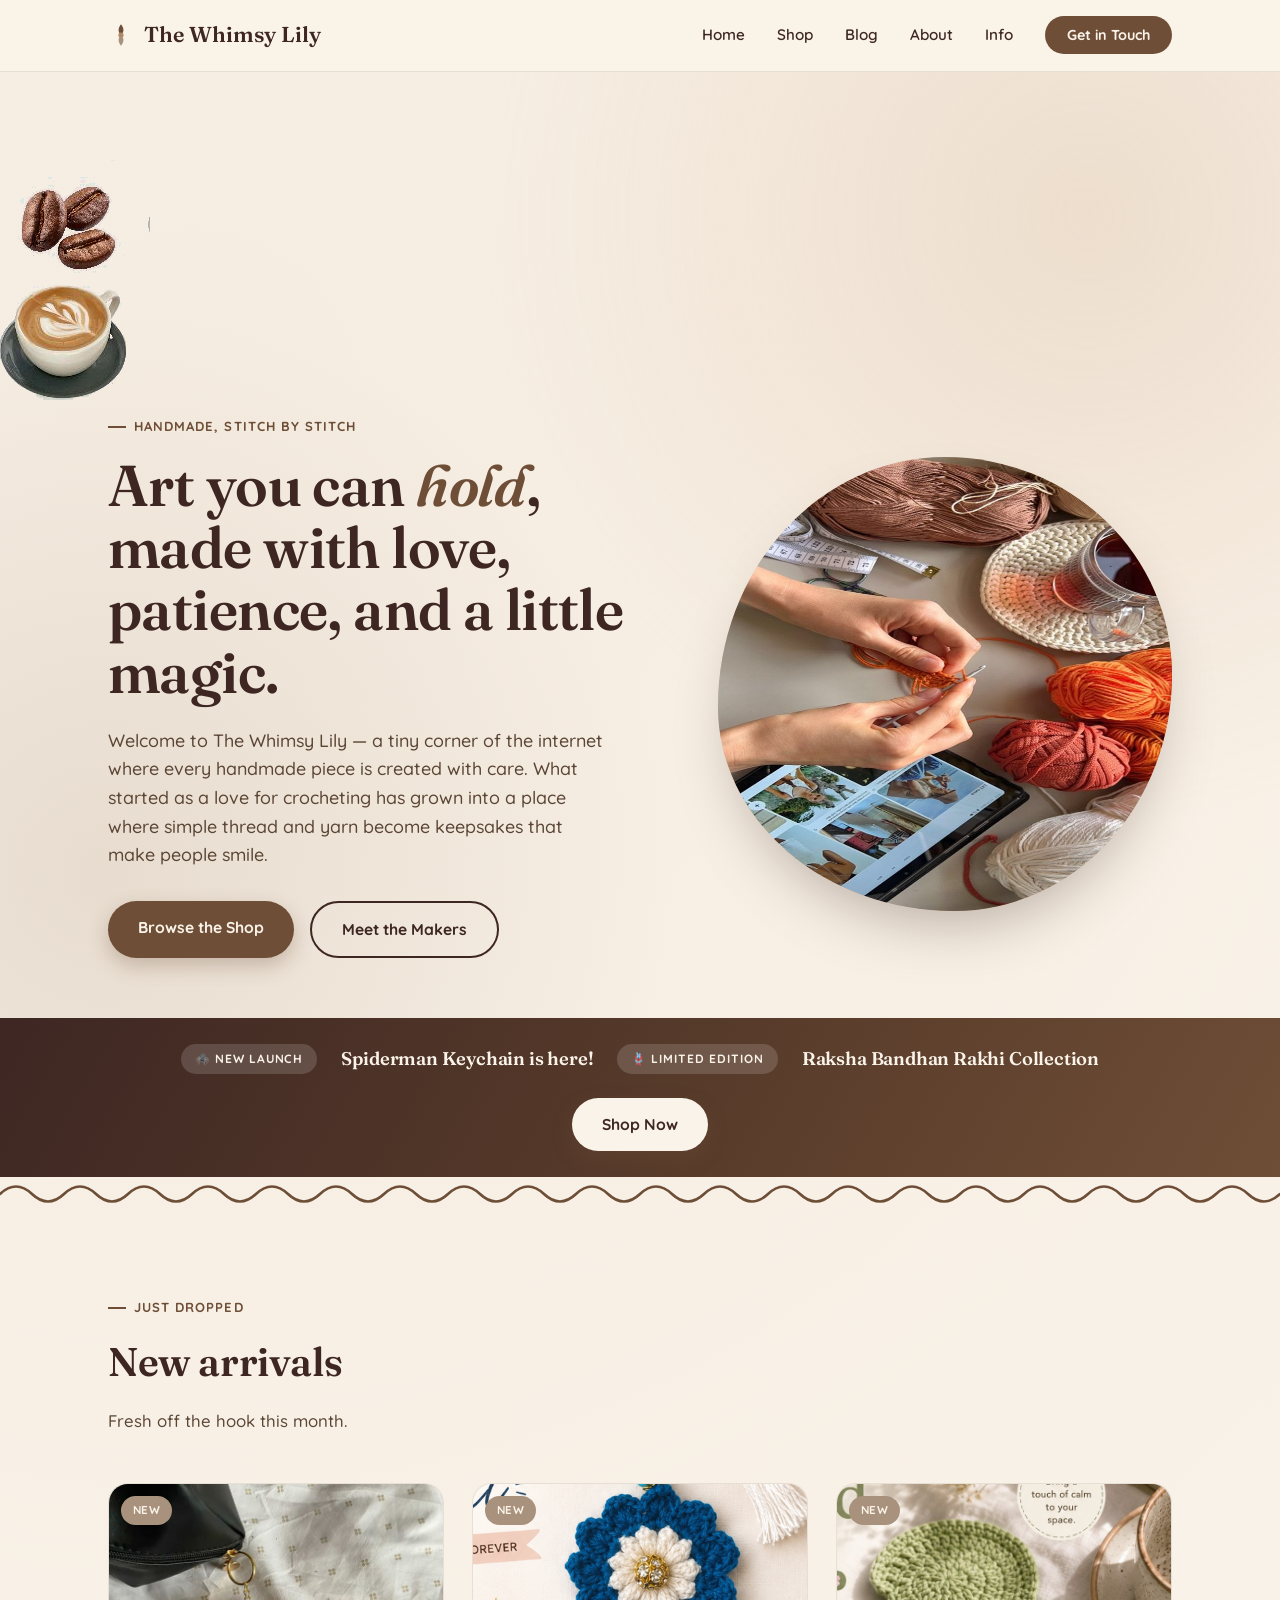
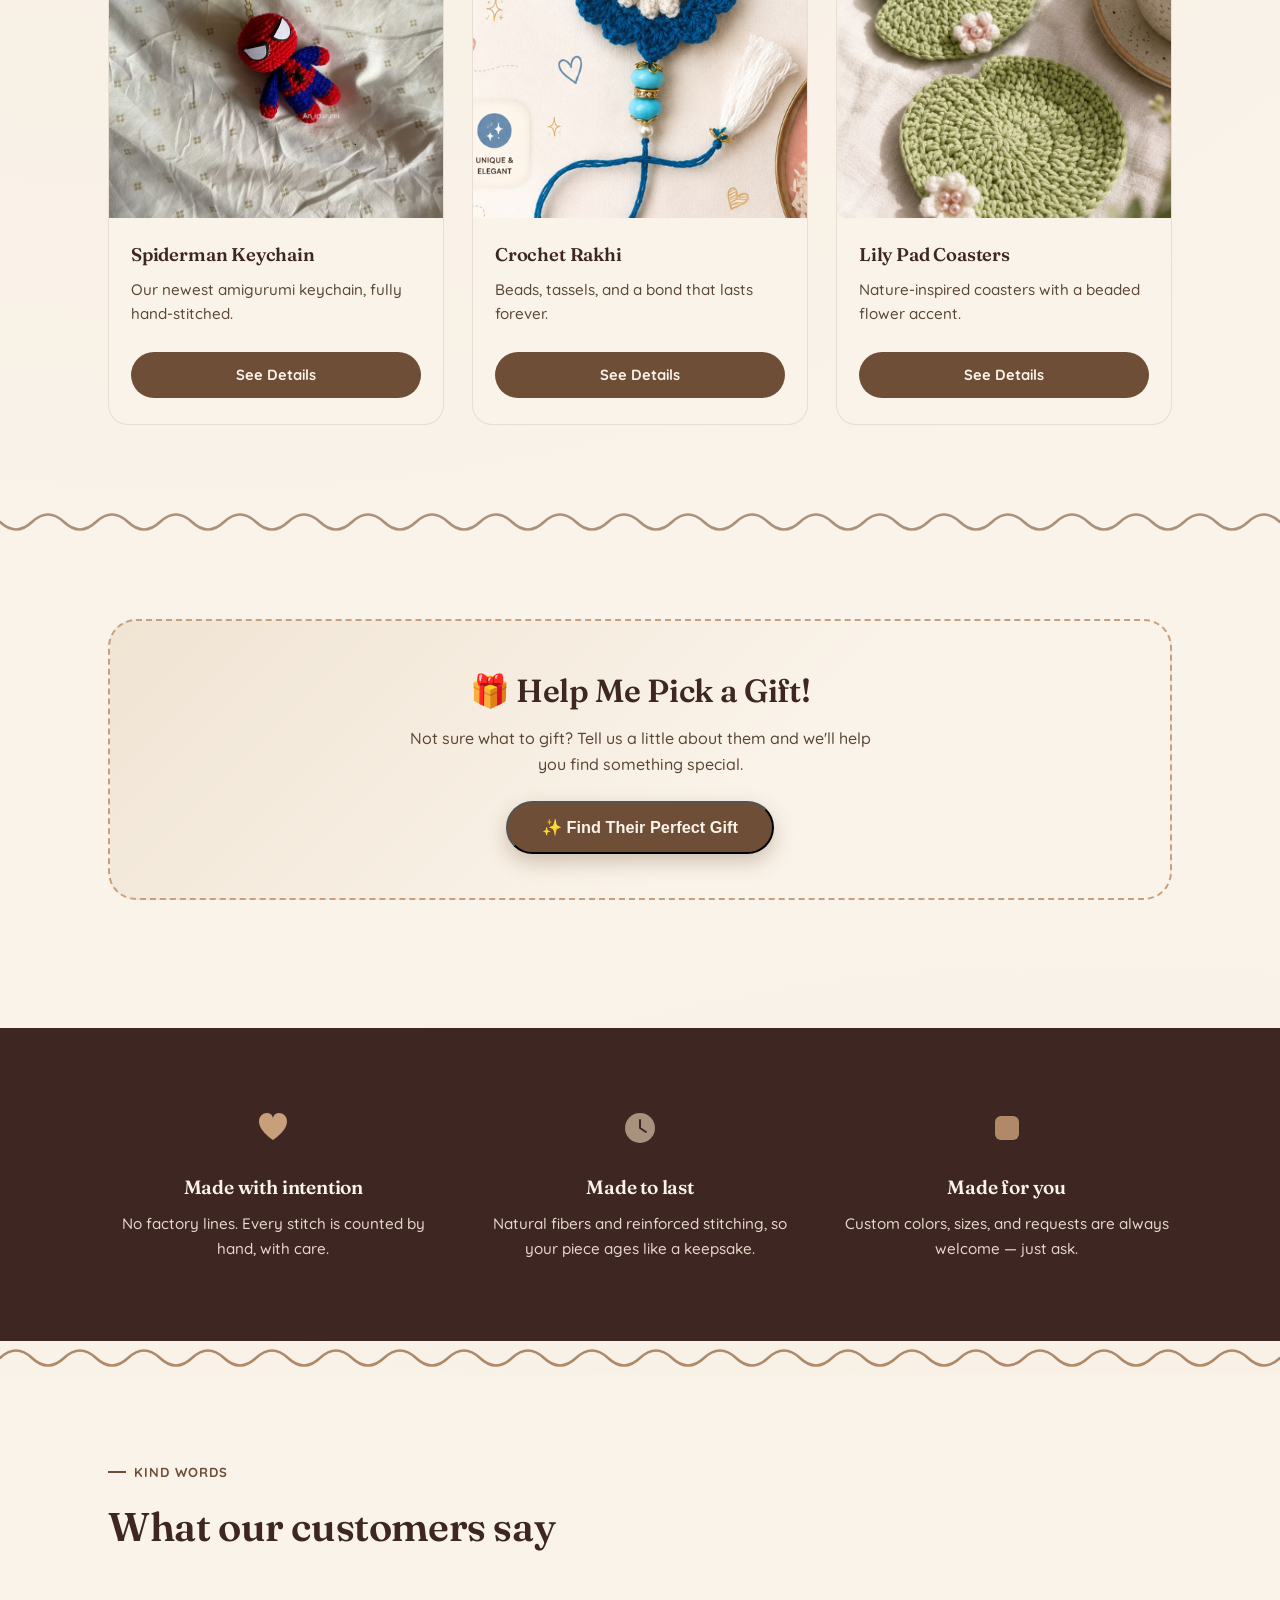
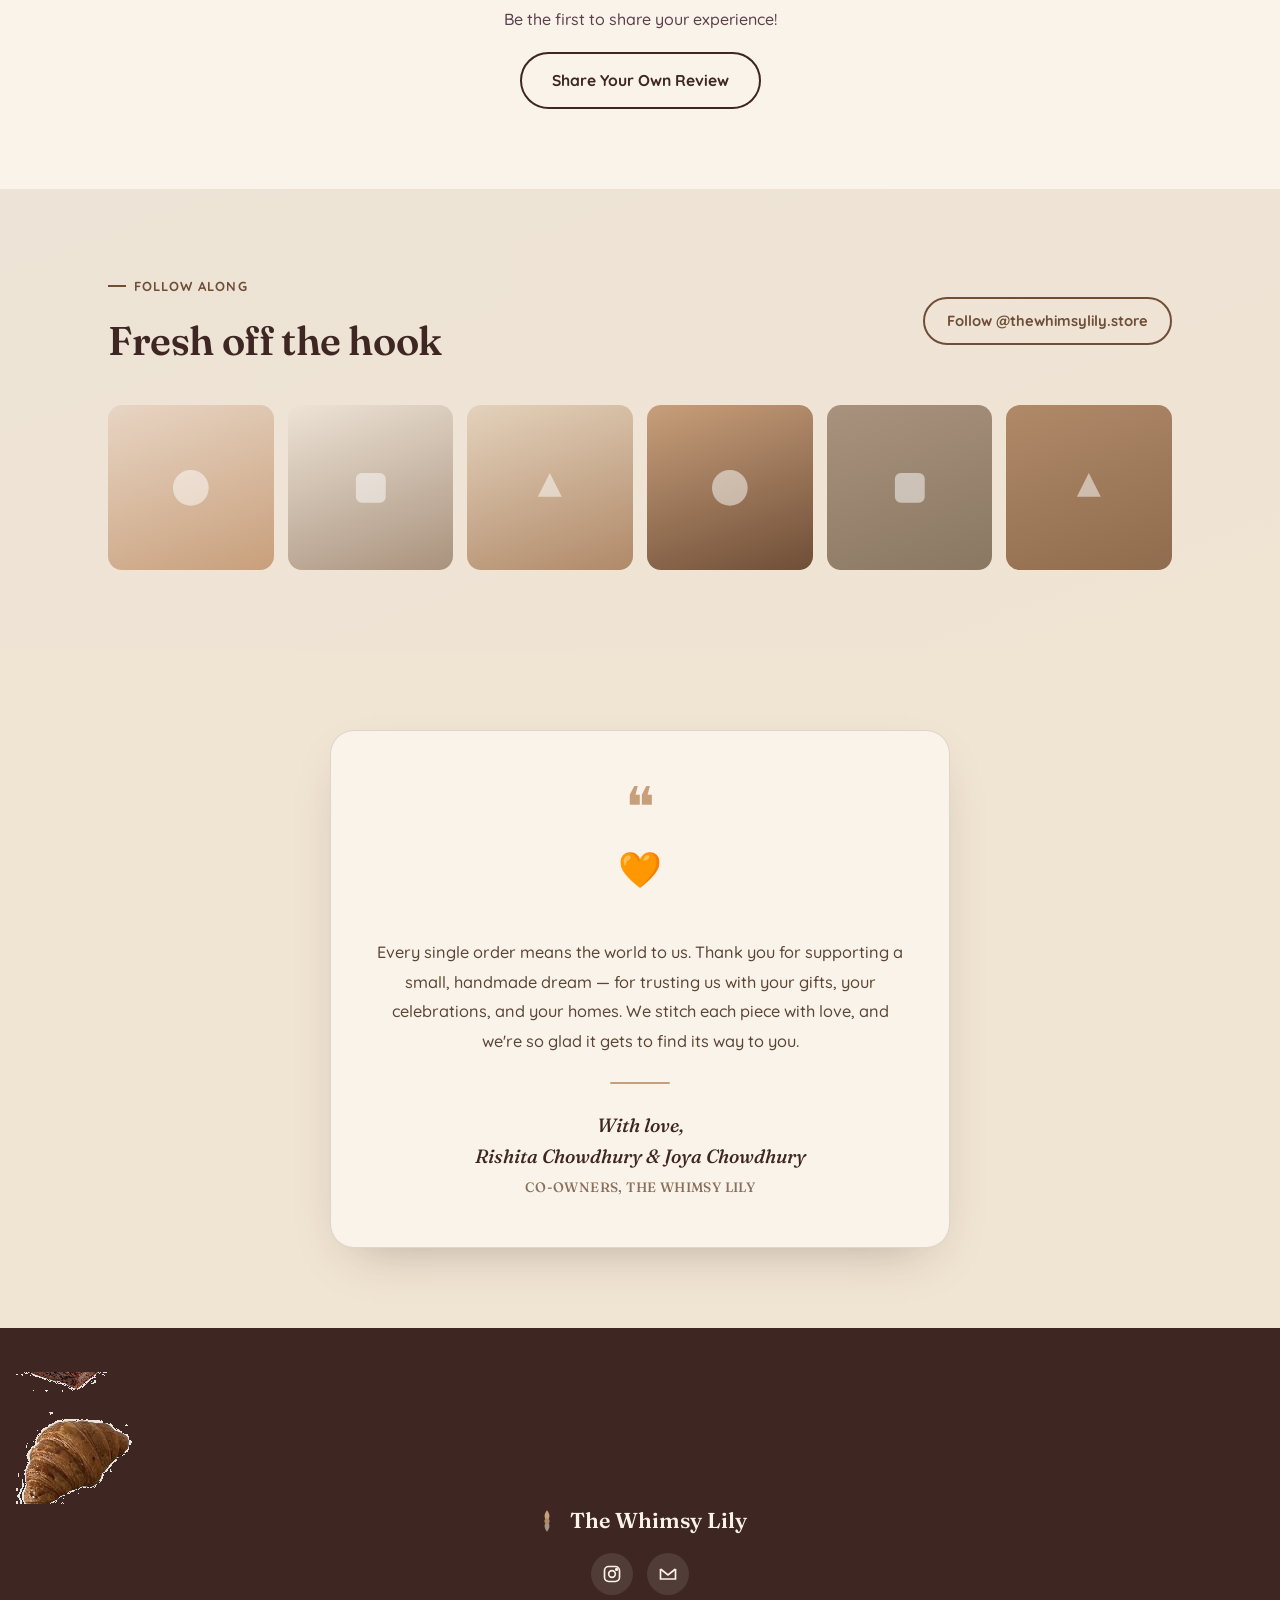
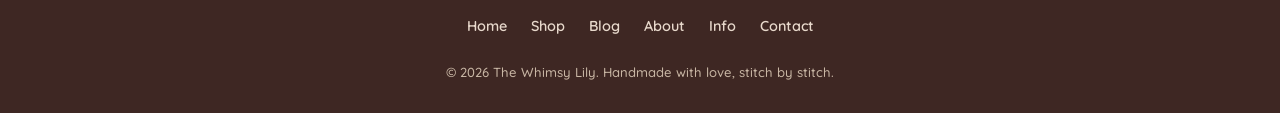
==== commit 0e3ddfe0: "Rename index-2.html to index.html" ====
--- a/index.html
+++ b/index.html
@@ -33,6 +33,8 @@
 </header>
 
 <section class="hero">
+  <img src="[data-uri]" class="sticker sticker-md sticker-hero-1" alt="">
+  <img src="[data-uri]" class="sticker sticker-md sticker-hero-2" alt="">
   <div class="wrap">
     <div class="hero-copy">
       <span class="eyebrow">Handmade, stitch by stitch</span>
@@ -205,6 +207,7 @@
 </section>
 
 <footer>
+  <img src="[data-uri]" class="sticker sticker-sm sticker-footer" alt="">
   <a href="index.html" class="logo">
     <svg class="mark" viewBox="0 0 24 24" fill="none"><path d="M12 2C9 6 9 9 12 12C15 9 15 6 12 2Z" fill="#C89F7B"/><path d="M12 12C9 15 9 18 12 22C15 18 15 15 12 12Z" fill="#A9927D"/><circle cx="12" cy="12" r="2.4" fill="#B08968"/></svg>
     The Whimsy Lily
